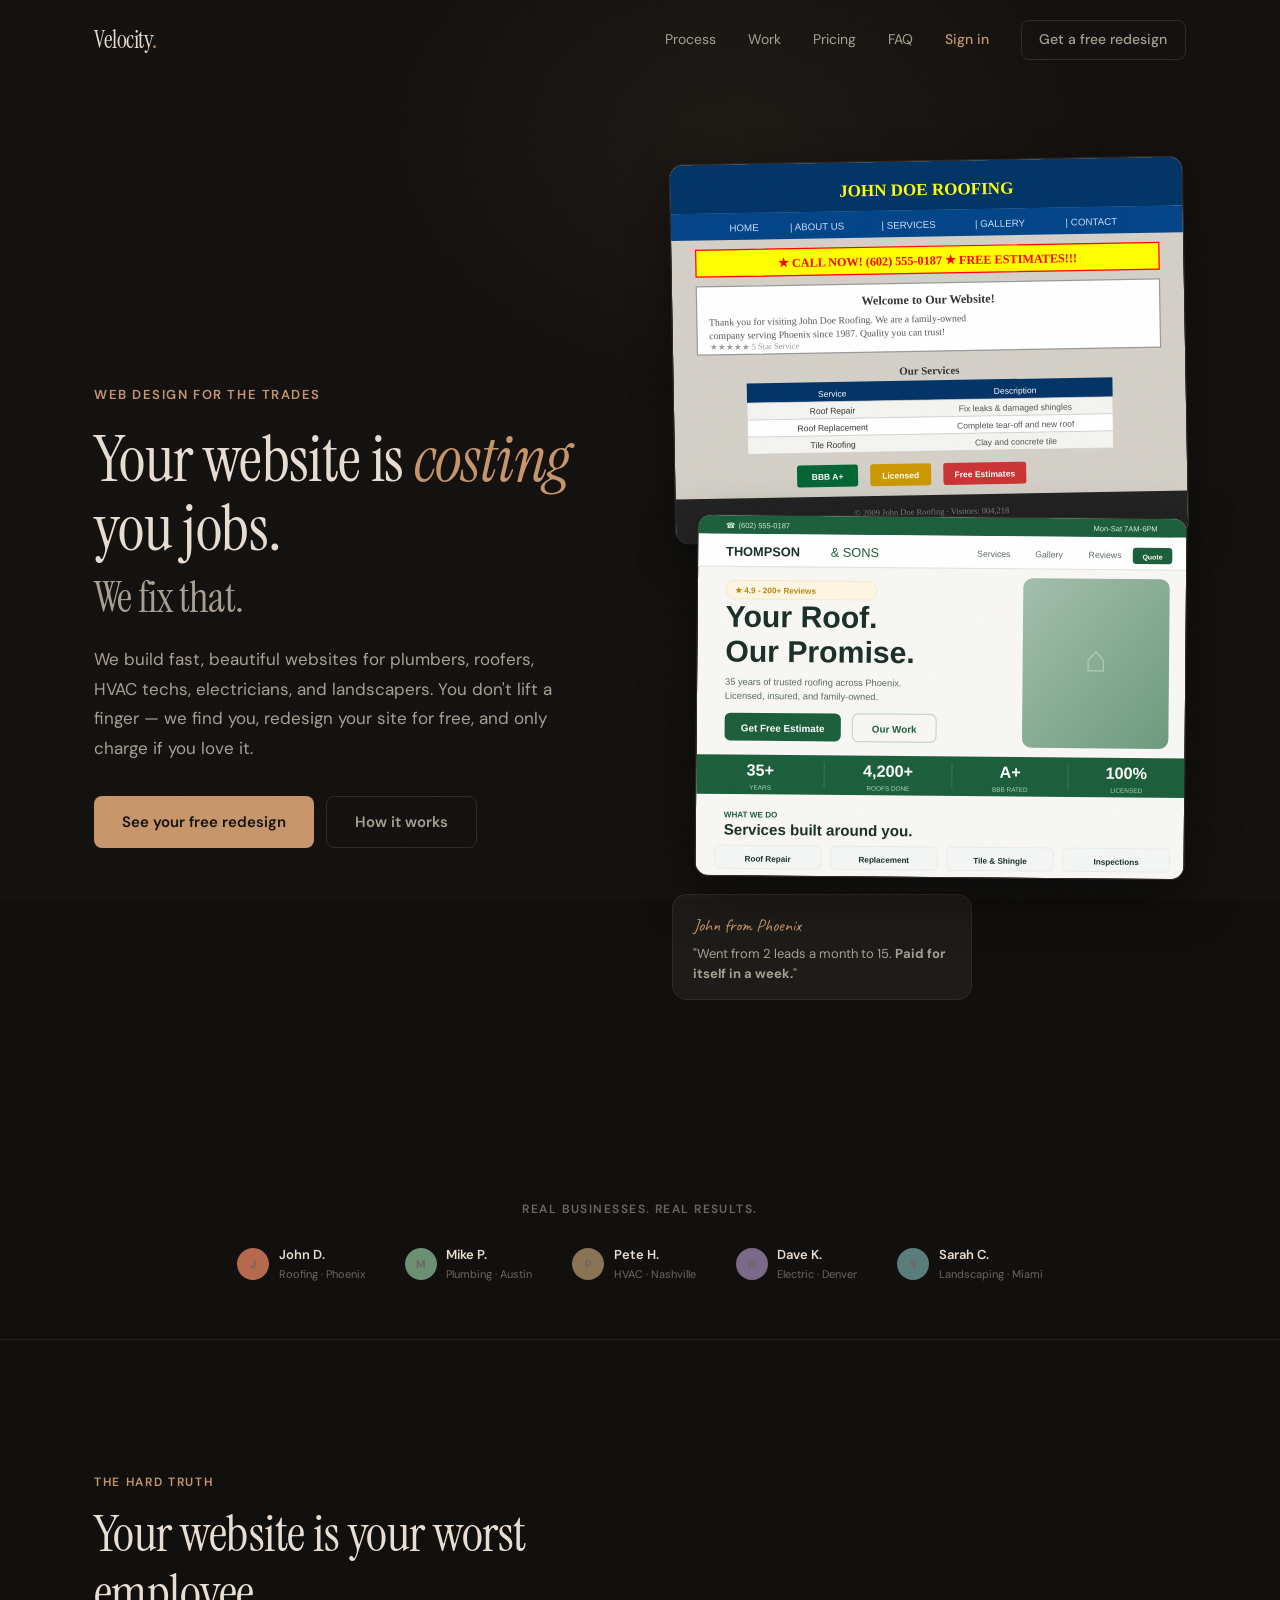
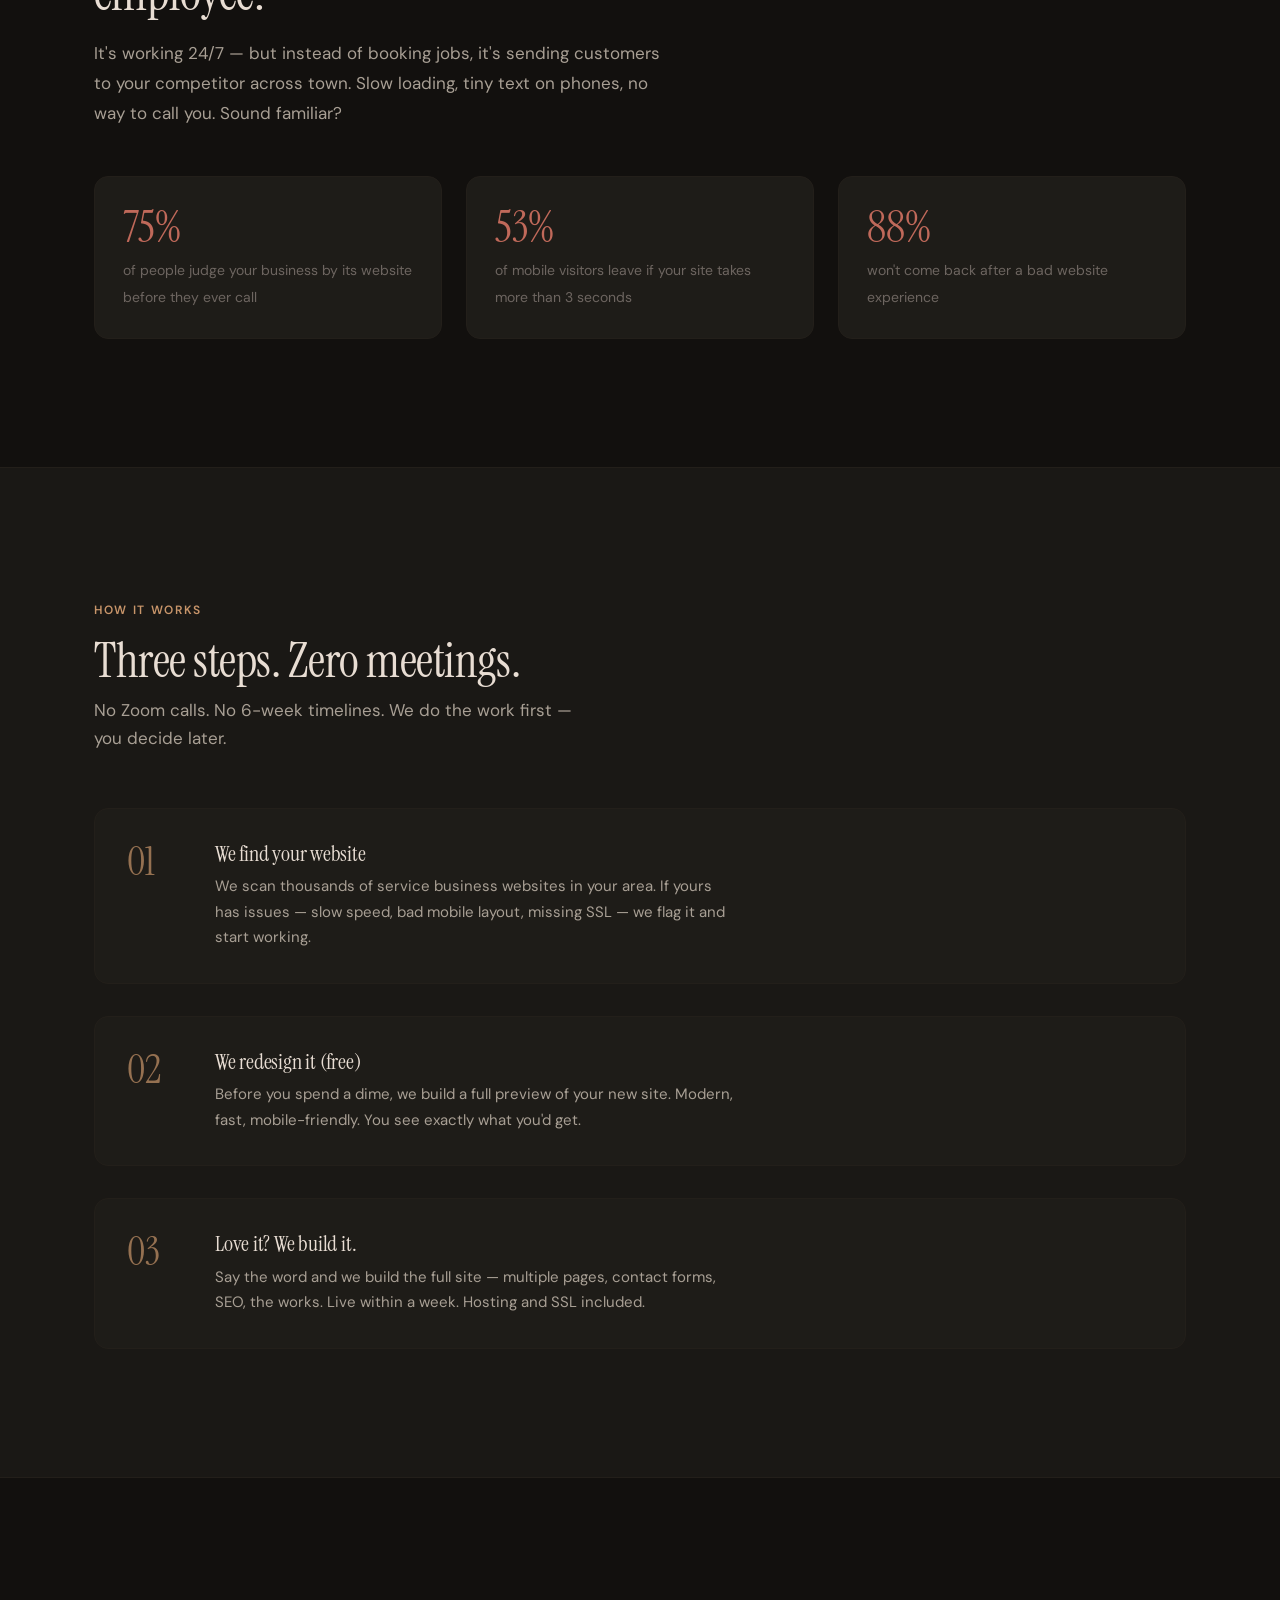
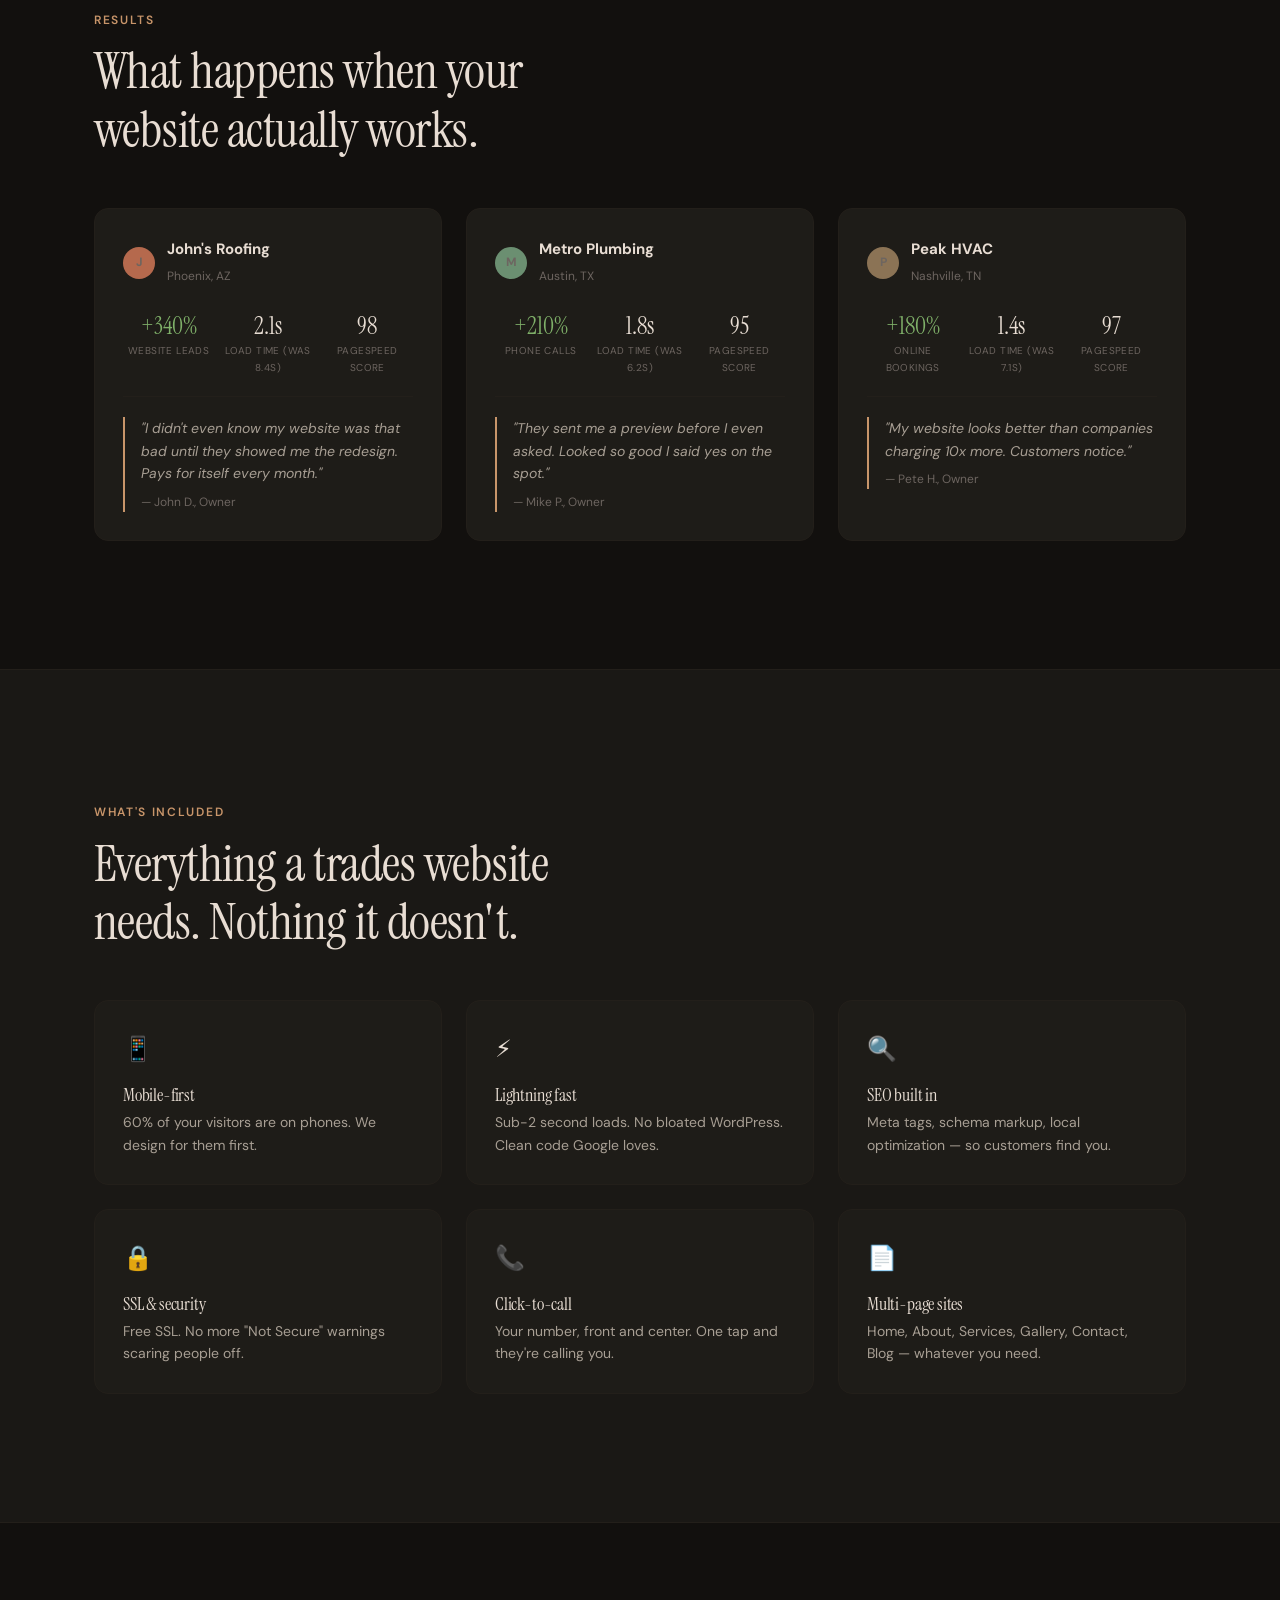
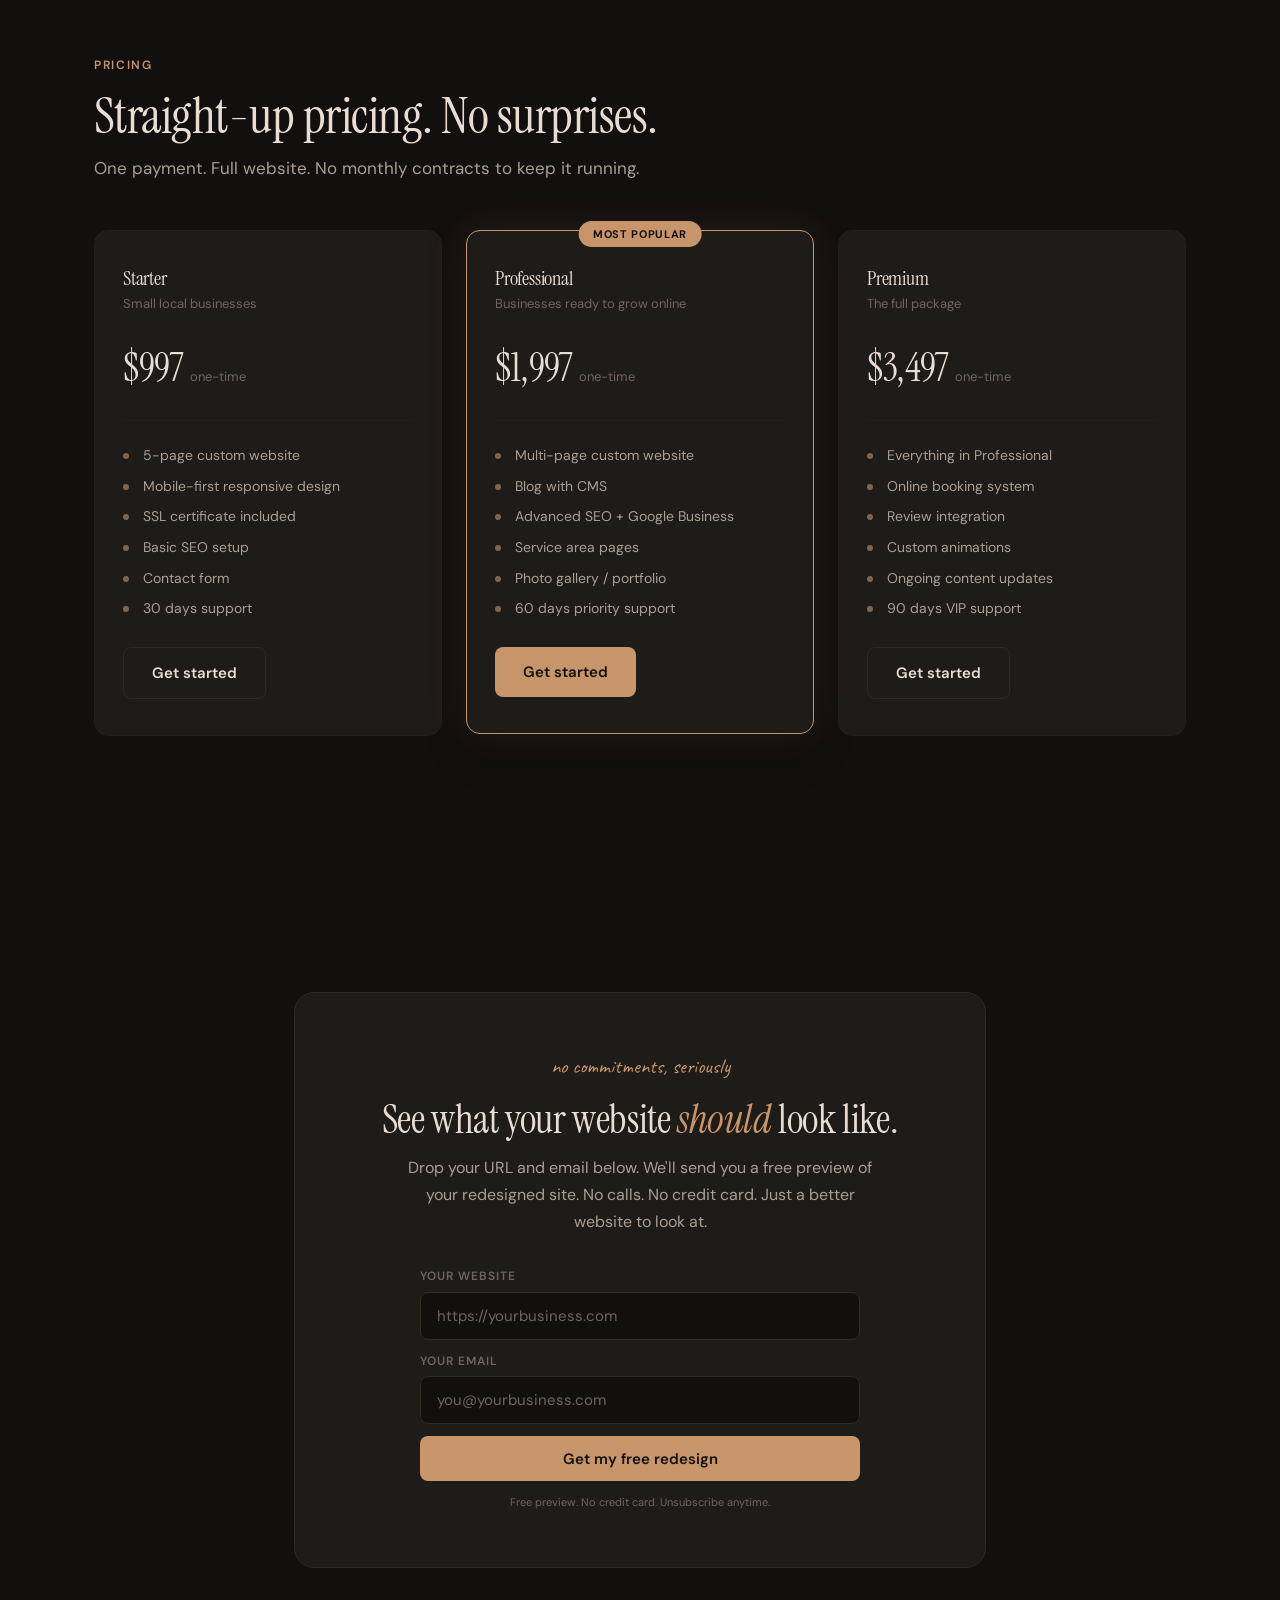
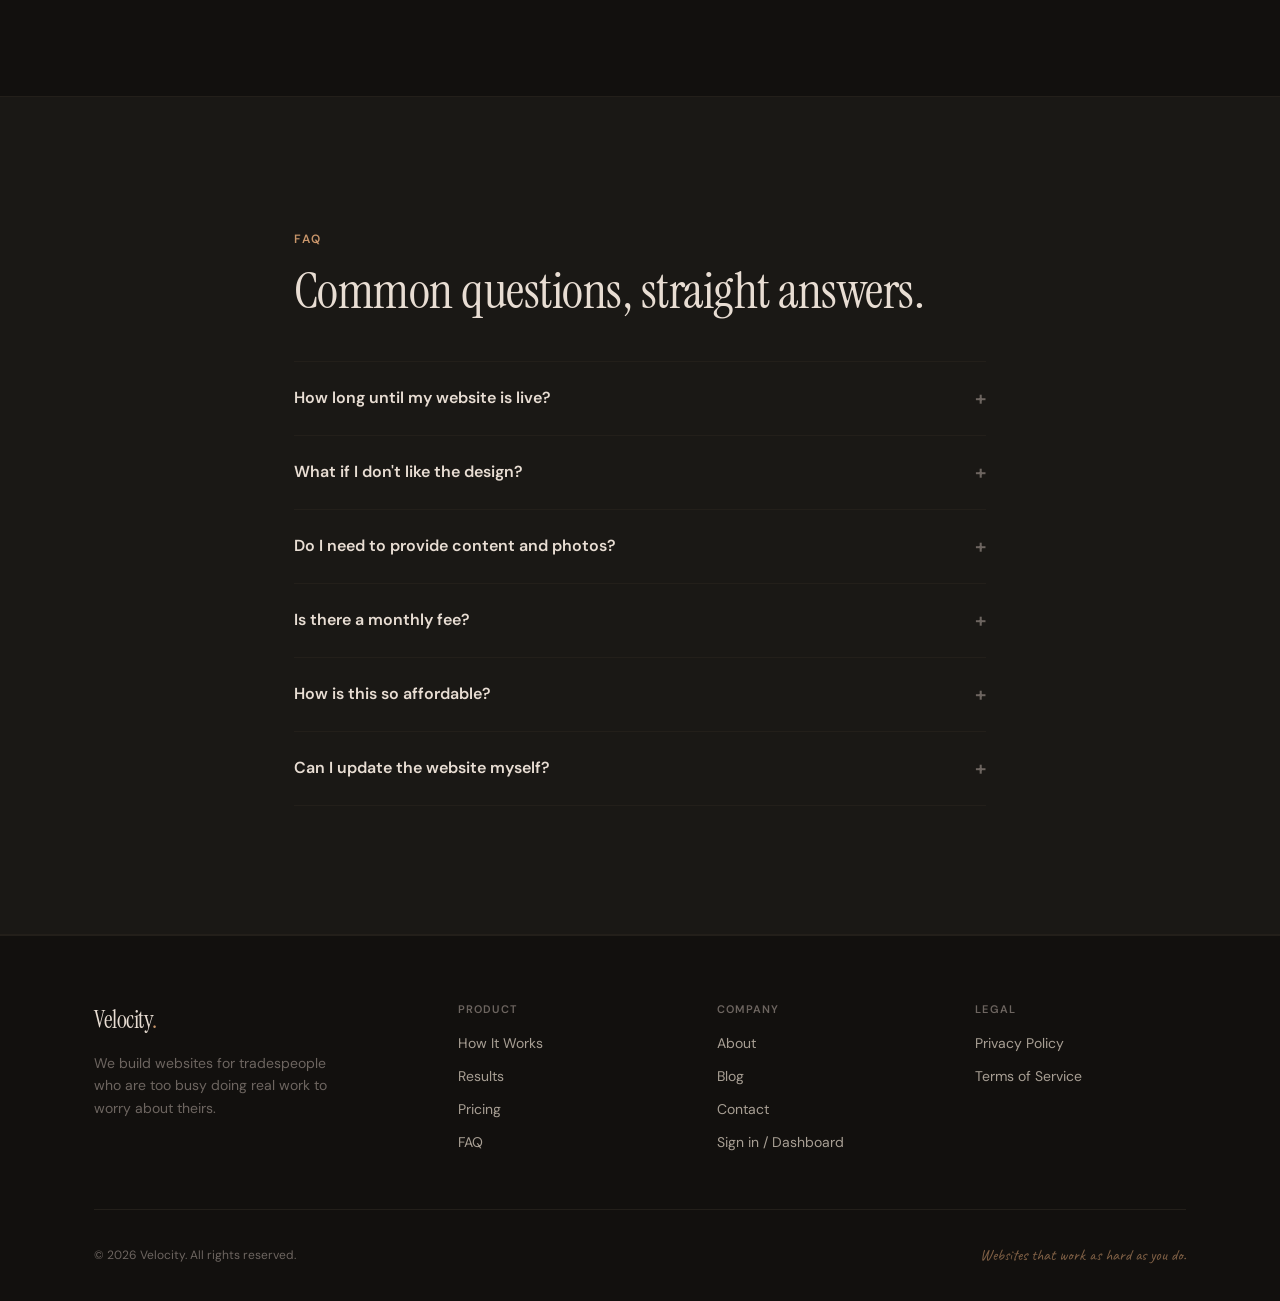
==== website/index.html @ 57f5aad7 "feat: dashboard questionnaire, hero cleanup, welcome email - Dashboard: complete rewrite with 3-step" ====
<!DOCTYPE html>
<html lang="en">
<head>
  <meta charset="UTF-8">
  <meta name="viewport" content="width=device-width, initial-scale=1.0">
  <title>Velocity — We Build Websites for Tradespeople Who Are Too Busy Doing Real Work</title>
  <meta name="description" content="Velocity builds stunning, fast websites for plumbers, roofers, HVAC techs, and electricians. We find you, redesign your site for free, and only charge if you love it.">
  <link rel="preconnect" href="https://fonts.googleapis.com">
  <link rel="preconnect" href="https://fonts.gstatic.com" crossorigin>
  <link href="https://fonts.googleapis.com/css2?family=Instrument+Serif:ital@0;1&family=DM+Sans:ital,opsz,wght@0,9..40,400;0,9..40,500;0,9..40,600;0,9..40,700;1,9..40,400&family=Caveat:wght@400;700&display=swap" rel="stylesheet">
  <link rel="stylesheet" href="styles.css">
  <link rel="icon" href="data:image/svg+xml,<svg xmlns='http://www.w3.org/2000/svg' viewBox='0 0 100 100'><text y='.9em' font-size='90'>V</text></svg>">
</head>
<body>

  <!-- ══════════════ NAV ══════════════ -->
  <nav class="nav" id="nav">
    <div class="nav-inner">
      <a href="#" class="logo">Velocity<span class="logo-dot">.</span></a>
      <div class="nav-links" id="navLinks">
        <a href="#process">Process</a>
        <a href="#work">Work</a>
        <a href="#pricing">Pricing</a>
        <a href="#faq">FAQ</a>
        <a href="/auth.html" class="nav-signin" id="navAuthLink">Sign in</a>
        <a href="#start" class="nav-cta">Get a free redesign</a>
      </div>
      <button class="nav-toggle" id="navToggle" aria-label="Menu">
        <span></span><span></span>
      </button>
    </div>
  </nav>

  <!-- ══════════════ HERO ══════════════ -->
  <section class="hero">
    <div class="container">
      <div class="hero-grid">
        <div class="hero-content">
          <p class="hero-eyebrow">Web design for the trades</p>
          <h1 class="hero-title">
            Your website is <em>costing</em> you jobs.
            <span class="hero-title-sub">We fix that.</span>
          </h1>
          <p class="hero-text">
            We build fast, beautiful websites for plumbers, roofers, HVAC techs, electricians, and landscapers. You don't lift a finger &mdash; we find you, redesign your site for free, and only charge if you love it.
          </p>
          <div class="hero-actions">
            <a href="#start" class="btn btn-primary">See your free redesign</a>
            <a href="#process" class="btn btn-ghost">How it works</a>
          </div>
        </div>
        <div class="hero-visual">
          <div class="showcase-browsers">

            <!-- BEFORE: Old-style website screenshot (no browser chrome) -->
            <div class="svg-browser svg-browser--before">
              <svg viewBox="0 0 420 310" xmlns="http://www.w3.org/2000/svg" role="img" aria-label="Before: outdated John Doe Roofing website">
                <!-- Page content — old ugly site -->
                <rect width="420" height="310" rx="10" fill="#d4d0c8"/>

                <!-- Before tag overlay -->
                <rect x="12" y="12" width="52" height="20" rx="4" fill="#e85d4a"/>
                <text x="26" y="26" font-size="9" fill="#fff" font-weight="bold" font-family="sans-serif">Before</text>

                <!-- Header -->
                <rect x="0" y="0" width="420" height="40" rx="10" fill="#003366"/>
                <rect x="0" y="10" width="420" height="30" fill="#003366"/>
                <text x="210" y="28" text-anchor="middle" font-size="14" fill="#ffff00" font-weight="bold" font-family="Times New Roman, serif">JOHN DOE ROOFING</text>

                <!-- Nav bar -->
                <rect x="0" y="40" width="420" height="22" fill="#004488"/>
                <text x="60" y="55" text-anchor="middle" font-size="8" fill="#ccddff" font-family="sans-serif">HOME</text>
                <text x="120" y="55" text-anchor="middle" font-size="8" fill="#ccddff" font-family="sans-serif">|  ABOUT US</text>
                <text x="195" y="55" text-anchor="middle" font-size="8" fill="#ccddff" font-family="sans-serif">|  SERVICES</text>
                <text x="270" y="55" text-anchor="middle" font-size="8" fill="#ccddff" font-family="sans-serif">|  GALLERY</text>
                <text x="345" y="55" text-anchor="middle" font-size="8" fill="#ccddff" font-family="sans-serif">|  CONTACT</text>

                <!-- Marquee banner -->
                <rect x="20" y="70" width="380" height="22" fill="#ff0" stroke="#f00" stroke-width="1"/>
                <text x="210" y="85" text-anchor="middle" font-size="10" fill="#f00" font-weight="bold" font-family="Comic Sans MS, cursive">&#9733; CALL NOW! (602) 555-0187  &#9733;  FREE ESTIMATES!!!</text>

                <!-- Welcome section -->
                <rect x="20" y="100" width="380" height="56" fill="#fff" stroke="#999" stroke-width="1"/>
                <text x="210" y="117" text-anchor="middle" font-size="10" fill="#333" font-weight="bold" font-family="Times New Roman, serif">Welcome to Our Website!</text>
                <text x="30" y="132" font-size="8" fill="#555" font-family="Times New Roman, serif">Thank you for visiting John Doe Roofing. We are a family-owned</text>
                <text x="30" y="143" font-size="8" fill="#555" font-family="Times New Roman, serif">company serving Phoenix since 1987. Quality you can trust!</text>
                <text x="30" y="152" font-size="7" fill="#999" font-family="Times New Roman, serif">&#9733;&#9733;&#9733;&#9733;&#9733;  5 Star Service</text>

                <!-- Services table -->
                <text x="210" y="175" text-anchor="middle" font-size="9" fill="#333" font-weight="bold" font-family="Times New Roman, serif">Our Services</text>
                <rect x="60" y="180" width="300" height="16" fill="#003366"/>
                <text x="130" y="192" text-anchor="middle" font-size="7" fill="#fff" font-family="sans-serif">Service</text>
                <text x="280" y="192" text-anchor="middle" font-size="7" fill="#fff" font-family="sans-serif">Description</text>
                <rect x="60" y="196" width="300" height="14" fill="#f4f4f0" stroke="#ccc" stroke-width="0.5"/>
                <text x="130" y="206" text-anchor="middle" font-size="7" fill="#333" font-family="sans-serif">Roof Repair</text>
                <text x="280" y="206" text-anchor="middle" font-size="7" fill="#555" font-family="sans-serif">Fix leaks &amp; damaged shingles</text>
                <rect x="60" y="210" width="300" height="14" fill="#fff" stroke="#ccc" stroke-width="0.5"/>
                <text x="130" y="220" text-anchor="middle" font-size="7" fill="#333" font-family="sans-serif">Roof Replacement</text>
                <text x="280" y="220" text-anchor="middle" font-size="7" fill="#555" font-family="sans-serif">Complete tear-off and new roof</text>
                <rect x="60" y="224" width="300" height="14" fill="#f4f4f0" stroke="#ccc" stroke-width="0.5"/>
                <text x="130" y="234" text-anchor="middle" font-size="7" fill="#333" font-family="sans-serif">Tile Roofing</text>
                <text x="280" y="234" text-anchor="middle" font-size="7" fill="#555" font-family="sans-serif">Clay and concrete tile</text>

                <!-- Badges -->
                <rect x="100" y="248" width="50" height="18" rx="2" fill="#006633"/>
                <text x="125" y="260" text-anchor="middle" font-size="7" fill="#fff" font-weight="bold" font-family="sans-serif">BBB A+</text>
                <rect x="160" y="248" width="50" height="18" rx="2" fill="#cc9900"/>
                <text x="185" y="260" text-anchor="middle" font-size="7" fill="#fff" font-weight="bold" font-family="sans-serif">Licensed</text>
                <rect x="220" y="248" width="68" height="18" rx="2" fill="#cc3333"/>
                <text x="254" y="260" text-anchor="middle" font-size="7" fill="#fff" font-weight="bold" font-family="sans-serif">Free Estimates</text>

                <!-- Footer -->
                <rect x="0" y="274" width="420" height="36" rx="0" fill="#222"/>
                <rect x="0" y="300" width="420" height="10" rx="10" fill="#222"/>
                <text x="210" y="290" text-anchor="middle" font-size="7" fill="#888" font-family="Times New Roman, serif">&#169; 2009 John Doe Roofing  &#183;  Visitors: 004,218</text>
                <text x="210" y="302" text-anchor="middle" font-size="6" fill="#555" font-family="Times New Roman, serif">Best viewed at 800x600 in Internet Explorer 6.0</text>
              </svg>
            </div>

            <!-- AFTER: Modern website screenshot (no browser chrome) -->
            <div class="svg-browser svg-browser--after">
              <svg viewBox="0 0 420 310" xmlns="http://www.w3.org/2000/svg" role="img" aria-label="After: modern Thompson &amp; Sons website">
                <defs>
                  <linearGradient id="heroImg" x1="0" y1="0" x2="1" y2="1">
                    <stop offset="0%" stop-color="#a3bfad"/>
                    <stop offset="100%" stop-color="#6d9a7d"/>
                  </linearGradient>
                </defs>

                <!-- Page background -->
                <rect width="420" height="310" rx="10" fill="#f8f7f4"/>

                <!-- After tag overlay -->
                <rect x="356" y="12" width="52" height="20" rx="4" fill="#1b5e3b"/>
                <text x="370" y="26" font-size="9" fill="#fff" font-weight="bold" font-family="sans-serif">After</text>

                <!-- Top utility bar -->
                <rect x="0" y="0" width="420" height="16" rx="10" fill="#1b5e3b"/>
                <rect x="0" y="8" width="420" height="8" fill="#1b5e3b"/>
                <text x="24" y="11" font-size="6.5" fill="#d4ece0" font-family="sans-serif">&#9742; (602) 555-0187</text>
                <text x="340" y="11" font-size="6.5" fill="#d4ece0" font-family="sans-serif">Mon-Sat 7AM-6PM</text>

                <!-- Nav -->
                <rect x="0" y="16" width="420" height="28" fill="#fff"/>
                <line x1="0" y1="44" x2="420" y2="44" stroke="#e5e2dc" stroke-width="1"/>
                <text x="24" y="35" font-size="11" fill="#1a2e28" font-weight="bold" font-family="sans-serif">THOMPSON</text>
                <text x="114" y="35" font-size="11" fill="#1b5e3b" font-family="sans-serif">&amp; SONS</text>
                <text x="240" y="34" font-size="7.5" fill="#5c6b65" font-family="sans-serif">Services</text>
                <text x="290" y="34" font-size="7.5" fill="#5c6b65" font-family="sans-serif">Gallery</text>
                <text x="336" y="34" font-size="7.5" fill="#5c6b65" font-family="sans-serif">Reviews</text>
                <rect x="374" y="25" width="34" height="14" rx="3" fill="#1b5e3b"/>
                <text x="391" y="35" text-anchor="middle" font-size="6" fill="#fff" font-weight="bold" font-family="sans-serif">Quote</text>

                <!-- Hero — review badge -->
                <rect x="24" y="56" width="130" height="16" rx="8" fill="#fdf6e3" stroke="#f0e2b6" stroke-width="0.5"/>
                <text x="32" y="67" font-size="7" fill="#b8860b" font-weight="bold" font-family="sans-serif">&#9733; 4.9 - 200+ Reviews</text>

                <!-- Hero heading -->
                <text x="24" y="96" font-size="26" fill="#1a2e28" font-weight="bold" font-family="sans-serif">Your Roof.</text>
                <text x="24" y="126" font-size="26" fill="#1a2e28" font-weight="bold" font-family="sans-serif">Our Promise.</text>

                <!-- Hero body -->
                <text x="24" y="146" font-size="8" fill="#5c6b65" font-family="sans-serif">35 years of trusted roofing across Phoenix.</text>
                <text x="24" y="158" font-size="8" fill="#5c6b65" font-family="sans-serif">Licensed, insured, and family-owned.</text>

                <!-- CTA -->
                <rect x="24" y="170" width="100" height="24" rx="5" fill="#1b5e3b"/>
                <text x="74" y="186" text-anchor="middle" font-size="8.5" fill="#fff" font-weight="bold" font-family="sans-serif">Get Free Estimate</text>
                <rect x="134" y="170" width="72" height="24" rx="5" fill="none" stroke="#c8d5cf" stroke-width="1"/>
                <text x="170" y="186" text-anchor="middle" font-size="8.5" fill="#1b5e3b" font-weight="600" font-family="sans-serif">Our Work</text>

                <!-- Hero image -->
                <rect x="280" y="52" width="126" height="146" rx="8" fill="url(#heroImg)"/>
                <text x="343" y="132" text-anchor="middle" font-size="32" fill="rgba(255,255,255,0.3)" font-family="sans-serif">&#8962;</text>

                <!-- Trust bar -->
                <rect x="0" y="206" width="420" height="34" fill="#1b5e3b"/>
                <text x="55" y="224" text-anchor="middle" font-size="14" fill="#fff" font-weight="bold" font-family="sans-serif">35+</text>
                <text x="55" y="236" text-anchor="middle" font-size="5.5" fill="#a8d5bc" font-family="sans-serif">YEARS</text>
                <line x1="110" y1="212" x2="110" y2="234" stroke="rgba(255,255,255,0.12)" stroke-width="1"/>
                <text x="165" y="224" text-anchor="middle" font-size="14" fill="#fff" font-weight="bold" font-family="sans-serif">4,200+</text>
                <text x="165" y="236" text-anchor="middle" font-size="5.5" fill="#a8d5bc" font-family="sans-serif">ROOFS DONE</text>
                <line x1="220" y1="212" x2="220" y2="234" stroke="rgba(255,255,255,0.12)" stroke-width="1"/>
                <text x="270" y="224" text-anchor="middle" font-size="14" fill="#fff" font-weight="bold" font-family="sans-serif">A+</text>
                <text x="270" y="236" text-anchor="middle" font-size="5.5" fill="#a8d5bc" font-family="sans-serif">BBB RATED</text>
                <line x1="320" y1="212" x2="320" y2="234" stroke="rgba(255,255,255,0.12)" stroke-width="1"/>
                <text x="370" y="224" text-anchor="middle" font-size="14" fill="#fff" font-weight="bold" font-family="sans-serif">100%</text>
                <text x="370" y="236" text-anchor="middle" font-size="5.5" fill="#a8d5bc" font-family="sans-serif">LICENSED</text>

                <!-- Services -->
                <text x="24" y="260" font-size="7" fill="#1b5e3b" font-weight="bold" font-family="sans-serif">WHAT WE DO</text>
                <text x="24" y="275" font-size="13" fill="#1a2e28" font-weight="bold" font-family="sans-serif">Services built around you.</text>

                <rect x="16" y="284" width="92" height="20" rx="4" fill="#f3f6f4" stroke="#e5e2dc" stroke-width="0.5"/>
                <text x="62" y="298" text-anchor="middle" font-size="7" fill="#1a2e28" font-weight="bold" font-family="sans-serif">Roof Repair</text>
                <rect x="116" y="284" width="92" height="20" rx="4" fill="#f3f6f4" stroke="#e5e2dc" stroke-width="0.5"/>
                <text x="162" y="298" text-anchor="middle" font-size="7" fill="#1a2e28" font-weight="bold" font-family="sans-serif">Replacement</text>
                <rect x="216" y="284" width="92" height="20" rx="4" fill="#f3f6f4" stroke="#e5e2dc" stroke-width="0.5"/>
                <text x="262" y="298" text-anchor="middle" font-size="7" fill="#1a2e28" font-weight="bold" font-family="sans-serif">Tile &amp; Shingle</text>
                <rect x="316" y="284" width="92" height="20" rx="4" fill="#f3f6f4" stroke="#e5e2dc" stroke-width="0.5"/>
                <text x="362" y="298" text-anchor="middle" font-size="7" fill="#1a2e28" font-weight="bold" font-family="sans-serif">Inspections</text>
              </svg>
            </div>

          </div>
          <div class="showcase-callout">
            <span class="handwriting">John from Phoenix</span>
            <p>"Went from 2 leads a month to 15. <strong>Paid for itself in a week.</strong>"</p>
          </div>
        </div>
      </div>
    </div>
  </section>

  <!-- ══════════════ TRUST ══════════════ -->
  <section class="trust">
    <div class="container">
      <p class="trust-label">Real businesses. Real results.</p>
      <div class="trust-row">
        <div class="trust-item">
          <span class="trust-avatar" style="background:#b5694d;">J</span>
          <div>
            <strong>John D.</strong>
            <span>Roofing &middot; Phoenix</span>
          </div>
        </div>
        <div class="trust-item">
          <span class="trust-avatar" style="background:#6b8f71;">M</span>
          <div>
            <strong>Mike P.</strong>
            <span>Plumbing &middot; Austin</span>
          </div>
        </div>
        <div class="trust-item">
          <span class="trust-avatar" style="background:#8b7355;">P</span>
          <div>
            <strong>Pete H.</strong>
            <span>HVAC &middot; Nashville</span>
          </div>
        </div>
        <div class="trust-item">
          <span class="trust-avatar" style="background:#7a6a8a;">D</span>
          <div>
            <strong>Dave K.</strong>
            <span>Electric &middot; Denver</span>
          </div>
        </div>
        <div class="trust-item">
          <span class="trust-avatar" style="background:#5a7d7c;">S</span>
          <div>
            <strong>Sarah C.</strong>
            <span>Landscaping &middot; Miami</span>
          </div>
        </div>
      </div>
    </div>
  </section>

  <!-- ══════════════ THE HARD TRUTH ══════════════ -->
  <section class="truth">
    <div class="container">
      <div class="truth-content">
        <span class="section-label">The hard truth</span>
        <h2>Your website is your worst employee.</h2>
        <p>
          It's working 24/7 &mdash; but instead of booking jobs, it's sending customers to your competitor across town. Slow loading, tiny text on phones, no way to call you. Sound familiar?
        </p>
      </div>
      <div class="truth-stats">
        <div class="stat">
          <span class="stat-number">75%</span>
          <span class="stat-detail">of people judge your business by its website before they ever call</span>
        </div>
        <div class="stat">
          <span class="stat-number">53%</span>
          <span class="stat-detail">of mobile visitors leave if your site takes more than 3 seconds</span>
        </div>
        <div class="stat">
          <span class="stat-number">88%</span>
          <span class="stat-detail">won't come back after a bad website experience</span>
        </div>
      </div>
    </div>
  </section>

  <!-- ══════════════ PROCESS ══════════════ -->
  <section class="process" id="process">
    <div class="container">
      <span class="section-label">How it works</span>
      <h2 class="process-title">Three steps. Zero meetings.</h2>
      <p class="process-subtitle">No Zoom calls. No 6-week timelines. We do the work first &mdash; you decide later.</p>

      <div class="process-steps">
        <div class="process-step" data-animate="fade-up">
          <div class="step-number">01</div>
          <div class="step-body">
            <h3>We find your website</h3>
            <p>We scan thousands of service business websites in your area. If yours has issues &mdash; slow speed, bad mobile layout, missing SSL &mdash; we flag it and start working.</p>
          </div>
        </div>
        <div class="process-step" data-animate="fade-up">
          <div class="step-number">02</div>
          <div class="step-body">
            <h3>We redesign it (free)</h3>
            <p>Before you spend a dime, we build a full preview of your new site. Modern, fast, mobile-friendly. You see exactly what you'd get.</p>
          </div>
        </div>
        <div class="process-step" data-animate="fade-up">
          <div class="step-number">03</div>
          <div class="step-body">
            <h3>Love it? We build it.</h3>
            <p>Say the word and we build the full site &mdash; multiple pages, contact forms, SEO, the works. Live within a week. Hosting and SSL included.</p>
          </div>
        </div>
      </div>
    </div>
  </section>

  <!-- ══════════════ RESULTS ══════════════ -->
  <section class="work" id="work">
    <div class="container">
      <span class="section-label">Results</span>
      <h2>What happens when your website actually works.</h2>

      <div class="work-grid">
        <div class="work-card" data-animate="fade-up">
          <div class="work-card-header">
            <span class="trust-avatar" style="background:#b5694d;">J</span>
            <div>
              <strong>John's Roofing</strong>
              <span>Phoenix, AZ</span>
            </div>
          </div>
          <div class="work-card-metrics">
            <div class="metric">
              <span class="metric-val green">+340%</span>
              <span class="metric-label">Website leads</span>
            </div>
            <div class="metric">
              <span class="metric-val">2.1s</span>
              <span class="metric-label">Load time (was 8.4s)</span>
            </div>
            <div class="metric">
              <span class="metric-val">98</span>
              <span class="metric-label">PageSpeed score</span>
            </div>
          </div>
          <blockquote>
            "I didn't even know my website was that bad until they showed me the redesign. Pays for itself every month."
            <cite>&mdash; John D., Owner</cite>
          </blockquote>
        </div>

        <div class="work-card" data-animate="fade-up">
          <div class="work-card-header">
            <span class="trust-avatar" style="background:#6b8f71;">M</span>
            <div>
              <strong>Metro Plumbing</strong>
              <span>Austin, TX</span>
            </div>
          </div>
          <div class="work-card-metrics">
            <div class="metric">
              <span class="metric-val green">+210%</span>
              <span class="metric-label">Phone calls</span>
            </div>
            <div class="metric">
              <span class="metric-val">1.8s</span>
              <span class="metric-label">Load time (was 6.2s)</span>
            </div>
            <div class="metric">
              <span class="metric-val">95</span>
              <span class="metric-label">PageSpeed score</span>
            </div>
          </div>
          <blockquote>
            "They sent me a preview before I even asked. Looked so good I said yes on the spot."
            <cite>&mdash; Mike P., Owner</cite>
          </blockquote>
        </div>

        <div class="work-card" data-animate="fade-up">
          <div class="work-card-header">
            <span class="trust-avatar" style="background:#8b7355;">P</span>
            <div>
              <strong>Peak HVAC</strong>
              <span>Nashville, TN</span>
            </div>
          </div>
          <div class="work-card-metrics">
            <div class="metric">
              <span class="metric-val green">+180%</span>
              <span class="metric-label">Online bookings</span>
            </div>
            <div class="metric">
              <span class="metric-val">1.4s</span>
              <span class="metric-label">Load time (was 7.1s)</span>
            </div>
            <div class="metric">
              <span class="metric-val">97</span>
              <span class="metric-label">PageSpeed score</span>
            </div>
          </div>
          <blockquote>
            "My website looks better than companies charging 10x more. Customers notice."
            <cite>&mdash; Pete H., Owner</cite>
          </blockquote>
        </div>
      </div>
    </div>
  </section>

  <!-- ══════════════ FEATURES ══════════════ -->
  <section class="included">
    <div class="container">
      <span class="section-label">What's included</span>
      <h2>Everything a trades website needs. Nothing it doesn't.</h2>

      <div class="included-grid">
        <div class="included-item" data-animate="fade-up">
          <span class="included-icon">&#128241;</span>
          <h3>Mobile-first</h3>
          <p>60% of your visitors are on phones. We design for them first.</p>
        </div>
        <div class="included-item" data-animate="fade-up">
          <span class="included-icon">&#9889;</span>
          <h3>Lightning fast</h3>
          <p>Sub-2 second loads. No bloated WordPress. Clean code Google loves.</p>
        </div>
        <div class="included-item" data-animate="fade-up">
          <span class="included-icon">&#128269;</span>
          <h3>SEO built in</h3>
          <p>Meta tags, schema markup, local optimization &mdash; so customers find you.</p>
        </div>
        <div class="included-item" data-animate="fade-up">
          <span class="included-icon">&#128274;</span>
          <h3>SSL &amp; security</h3>
          <p>Free SSL. No more "Not Secure" warnings scaring people off.</p>
        </div>
        <div class="included-item" data-animate="fade-up">
          <span class="included-icon">&#128222;</span>
          <h3>Click-to-call</h3>
          <p>Your number, front and center. One tap and they're calling you.</p>
        </div>
        <div class="included-item" data-animate="fade-up">
          <span class="included-icon">&#128196;</span>
          <h3>Multi-page sites</h3>
          <p>Home, About, Services, Gallery, Contact, Blog &mdash; whatever you need.</p>
        </div>
      </div>
    </div>
  </section>

  <!-- ══════════════ PRICING ══════════════ -->
  <section class="pricing" id="pricing">
    <div class="container">
      <span class="section-label">Pricing</span>
      <h2>Straight-up pricing. No surprises.</h2>
      <p class="pricing-subtitle">One payment. Full website. No monthly contracts to keep it running.</p>

      <div class="pricing-grid">
        <div class="pricing-card" data-animate="fade-up">
          <div class="pricing-card-head">
            <h3>Starter</h3>
            <p>Small local businesses</p>
          </div>
          <div class="pricing-card-price">
            <span class="price-amount">$997</span>
            <span class="price-period">one-time</span>
          </div>
          <ul class="pricing-card-list">
            <li>5-page custom website</li>
            <li>Mobile-first responsive design</li>
            <li>SSL certificate included</li>
            <li>Basic SEO setup</li>
            <li>Contact form</li>
            <li>30 days support</li>
          </ul>
          <a href="#start" class="btn btn-outline">Get started</a>
        </div>

        <div class="pricing-card pricing-card--featured" data-animate="fade-up">
          <span class="pricing-badge">Most popular</span>
          <div class="pricing-card-head">
            <h3>Professional</h3>
            <p>Businesses ready to grow online</p>
          </div>
          <div class="pricing-card-price">
            <span class="price-amount">$1,997</span>
            <span class="price-period">one-time</span>
          </div>
          <ul class="pricing-card-list">
            <li>Multi-page custom website</li>
            <li>Blog with CMS</li>
            <li>Advanced SEO + Google Business</li>
            <li>Service area pages</li>
            <li>Photo gallery / portfolio</li>
            <li>60 days priority support</li>
          </ul>
          <a href="#start" class="btn btn-primary">Get started</a>
        </div>

        <div class="pricing-card" data-animate="fade-up">
          <div class="pricing-card-head">
            <h3>Premium</h3>
            <p>The full package</p>
          </div>
          <div class="pricing-card-price">
            <span class="price-amount">$3,497</span>
            <span class="price-period">one-time</span>
          </div>
          <ul class="pricing-card-list">
            <li>Everything in Professional</li>
            <li>Online booking system</li>
            <li>Review integration</li>
            <li>Custom animations</li>
            <li>Ongoing content updates</li>
            <li>90 days VIP support</li>
          </ul>
          <a href="#start" class="btn btn-outline">Get started</a>
        </div>
      </div>
    </div>
  </section>

  <!-- ══════════════ CTA ══════════════ -->
  <section class="cta" id="start">
    <div class="container container--narrow">
      <div class="cta-card">
        <span class="handwriting cta-handwriting">no commitments, seriously</span>
        <h2>See what your website <em>should</em> look like.</h2>
        <p>Drop your URL and email below. We'll send you a free preview of your redesigned site. No calls. No credit card. Just a better website to look at.</p>
        <form class="cta-form" id="ctaForm">
          <div class="cta-inputs">
            <div class="input-wrap">
              <label for="ctaUrl">Your website</label>
              <input type="url" id="ctaUrl" name="website_url" placeholder="https://yourbusiness.com" required>
            </div>
            <div class="input-wrap">
              <label for="ctaEmail">Your email</label>
              <input type="email" id="ctaEmail" name="email" placeholder="you@yourbusiness.com" required>
            </div>
          </div>
          <button type="submit" class="btn btn-primary btn-full" id="ctaBtn">
            Get my free redesign
          </button>
          <p class="cta-fine">Free preview. No credit card. Unsubscribe anytime.</p>
        </form>
        <div class="cta-success" id="ctaSuccess" style="display:none;">
          <div class="cta-success-icon">&#10003;</div>
          <h3>We're on it.</h3>
          <p>Check your inbox &mdash; you'll see your free redesign preview within 24&ndash;48 hours.</p>
        </div>
      </div>
    </div>
  </section>

  <!-- ══════════════ FAQ ══════════════ -->
  <section class="faq" id="faq">
    <div class="container container--narrow">
      <span class="section-label">FAQ</span>
      <h2>Common questions, straight answers.</h2>

      <div class="faq-list">
        <details class="faq-item">
          <summary>How long until my website is live?</summary>
          <p>Most sites are designed, built, and live within 5&ndash;7 business days. The free preview is ready in 24&ndash;48 hours.</p>
        </details>
        <details class="faq-item">
          <summary>What if I don't like the design?</summary>
          <p>The preview is free &mdash; no obligation. If you proceed and want changes, every package includes revision rounds. We work with you until you're happy.</p>
        </details>
        <details class="faq-item">
          <summary>Do I need to provide content and photos?</summary>
          <p>Nope. We write all the copy and source professional images. If you have photos of your work, even better &mdash; we'll use them.</p>
        </details>
        <details class="faq-item">
          <summary>Is there a monthly fee?</summary>
          <p>The build is a one-time payment. Hosting is included free for the first year. After that, optional hosting &amp; maintenance is $29/mo.</p>
        </details>
        <details class="faq-item">
          <summary>How is this so affordable?</summary>
          <p>Smart tooling lets us work fast without cutting corners on quality. No bloated agency overhead, no 6-week timelines. Just great websites, quickly.</p>
        </details>
        <details class="faq-item">
          <summary>Can I update the website myself?</summary>
          <p>Yes. Professional and Premium packages include a simple editing system. Or just message us &mdash; updates are included in your support period.</p>
        </details>
      </div>
    </div>
  </section>

  <!-- ══════════════ FOOTER ══════════════ -->
  <footer class="footer">
    <div class="container">
      <div class="footer-grid">
        <div class="footer-brand">
          <a href="#" class="logo">Velocity<span class="logo-dot">.</span></a>
          <p>We build websites for tradespeople who are too busy doing real work to worry about theirs.</p>
        </div>
        <div class="footer-col">
          <h4>Product</h4>
          <ul>
            <li><a href="#process">How It Works</a></li>
            <li><a href="#work">Results</a></li>
            <li><a href="#pricing">Pricing</a></li>
            <li><a href="#faq">FAQ</a></li>
          </ul>
        </div>
        <div class="footer-col">
          <h4>Company</h4>
          <ul>
            <li><a href="#">About</a></li>
            <li><a href="#">Blog</a></li>
            <li><a href="#">Contact</a></li>
            <li><a href="/auth.html">Sign in / Dashboard</a></li>
          </ul>
        </div>
        <div class="footer-col">
          <h4>Legal</h4>
          <ul>
            <li><a href="#">Privacy Policy</a></li>
            <li><a href="#">Terms of Service</a></li>
          </ul>
        </div>
      </div>
      <div class="footer-bottom">
        <p>&copy; 2026 Velocity. All rights reserved.</p>
        <p class="footer-note">Websites that work as hard as you do.</p>
      </div>
    </div>
  </footer>

  <script src="main.js"></script>
  <script>
    // Show "Dashboard" instead of "Sign in" if user is already logged in
    (function() {
      var authLink = document.getElementById('navAuthLink');
      if (authLink && localStorage.getItem('velocity_auth') === 'true') {
        authLink.textContent = 'Dashboard';
        authLink.href = '/dashboard.html';
      }
    })();
  </script>
</body>
</html>
---- website/styles.css ----
/* ═══════════════════════════════════════════════════════════
   VELOCITY — Digital Craft Design System
   Warm, textured, editorial. Not another SaaS template.
   ═══════════════════════════════════════════════════════════ */

/* ── Reset ─────────────────────────────────────────────── */
*, *::before, *::after {
  margin: 0;
  padding: 0;
  box-sizing: border-box;
}

/* ── Custom Properties ─────────────────────────────────── */
:root {
  --bg:          #12100e;
  --bg-warm:     #1a1815;
  --bg-card:     #1e1c18;
  --bg-card-hover: #252219;
  --border:      #2e2a24;
  --border-subtle: #231f1a;

  --text:        #e8ddd3;
  --text-secondary: #a89f94;
  --text-muted:  #6d6560;

  --accent:      #c8956a;
  --accent-hover: #d4a57a;
  --accent-glow: rgba(200, 149, 106, 0.12);

  --green:       #7fb069;
  --green-soft:  rgba(127, 176, 105, 0.12);
  --red:         #c0695a;
  --red-soft:    rgba(192, 105, 90, 0.12);

  /* Typography */
  --font-serif:  'Instrument Serif', Georgia, 'Times New Roman', serif;
  --font-body:   'DM Sans', -apple-system, BlinkMacSystemFont, system-ui, sans-serif;
  --font-hand:   'Caveat', cursive;

  /* Spacing */
  --section-pad: clamp(5rem, 10vw, 9rem);

  /* Radius */
  --radius-sm:  4px;
  --radius:     8px;
  --radius-lg:  14px;
  --radius-xl:  20px;

  /* Motion */
  --ease:     cubic-bezier(0.16, 1, 0.3, 1);
  --duration: 0.3s;
}

/* ── Base ──────────────────────────────────────────────── */
html {
  scroll-behavior: smooth;
  -webkit-font-smoothing: antialiased;
  -moz-osx-font-smoothing: grayscale;
}

body {
  font-family: var(--font-body);
  background: var(--bg);
  color: var(--text);
  line-height: 1.65;
  overflow-x: hidden;
  position: relative;
}

/* Grain texture overlay */
body::after {
  content: '';
  position: fixed;
  inset: 0;
  pointer-events: none;
  z-index: 9999;
  opacity: 0.035;
  background-image: url("data:image/svg+xml,%3Csvg viewBox='0 0 256 256' xmlns='http://www.w3.org/2000/svg'%3E%3Cfilter id='noise'%3E%3CfeTurbulence type='fractalNoise' baseFrequency='0.9' numOctaves='4' stitchTiles='stitch'/%3E%3C/filter%3E%3Crect width='100%25' height='100%25' filter='url(%23noise)'/%3E%3C/svg%3E");
  background-repeat: repeat;
  background-size: 256px 256px;
}
/* Firefox: disable grain if it causes rendering issues with SVG filters */
@-moz-document url-prefix() {
  body::after {
    opacity: 0.02;
  }
}

a { color: inherit; text-decoration: none; }
img { max-width: 100%; display: block; }

.container {
  width: 100%;
  max-width: 1140px;
  margin: 0 auto;
  padding: 0 1.5rem;
}
.container--narrow { max-width: 740px; }

/* ── Scroll Animations ─────────────────────────────────── */
[data-animate] {
  opacity: 0;
  transform: translateY(24px);
  transition: opacity 0.8s var(--ease), transform 0.8s var(--ease);
}
[data-animate].is-visible {
  opacity: 1;
  transform: translateY(0);
}

/* ── Typography ────────────────────────────────────────── */
h1, h2, h3 {
  font-family: var(--font-serif);
  font-weight: 400;
  line-height: 1.15;
  letter-spacing: -0.01em;
}

h2 {
  font-size: clamp(2rem, 4.5vw, 3.2rem);
  margin-bottom: 1rem;
  color: var(--text);
}

.section-label {
  display: inline-block;
  font-family: var(--font-body);
  font-size: 0.75rem;
  font-weight: 600;
  letter-spacing: 0.14em;
  text-transform: uppercase;
  color: var(--accent);
  margin-bottom: 0.75rem;
}

.handwriting {
  font-family: var(--font-hand);
  font-size: 1.25rem;
  color: var(--accent);
}

/* ── Buttons ───────────────────────────────────────────── */
.btn {
  display: inline-flex;
  align-items: center;
  justify-content: center;
  gap: 0.5rem;
  font-family: var(--font-body);
  font-weight: 600;
  font-size: 0.9375rem;
  padding: 0.8rem 1.75rem;
  border-radius: var(--radius);
  border: none;
  cursor: pointer;
  transition: all var(--duration) var(--ease);
  text-decoration: none;
  white-space: nowrap;
}
.btn-full { width: 100%; }

.btn-primary {
  background: var(--accent);
  color: #12100e;
}
.btn-primary:hover {
  background: var(--accent-hover);
  transform: translateY(-1px);
  box-shadow: 0 6px 20px var(--accent-glow);
}

.btn-ghost {
  background: transparent;
  color: var(--text-secondary);
  border: 1px solid var(--border);
}
.btn-ghost:hover {
  color: var(--text);
  border-color: var(--text-muted);
}

.btn-outline {
  background: transparent;
  color: var(--text);
  border: 1px solid var(--border);
}
.btn-outline:hover {
  border-color: var(--accent);
  color: var(--accent);
  background: var(--accent-glow);
}


/* ══════════════════════════════════════════════════════════
   NAV
   ══════════════════════════════════════════════════════════ */
.nav {
  position: fixed;
  top: 0; left: 0; right: 0;
  z-index: 100;
  padding: 1.25rem 0;
  transition: all var(--duration) var(--ease);
}
.nav--scrolled {
  background: rgba(18, 16, 14, 0.95);
  border-bottom: 1px solid var(--border-subtle);
  padding: 0.75rem 0;
}
@supports (backdrop-filter: blur(1px)) or (-webkit-backdrop-filter: blur(1px)) {
  .nav--scrolled {
    background: rgba(18, 16, 14, 0.88);
    backdrop-filter: blur(14px) saturate(160%);
    -webkit-backdrop-filter: blur(14px) saturate(160%);
  }
}
.nav-inner {
  max-width: 1140px;
  margin: 0 auto;
  padding: 0 1.5rem;
  display: flex;
  align-items: center;
  justify-content: space-between;
}

.logo {
  font-family: var(--font-serif);
  font-size: 1.5rem;
  font-weight: 400;
  color: var(--text);
  letter-spacing: -0.02em;
}
.logo-dot { color: var(--accent); }

.nav-links {
  display: flex;
  align-items: center;
  gap: 2rem;
}
.nav-links a {
  font-size: 0.875rem;
  color: var(--text-secondary);
  transition: color var(--duration);
}
.nav-links a:hover { color: var(--text); }
.nav-signin {
  color: var(--accent) !important;
  font-weight: 500;
}
.nav-signin:hover {
  color: var(--accent-hover) !important;
}
.nav-cta {
  padding: 0.45rem 1.1rem;
  border: 1px solid var(--border);
  border-radius: var(--radius);
  font-weight: 500;
}
.nav-cta:hover {
  border-color: var(--accent) !important;
  color: var(--accent) !important;
}

.nav-toggle {
  display: none;
  flex-direction: column;
  gap: 6px;
  background: none;
  border: none;
  cursor: pointer;
  padding: 6px;
}
.nav-toggle span {
  display: block;
  width: 22px;
  height: 1.5px;
  background: var(--text);
  transition: all var(--duration);
  border-radius: 1px;
}
.nav-toggle.is-open span:first-child {
  transform: rotate(45deg) translate(3px, 3px);
}
.nav-toggle.is-open span:last-child {
  transform: rotate(-45deg) translate(3px, -3px);
}

@media (max-width: 768px) {
  .nav-links {
    display: none;
    position: absolute;
    top: 100%;
    left: 0; right: 0;
    background: rgba(18, 16, 14, 0.97);
    backdrop-filter: blur(14px);
    flex-direction: column;
    padding: 2rem;
    gap: 1.25rem;
    border-bottom: 1px solid var(--border);
  }
  .nav-links.is-open { display: flex; }
  .nav-toggle { display: flex; }
}


/* ══════════════════════════════════════════════════════════
   HERO
   ══════════════════════════════════════════════════════════ */
.hero {
  padding: 10rem 0 5rem;
  position: relative;
}
/* Subtle warm radial glow behind hero */
.hero::before {
  content: '';
  position: absolute;
  top: -10%;
  left: 30%;
  width: 700px;
  height: 500px;
  background: radial-gradient(ellipse, rgba(200, 149, 106, 0.06) 0%, transparent 70%);
  pointer-events: none;
}

.hero-grid {
  display: grid;
  grid-template-columns: 1fr 1fr;
  gap: 4rem;
  align-items: center;
}

.hero-eyebrow {
  font-family: var(--font-body);
  font-size: 0.8125rem;
  font-weight: 600;
  text-transform: uppercase;
  letter-spacing: 0.12em;
  color: var(--accent);
  margin-bottom: 1.25rem;
}

.hero-title {
  font-size: clamp(2.5rem, 5vw, 4rem);
  line-height: 1.08;
  margin-bottom: 1.5rem;
}
.hero-title em {
  font-style: italic;
  color: var(--accent);
}
.hero-title-sub {
  display: block;
  color: var(--text-secondary);
  font-size: 0.65em;
  margin-top: 0.3em;
}

.hero-text {
  font-size: 1.0625rem;
  color: var(--text-secondary);
  line-height: 1.75;
  margin-bottom: 2rem;
  max-width: 480px;
}

.hero-actions {
  display: flex;
  gap: 0.75rem;
  flex-wrap: wrap;
}

/* ── Hero Visual (SVG Browser Showcases) ────────────────── */
.hero-visual {
  position: relative;
  padding-bottom: 4.5rem;
}

.showcase-browsers {
  display: grid;
  grid-template-columns: 1fr;
  gap: 0;
  position: relative;
}

/* SVG Browser mockups */
.svg-browser {
  border-radius: var(--radius-lg);
  overflow: hidden;
  border: 1px solid var(--border);
  box-shadow: 0 12px 40px rgba(0,0,0,0.4);
  line-height: 0;
}
.svg-browser svg {
  width: 100%;
  height: auto;
  display: block;
}
.svg-browser--before {
  z-index: 1;
  transform: rotate(-1deg);
  position: relative;
}
.svg-browser--after {
  z-index: 2;
  margin-top: -1.5rem;
  margin-left: 1.5rem;
  transform: rotate(0.5deg);
  box-shadow: 0 16px 50px rgba(0,0,0,0.5);
  position: relative;
}

/* Callout quote — positioned below browsers */
.showcase-callout {
  margin-top: 1rem;
  background: var(--bg-card);
  border: 1px solid var(--border);
  border-radius: var(--radius-lg);
  padding: 1rem 1.25rem;
  max-width: 300px;
}
.showcase-callout .handwriting {
  display: block;
  margin-bottom: 0.25rem;
  font-size: 1.1rem;
}
.showcase-callout p {
  font-size: 0.8125rem;
  color: var(--text-secondary);
  line-height: 1.5;
}

@media (max-width: 900px) {
  .hero-grid {
    grid-template-columns: 1fr;
    gap: 3rem;
  }
  .hero-content { text-align: center; }
  .hero-text { max-width: 100%; margin-left: auto; margin-right: auto; }
  .hero-actions { justify-content: center; }
  .svg-browser--before { transform: none; }
  .svg-browser--after { margin-left: 0.75rem; transform: none; }
  .hero-visual { overflow: hidden; }
}


/* ══════════════════════════════════════════════════════════
   TRUST BAR
   ══════════════════════════════════════════════════════════ */
.trust {
  padding: 3rem 0 3.5rem;
  border-bottom: 1px solid var(--border-subtle);
}
.trust-label {
  text-align: center;
  font-size: 0.75rem;
  font-weight: 600;
  text-transform: uppercase;
  letter-spacing: 0.12em;
  color: var(--text-muted);
  margin-bottom: 1.5rem;
}
.trust-row {
  display: flex;
  justify-content: center;
  gap: 2.5rem;
  flex-wrap: wrap;
}
.trust-item {
  display: flex;
  align-items: center;
  gap: 0.6rem;
}
.trust-avatar {
  width: 32px;
  height: 32px;
  border-radius: 50%;
  display: flex;
  align-items: center;
  justify-content: center;
  font-size: 0.75rem;
  font-weight: 700;
  color: #e8ddd3;
  flex-shrink: 0;
}
.trust-item div {
  display: flex;
  flex-direction: column;
}
.trust-item strong {
  font-size: 0.8125rem;
  font-weight: 600;
  color: var(--text);
}
.trust-item span {
  font-size: 0.6875rem;
  color: var(--text-muted);
}

@media (max-width: 640px) {
  .trust-row { gap: 1.25rem; }
  .trust-item div { display: none; }
}


/* ══════════════════════════════════════════════════════════
   HARD TRUTH
   ══════════════════════════════════════════════════════════ */
.truth {
  padding: var(--section-pad) 0;
}
.truth-content {
  max-width: 580px;
  margin-bottom: 3rem;
}
.truth-content p {
  font-size: 1.0625rem;
  color: var(--text-secondary);
  line-height: 1.75;
}

.truth-stats {
  display: grid;
  grid-template-columns: repeat(3, 1fr);
  gap: 1.5rem;
}
.stat {
  padding: 1.75rem;
  background: var(--bg-card);
  border: 1px solid var(--border-subtle);
  border-radius: var(--radius-lg);
}
.stat-number {
  display: block;
  font-family: var(--font-serif);
  font-size: 2.75rem;
  color: var(--red);
  line-height: 1;
  margin-bottom: 0.5rem;
}
.stat-detail {
  font-size: 0.875rem;
  color: var(--text-muted);
  line-height: 1.5;
}

@media (max-width: 640px) {
  .truth-stats { grid-template-columns: 1fr; }
}


/* ══════════════════════════════════════════════════════════
   PROCESS
   ══════════════════════════════════════════════════════════ */
.process {
  padding: var(--section-pad) 0;
  background: var(--bg-warm);
  border-top: 1px solid var(--border-subtle);
  border-bottom: 1px solid var(--border-subtle);
}
.process-title {
  font-size: clamp(2rem, 4vw, 3rem);
  margin-bottom: 0.5rem;
}
.process-subtitle {
  font-size: 1.0625rem;
  color: var(--text-secondary);
  margin-bottom: 3.5rem;
  max-width: 480px;
}

.process-steps {
  display: flex;
  flex-direction: column;
  gap: 2rem;
}
.process-step {
  display: flex;
  gap: 2rem;
  align-items: flex-start;
  padding: 2rem;
  background: var(--bg-card);
  border: 1px solid var(--border-subtle);
  border-radius: var(--radius-lg);
  transition: border-color var(--duration);
}
.process-step:hover {
  border-color: var(--border);
}
.step-number {
  font-family: var(--font-serif);
  font-size: 2.5rem;
  color: var(--accent);
  line-height: 1;
  flex-shrink: 0;
  width: 3.5rem;
  opacity: 0.7;
}
.step-body h3 {
  font-size: 1.375rem;
  margin-bottom: 0.5rem;
}
.step-body p {
  font-size: 0.9375rem;
  color: var(--text-secondary);
  line-height: 1.7;
  max-width: 520px;
}

@media (max-width: 640px) {
  .process-step { flex-direction: column; gap: 1rem; }
  .step-number { font-size: 2rem; }
}


/* ══════════════════════════════════════════════════════════
   WORK / RESULTS
   ══════════════════════════════════════════════════════════ */
.work {
  padding: var(--section-pad) 0;
}
.work > .container > h2 {
  max-width: 520px;
  margin-bottom: 3rem;
}

.work-grid {
  display: grid;
  grid-template-columns: repeat(3, 1fr);
  gap: 1.5rem;
}

.work-card {
  background: var(--bg-card);
  border: 1px solid var(--border-subtle);
  border-radius: var(--radius-lg);
  padding: 1.75rem;
  transition: border-color var(--duration), transform var(--duration);
}
.work-card:hover {
  border-color: var(--border);
  transform: translateY(-2px);
}

.work-card-header {
  display: flex;
  align-items: center;
  gap: 0.75rem;
  margin-bottom: 1.5rem;
}
.work-card-header strong {
  display: block;
  font-size: 0.9375rem;
}
.work-card-header span {
  font-size: 0.75rem;
  color: var(--text-muted);
}

.work-card-metrics {
  display: grid;
  grid-template-columns: repeat(3, 1fr);
  gap: 0.5rem;
  margin-bottom: 1.25rem;
  padding-bottom: 1.25rem;
  border-bottom: 1px solid var(--border-subtle);
}
.metric { text-align: center; }
.metric-val {
  display: block;
  font-family: var(--font-serif);
  font-size: 1.5rem;
  line-height: 1.2;
}
.metric-val.green { color: var(--green); }
.metric-label {
  display: block;
  font-size: 0.625rem;
  color: var(--text-muted);
  text-transform: uppercase;
  letter-spacing: 0.04em;
  margin-top: 0.15rem;
}

.work-card blockquote {
  font-size: 0.875rem;
  color: var(--text-secondary);
  font-style: italic;
  line-height: 1.6;
  border-left: 2px solid var(--accent);
  padding-left: 1rem;
}
.work-card blockquote cite {
  display: block;
  font-style: normal;
  font-size: 0.75rem;
  color: var(--text-muted);
  margin-top: 0.5rem;
}

@media (max-width: 900px) {
  .work-grid { grid-template-columns: 1fr; max-width: 480px; }
}


/* ══════════════════════════════════════════════════════════
   INCLUDED (FEATURES)
   ══════════════════════════════════════════════════════════ */
.included {
  padding: var(--section-pad) 0;
  background: var(--bg-warm);
  border-top: 1px solid var(--border-subtle);
  border-bottom: 1px solid var(--border-subtle);
}
.included > .container > h2 {
  max-width: 520px;
  margin-bottom: 3rem;
}

.included-grid {
  display: grid;
  grid-template-columns: repeat(3, 1fr);
  gap: 1.5rem;
}
.included-item {
  padding: 1.75rem;
  background: var(--bg-card);
  border: 1px solid var(--border-subtle);
  border-radius: var(--radius-lg);
  transition: border-color var(--duration);
}
.included-item:hover {
  border-color: var(--border);
}
.included-icon {
  display: block;
  font-size: 1.5rem;
  margin-bottom: 1rem;
}
.included-item h3 {
  font-size: 1.125rem;
  margin-bottom: 0.35rem;
}
.included-item p {
  font-size: 0.875rem;
  color: var(--text-secondary);
  line-height: 1.6;
}

@media (max-width: 640px) {
  .included-grid { grid-template-columns: 1fr; }
}


/* ══════════════════════════════════════════════════════════
   PRICING
   ══════════════════════════════════════════════════════════ */
.pricing {
  padding: var(--section-pad) 0;
}
.pricing > .container > h2 {
  margin-bottom: 0.5rem;
}
.pricing-subtitle {
  font-size: 1.0625rem;
  color: var(--text-secondary);
  margin-bottom: 3rem;
}

.pricing-grid {
  display: grid;
  grid-template-columns: repeat(3, 1fr);
  gap: 1.5rem;
  align-items: start;
}

.pricing-card {
  position: relative;
  background: var(--bg-card);
  border: 1px solid var(--border-subtle);
  border-radius: var(--radius-lg);
  padding: 2.25rem 1.75rem;
  transition: border-color var(--duration), transform var(--duration);
}
.pricing-card:hover {
  border-color: var(--border);
  transform: translateY(-2px);
}

.pricing-card--featured {
  border-color: var(--accent);
  box-shadow: 0 0 40px var(--accent-glow), 0 16px 40px rgba(0,0,0,0.3);
}
.pricing-card--featured:hover {
  border-color: var(--accent);
}

.pricing-badge {
  position: absolute;
  top: -10px;
  left: 50%;
  transform: translateX(-50%);
  padding: 0.25rem 0.9rem;
  background: var(--accent);
  color: var(--bg);
  border-radius: 100px;
  font-size: 0.6875rem;
  font-weight: 700;
  text-transform: uppercase;
  letter-spacing: 0.06em;
  white-space: nowrap;
}

.pricing-card-head {
  margin-bottom: 1.25rem;
}
.pricing-card-head h3 {
  font-size: 1.25rem;
  margin-bottom: 0.15rem;
}
.pricing-card-head p {
  font-size: 0.8125rem;
  color: var(--text-muted);
}

.pricing-card-price {
  margin-bottom: 1.5rem;
  padding-bottom: 1.25rem;
  border-bottom: 1px solid var(--border-subtle);
}
.price-amount {
  font-family: var(--font-serif);
  font-size: 2.5rem;
  letter-spacing: -0.02em;
}
.price-period {
  font-size: 0.8125rem;
  color: var(--text-muted);
  margin-left: 0.2rem;
}

.pricing-card-list {
  list-style: none;
  margin-bottom: 1.75rem;
}
.pricing-card-list li {
  position: relative;
  padding-left: 1.25rem;
  font-size: 0.875rem;
  color: var(--text-secondary);
  margin-bottom: 0.6rem;
  line-height: 1.5;
}
.pricing-card-list li::before {
  content: '';
  position: absolute;
  left: 0;
  top: 0.5rem;
  width: 6px;
  height: 6px;
  border-radius: 50%;
  background: var(--accent);
  opacity: 0.6;
}

@media (max-width: 900px) {
  .pricing-grid { grid-template-columns: 1fr; max-width: 400px; margin: 0 auto; }
}


/* ══════════════════════════════════════════════════════════
   FAQ
   ══════════════════════════════════════════════════════════ */
.faq {
  padding: var(--section-pad) 0;
  background: var(--bg-warm);
  border-top: 1px solid var(--border-subtle);
  border-bottom: 1px solid var(--border-subtle);
}
.faq > .container > h2 {
  margin-bottom: 2.5rem;
}

.faq-list {
  display: flex;
  flex-direction: column;
  gap: 0;
}
.faq-item {
  border-bottom: 1px solid var(--border-subtle);
}
.faq-item:first-child {
  border-top: 1px solid var(--border-subtle);
}

.faq-item summary {
  display: flex;
  align-items: center;
  justify-content: space-between;
  padding: 1.25rem 0;
  cursor: pointer;
  font-family: var(--font-body);
  font-weight: 600;
  font-size: 1rem;
  color: var(--text);
  list-style: none;
  user-select: none;
}
.faq-item summary::-webkit-details-marker { display: none; }
.faq-item summary::after {
  content: '+';
  font-size: 1.25rem;
  color: var(--text-muted);
  transition: transform var(--duration);
  flex-shrink: 0;
  margin-left: 1rem;
}
.faq-item[open] summary::after {
  content: '\2212';
}
.faq-item p {
  padding: 0 0 1.25rem;
  font-size: 0.9375rem;
  color: var(--text-secondary);
  line-height: 1.7;
  max-width: 600px;
}


/* ══════════════════════════════════════════════════════════
   CTA
   ══════════════════════════════════════════════════════════ */
.cta {
  padding: var(--section-pad) 0;
}

.cta-card {
  position: relative;
  background: var(--bg-card);
  border: 1px solid var(--border);
  border-radius: var(--radius-xl);
  padding: 3.5rem 2.5rem;
  text-align: center;
}
.cta-handwriting {
  display: block;
  margin-bottom: 0.75rem;
  font-size: 1.3rem;
}
.cta-card h2 {
  font-size: clamp(1.75rem, 4vw, 2.5rem);
  margin-bottom: 0.75rem;
}
.cta-card h2 em {
  font-style: italic;
  color: var(--accent);
}
.cta-card > p {
  font-size: 1rem;
  color: var(--text-secondary);
  max-width: 480px;
  margin: 0 auto 2rem;
  line-height: 1.7;
}

.cta-form {
  max-width: 440px;
  margin: 0 auto;
}
.cta-inputs {
  display: flex;
  flex-direction: column;
  gap: 0.75rem;
  margin-bottom: 0.75rem;
  text-align: left;
}
.input-wrap label {
  display: block;
  font-size: 0.75rem;
  font-weight: 600;
  color: var(--text-muted);
  margin-bottom: 0.3rem;
  text-transform: uppercase;
  letter-spacing: 0.08em;
}
.input-wrap input {
  width: 100%;
  padding: 0.8rem 1rem;
  background: var(--bg);
  border: 1px solid var(--border);
  border-radius: var(--radius);
  color: var(--text);
  font-size: 0.9375rem;
  font-family: var(--font-body);
  transition: border-color var(--duration);
}
.input-wrap input:focus {
  outline: none;
  border-color: var(--accent);
  box-shadow: 0 0 0 3px var(--accent-glow);
}
.input-wrap input::placeholder {
  color: var(--text-muted);
}

.cta-fine {
  font-size: 0.6875rem;
  color: var(--text-muted);
  margin-top: 0.75rem;
}

/* Success state */
.cta-success {
  text-align: center;
  padding: 1rem 0;
}
.cta-success-icon {
  width: 48px;
  height: 48px;
  border-radius: 50%;
  background: var(--green-soft);
  color: var(--green);
  display: flex;
  align-items: center;
  justify-content: center;
  font-size: 1.25rem;
  font-weight: 700;
  margin: 0 auto 1rem;
}
.cta-success h3 {
  font-size: 1.5rem;
  margin-bottom: 0.5rem;
}
.cta-success p {
  font-size: 0.9375rem;
  color: var(--text-secondary);
}

@media (max-width: 640px) {
  .cta-card { padding: 2.5rem 1.5rem; }
}


/* ══════════════════════════════════════════════════════════
   FOOTER
   ══════════════════════════════════════════════════════════ */
.footer {
  padding: 4rem 0 2rem;
  border-top: 1px solid var(--border-subtle);
}

.footer-grid {
  display: grid;
  grid-template-columns: 1.5fr repeat(3, 1fr);
  gap: 3rem;
  margin-bottom: 3rem;
}

.footer-brand .logo {
  display: inline-block;
  margin-bottom: 0.75rem;
}
.footer-brand p {
  font-size: 0.875rem;
  color: var(--text-muted);
  max-width: 260px;
  line-height: 1.6;
}

.footer-col h4 {
  font-family: var(--font-body);
  font-size: 0.6875rem;
  font-weight: 600;
  text-transform: uppercase;
  letter-spacing: 0.1em;
  color: var(--text-muted);
  margin-bottom: 0.75rem;
}
.footer-col ul {
  list-style: none;
}
.footer-col ul li {
  margin-bottom: 0.4rem;
}
.footer-col a {
  font-size: 0.875rem;
  color: var(--text-secondary);
  transition: color var(--duration);
}
.footer-col a:hover {
  color: var(--text);
}

.footer-bottom {
  display: flex;
  justify-content: space-between;
  align-items: center;
  padding-top: 2rem;
  border-top: 1px solid var(--border-subtle);
  font-size: 0.75rem;
  color: var(--text-muted);
}
.footer-note {
  font-family: var(--font-hand);
  font-size: 1rem;
  color: var(--accent);
  opacity: 0.6;
}

@media (max-width: 768px) {
  .footer-grid { grid-template-columns: 1fr 1fr; gap: 2rem; }
  .footer-brand { grid-column: 1 / -1; }
}
@media (max-width: 480px) {
  .footer-grid { grid-template-columns: 1fr; }
  .footer-bottom { flex-direction: column; gap: 0.5rem; text-align: center; }
}


/* ══════════════════════════════════════════════════════════
   AUTH PAGE
   ══════════════════════════════════════════════════════════ */
.auth-page {
  padding: 7rem 1.5rem 3rem;
  min-height: 100vh;
  display: flex;
  align-items: center;
  justify-content: center;
}

.auth-card {
  background: var(--bg-card);
  border: 1px solid var(--border);
  border-radius: var(--radius-xl);
  padding: 2.5rem 2rem;
  width: 100%;
  max-width: 420px;
}

.auth-header {
  text-align: center;
  margin-bottom: 1.75rem;
}
.auth-header .logo {
  font-size: 1.75rem;
  display: inline-block;
  margin-bottom: 0.35rem;
}
.auth-subtitle {
  font-size: 0.875rem;
  color: var(--text-muted);
}

.auth-tabs {
  display: flex;
  gap: 0;
  margin-bottom: 2rem;
  border-bottom: 1px solid var(--border);
}

@media (max-width: 480px) {
  .auth-card { padding: 2rem 1.5rem; }
}
.auth-tab {
  flex: 1;
  background: none;
  border: none;
  padding: 0.75rem 0;
  font-family: var(--font-body);
  font-size: 0.9375rem;
  font-weight: 600;
  color: var(--text-muted);
  cursor: pointer;
  border-bottom: 2px solid transparent;
  transition: all var(--duration);
}
.auth-tab--active {
  color: var(--accent);
  border-bottom-color: var(--accent);
}
.auth-tab:hover { color: var(--text); }

.auth-form {
  display: flex;
  flex-direction: column;
  gap: 0.75rem;
}

.auth-fine {
  text-align: center;
  font-size: 0.8125rem;
  color: var(--text-muted);
  margin-top: 0.5rem;
}
.auth-fine a {
  color: var(--accent);
  text-decoration: underline;
}

.auth-error {
  text-align: center;
  font-size: 0.8125rem;
  color: var(--red);
  padding: 0.5rem;
  background: var(--red-soft);
  border-radius: var(--radius);
  margin-top: 0.5rem;
}


/* ══════════════════════════════════════════════════════════
   DASHBOARD
   ══════════════════════════════════════════════════════════ */
.dash {
  padding: 8rem 0 4rem;
  min-height: 100vh;
}

.dash-header {
  margin-bottom: 2.5rem;
}
.dash-title {
  font-size: clamp(2rem, 4vw, 3rem);
  margin-bottom: 0.25rem;
}
.dash-subtitle {
  font-size: 0.9375rem;
  color: var(--text-muted);
}

.dash-user-nav {
  font-size: 0.8125rem;
  color: var(--text-muted) !important;
}

.dash-grid {
  display: grid;
  grid-template-columns: 1fr 1fr;
  gap: 1.5rem;
  margin-bottom: 1.5rem;
}

.dash-card {
  background: var(--bg-card);
  border: 1px solid var(--border-subtle);
  border-radius: var(--radius-lg);
  padding: 1.75rem;
}
.dash-card-head {
  display: flex;
  align-items: center;
  justify-content: space-between;
  margin-bottom: 1.25rem;
}
.dash-card-head h3 {
  font-size: 1.25rem;
}

.dash-status {
  font-family: var(--font-body);
  font-size: 0.6875rem;
  font-weight: 700;
  text-transform: uppercase;
  letter-spacing: 0.08em;
  padding: 3px 10px;
  border-radius: 100px;
  background: rgba(200, 149, 106, 0.12);
  color: var(--accent);
}
.dash-status--live {
  background: var(--green-soft);
  color: var(--green);
}

.dash-website {
  font-size: 0.875rem;
  color: var(--text-secondary);
  margin-bottom: 1.25rem;
  word-break: break-all;
}

/* Progress bar */
.dash-progress-wrap {
  display: flex;
  align-items: center;
  gap: 0.75rem;
  margin-bottom: 1.25rem;
}
.dash-progress-bar {
  flex: 1;
  height: 6px;
  background: var(--border-subtle);
  border-radius: 100px;
  overflow: hidden;
}
.dash-progress-fill {
  height: 100%;
  background: var(--accent);
  border-radius: 100px;
  transition: width 0.6s var(--ease);
}
.dash-progress-text {
  font-family: var(--font-body);
  font-size: 0.75rem;
  font-weight: 700;
  color: var(--accent);
  min-width: 2.5rem;
  text-align: right;
}

/* Progress steps */
.dash-progress-steps {
  display: flex;
  flex-direction: column;
  gap: 0.5rem;
}
.dash-step {
  display: flex;
  align-items: center;
  gap: 0.6rem;
  font-size: 0.8125rem;
  color: var(--text-muted);
}
.dash-step-dot {
  width: 8px;
  height: 8px;
  border-radius: 50%;
  border: 1.5px solid var(--border);
  flex-shrink: 0;
  transition: all var(--duration);
}
.dash-step--active .dash-step-dot {
  border-color: var(--accent);
  background: transparent;
  box-shadow: 0 0 6px var(--accent-glow);
}
.dash-step--active { color: var(--text-secondary); }
.dash-step--done .dash-step-dot {
  border-color: var(--green);
  background: var(--green);
}
.dash-step--done { color: var(--text); }

/* Preview */
.dash-card--preview {
  min-height: 380px;
}
.dash-preview-area {
  min-height: 280px;
}
.dash-preview-placeholder {
  display: flex;
  flex-direction: column;
  align-items: center;
  justify-content: center;
  text-align: center;
  min-height: 240px;
  color: var(--text-muted);
  gap: 0.75rem;
}
.dash-preview-icon { font-size: 2rem; }
.dash-preview-placeholder p {
  font-size: 0.875rem;
  line-height: 1.6;
}
.dash-preview-ready .svg-browser {
  margin-bottom: 1rem;
}
.dash-preview-actions {
  display: flex;
  gap: 0.75rem;
  margin-top: 1rem;
}

/* Live card */
.dash-card--live {
  margin-bottom: 1.5rem;
  border-color: var(--green);
  border-width: 2px;
}
.dash-live-url a {
  color: var(--accent);
  font-size: 1rem;
  word-break: break-all;
}
.dash-live-name {
  font-family: var(--font-hand);
  font-size: 1.25rem;
  color: var(--accent);
  margin-top: 0.25rem;
}

/* Plan */
.dash-change-plan {
  font-size: 0.8125rem;
  color: var(--accent);
  text-decoration: underline;
}
.dash-plan-none p {
  color: var(--text-muted);
  font-size: 0.9375rem;
}
.dash-plan-name {
  font-family: var(--font-serif);
  font-size: 1.5rem;
  margin-bottom: 0.25rem;
}
.dash-plan-price {
  font-size: 0.9375rem;
  color: var(--accent);
  font-weight: 600;
  margin-bottom: 0.5rem;
}

.dash-plan-picker {
  display: flex;
  flex-direction: column;
  gap: 0.5rem;
  margin-top: 1rem;
  padding-top: 1rem;
  border-top: 1px solid var(--border-subtle);
}
.dash-plan-option {
  display: flex;
  align-items: center;
  justify-content: space-between;
  padding: 1rem 1.25rem;
  background: var(--bg);
  border: 1px solid var(--border-subtle);
  border-radius: var(--radius);
  cursor: pointer;
  transition: border-color var(--duration);
}
.dash-plan-option:hover {
  border-color: var(--accent);
}
.dash-plan-option--featured {
  border-color: var(--accent);
  box-shadow: 0 0 20px var(--accent-glow);
}
.dash-plan-option strong {
  display: block;
  font-size: 0.9375rem;
  margin-bottom: 0.1rem;
}
.dash-plan-option span {
  font-size: 0.75rem;
  color: var(--text-muted);
}
.dash-plan-option-price {
  font-family: var(--font-serif);
  font-size: 1.25rem;
  color: var(--text);
  flex-shrink: 0;
}

@media (max-width: 768px) {
  .dash-grid { grid-template-columns: 1fr; }
  .dash-preview-actions { flex-direction: column; }
}

/* Dashboard section flow */
.dash-section { margin-bottom: 2rem; }
.dash-card--wide { max-width: 700px; }
.dash-card-desc {
  font-size: 0.9375rem;
  color: var(--text-secondary);
  line-height: 1.6;
  margin-bottom: 1.5rem;
}
.dash-plan-desc {
  font-size: 0.875rem;
  color: var(--text-muted);
  margin-bottom: 1rem;
}

/* Questionnaire form */
.q-form { display: flex; flex-direction: column; gap: 1rem; }
.q-row { display: grid; grid-template-columns: 1fr 1fr; gap: 1rem; }
@media (max-width: 600px) { .q-row { grid-template-columns: 1fr; } }
.q-form select {
  width: 100%;
  padding: 0.65rem 0.75rem;
  background: var(--bg);
  border: 1px solid var(--border);
  border-radius: var(--radius);
  color: var(--text);
  font-family: var(--font-body);
  font-size: 0.9375rem;
  -webkit-appearance: none;
  appearance: none;
  cursor: pointer;
}
.q-form textarea {
  width: 100%;
  padding: 0.65rem 0.75rem;
  background: var(--bg);
  border: 1px solid var(--border);
  border-radius: var(--radius);
  color: var(--text);
  font-family: var(--font-body);
  font-size: 0.9375rem;
  resize: vertical;
}
.label-hint {
  font-weight: 400;
  color: var(--text-muted);
  font-size: 0.8125rem;
}
.q-actions { margin-top: 0.5rem; }
.q-hint {
  font-size: 0.8125rem;
  color: var(--text-muted);
  margin-top: 0.5rem;
}

/* Generating detail message */
.gen-detail {
  margin-top: 1.5rem;
  padding: 1rem 1.25rem;
  background: var(--bg);
  border: 1px solid var(--border-subtle);
  border-radius: var(--radius);
}
.gen-detail p {
  font-size: 0.875rem;
  color: var(--text-secondary);
  line-height: 1.6;
}

/* Building note */
.build-note {
  font-size: 0.875rem;
  color: var(--text-muted);
  margin-top: 1rem;
}

/* Live message */
.dash-live-msg {
  font-size: 0.9375rem;
  color: var(--text-secondary);
  margin-bottom: 1rem;
}

/* Revision form */
.revision-form {
  margin-top: 1rem;
  padding-top: 1rem;
  border-top: 1px solid var(--border-subtle);
}
.revision-form .q-actions {
  display: flex;
  gap: 0.75rem;
}

/* Plan selected state */
.dash-plan-option--selected {
  border-color: var(--green) !important;
  box-shadow: 0 0 20px rgba(77, 186, 82, 0.15);
}
.dash-plan-selected {
  margin-top: 1rem;
  padding-top: 1rem;
  border-top: 1px solid var(--border-subtle);
}
.dash-plan-selected .dash-plan-name {
  font-family: var(--font-serif);
  font-size: 1.25rem;
}
.dash-plan-selected .dash-plan-price {
  color: var(--green);
  font-weight: 600;
}

/* Pulse animation for plan picker hint */
@keyframes pulse-border {
  0%, 100% { box-shadow: none; }
  50% { box-shadow: 0 0 20px var(--accent-glow); }
}
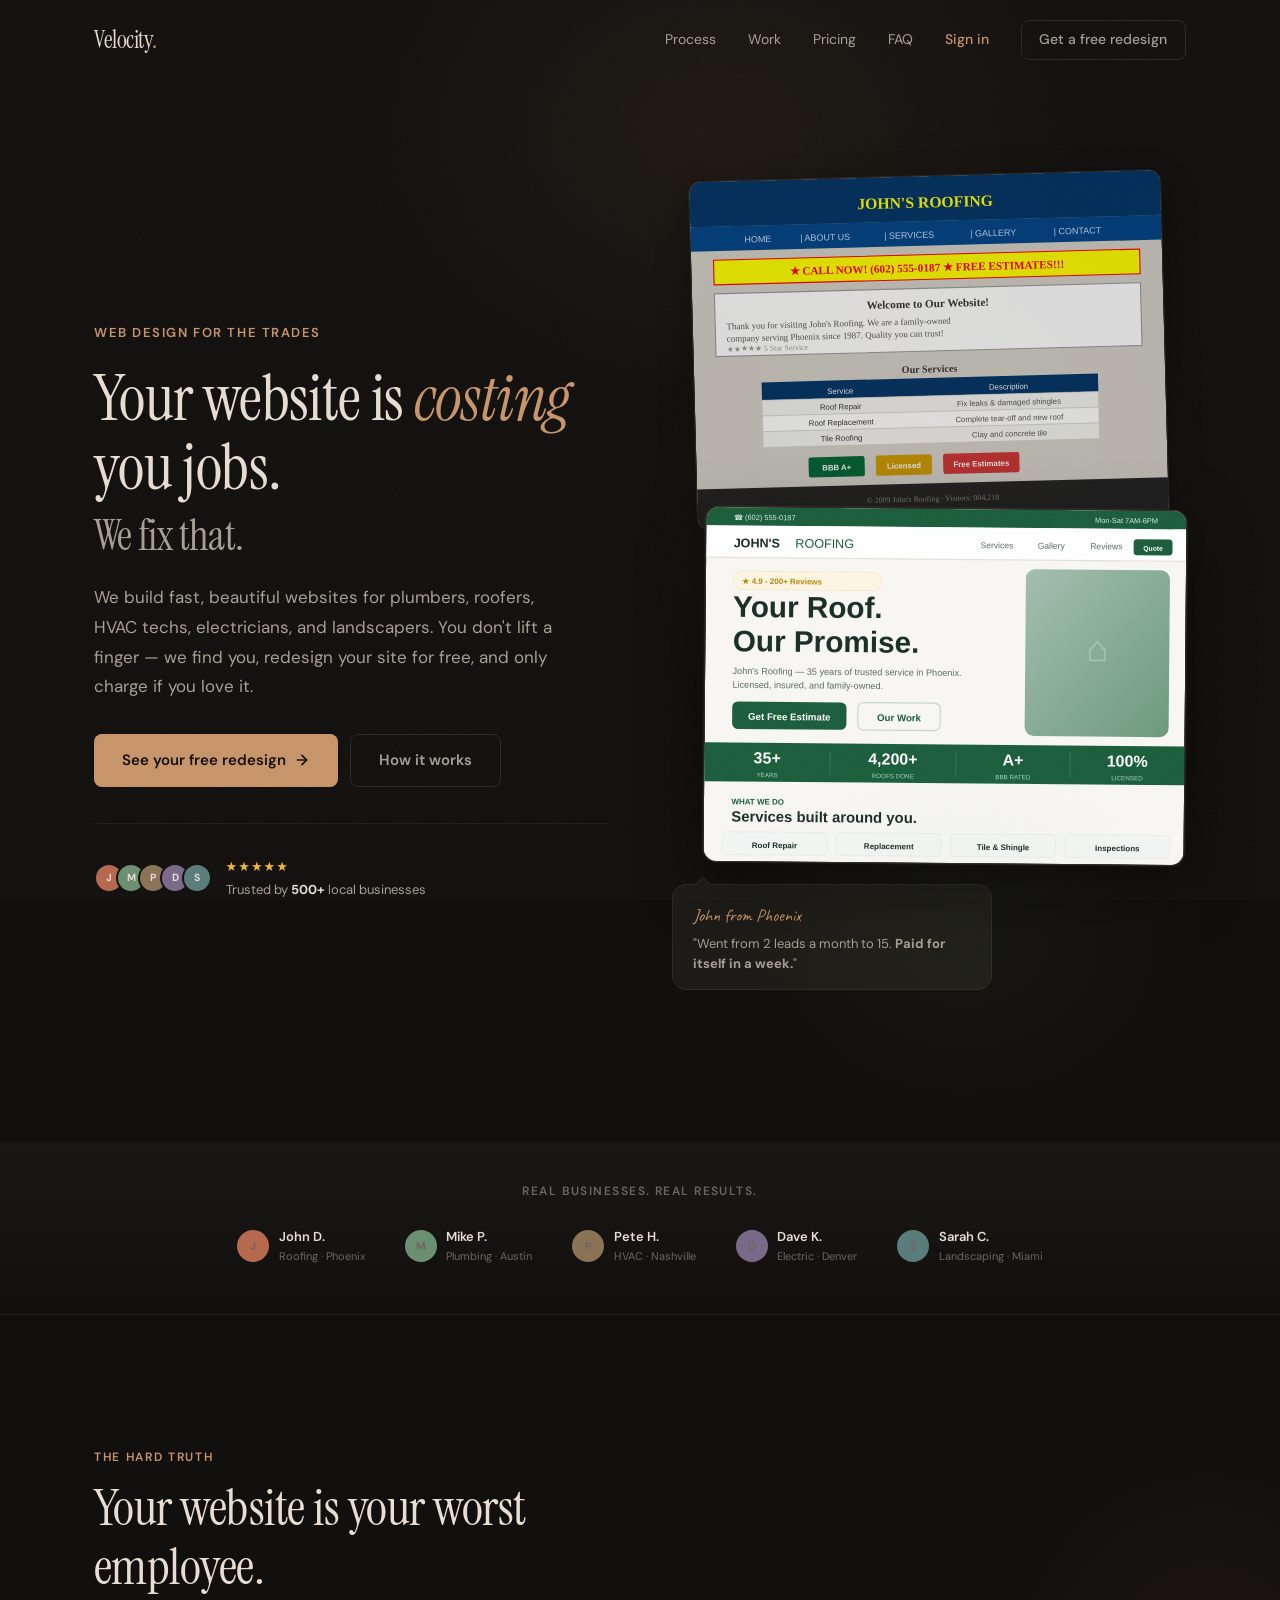
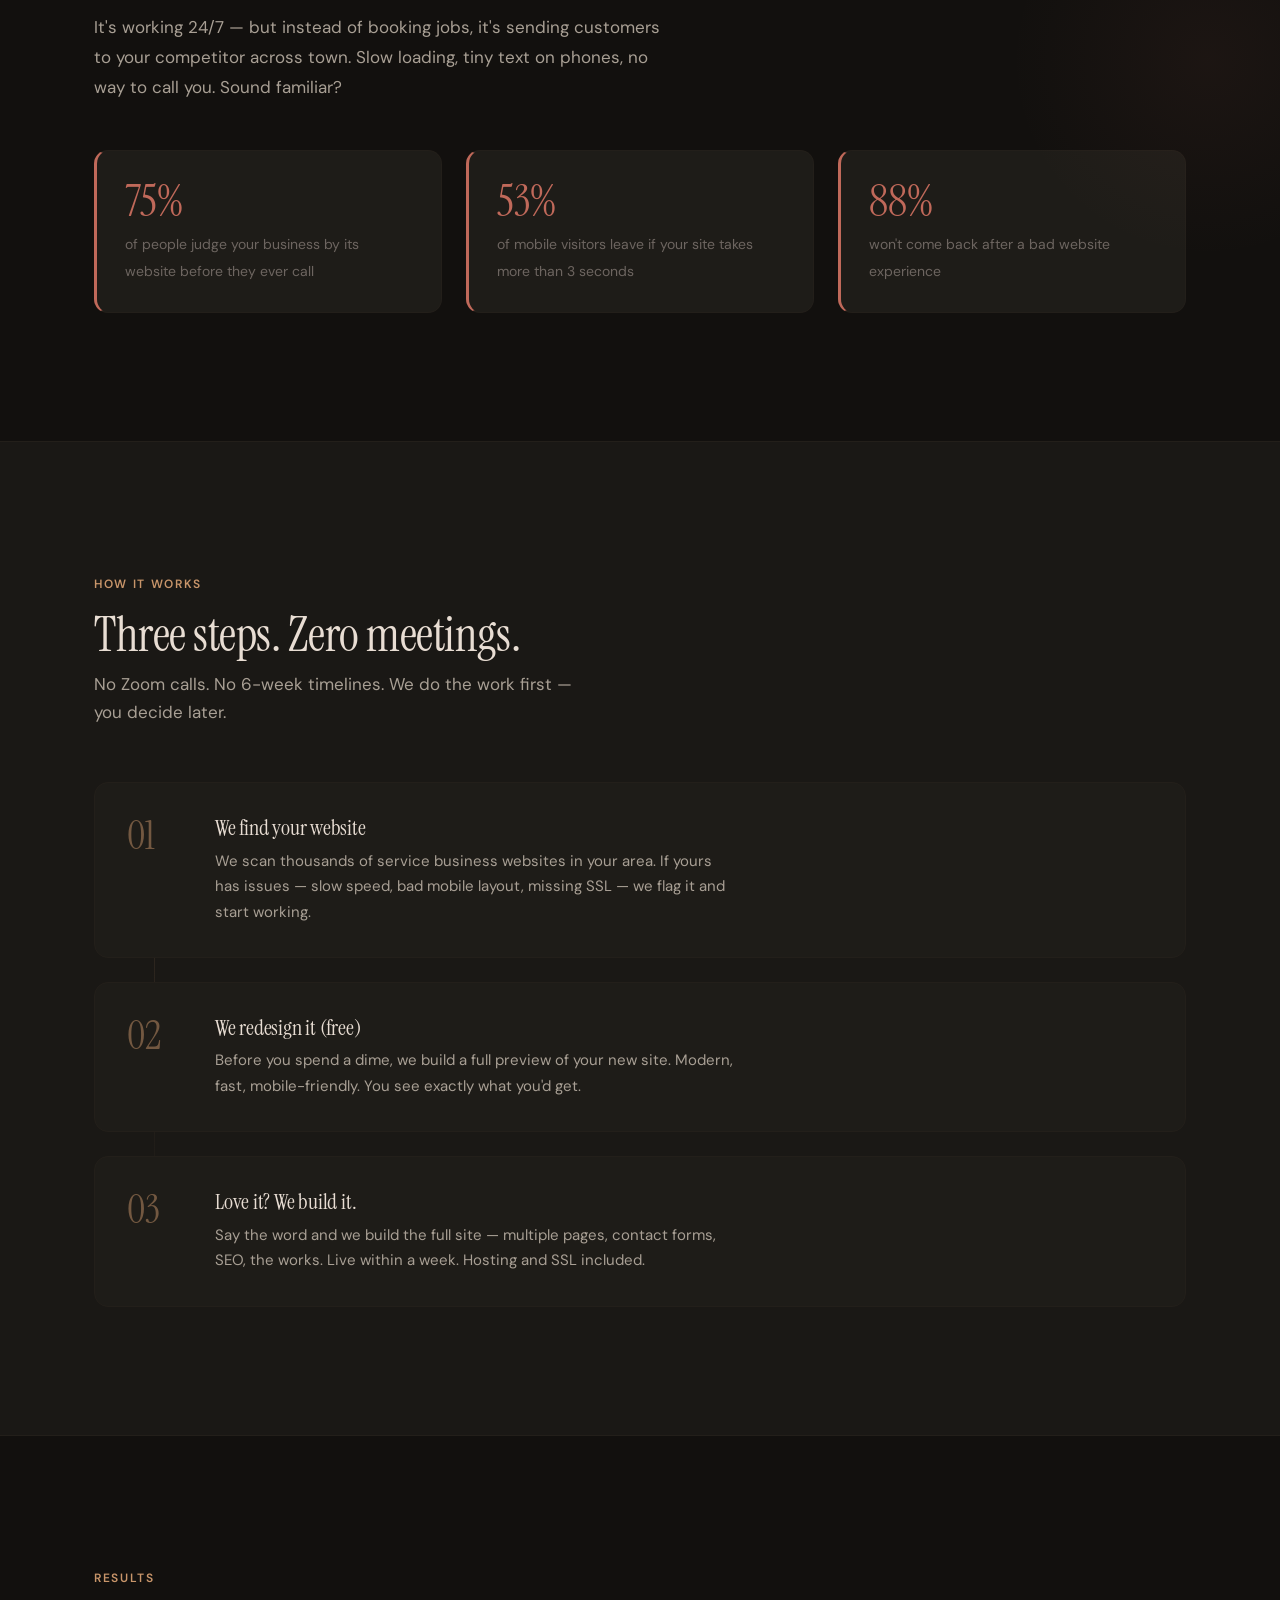
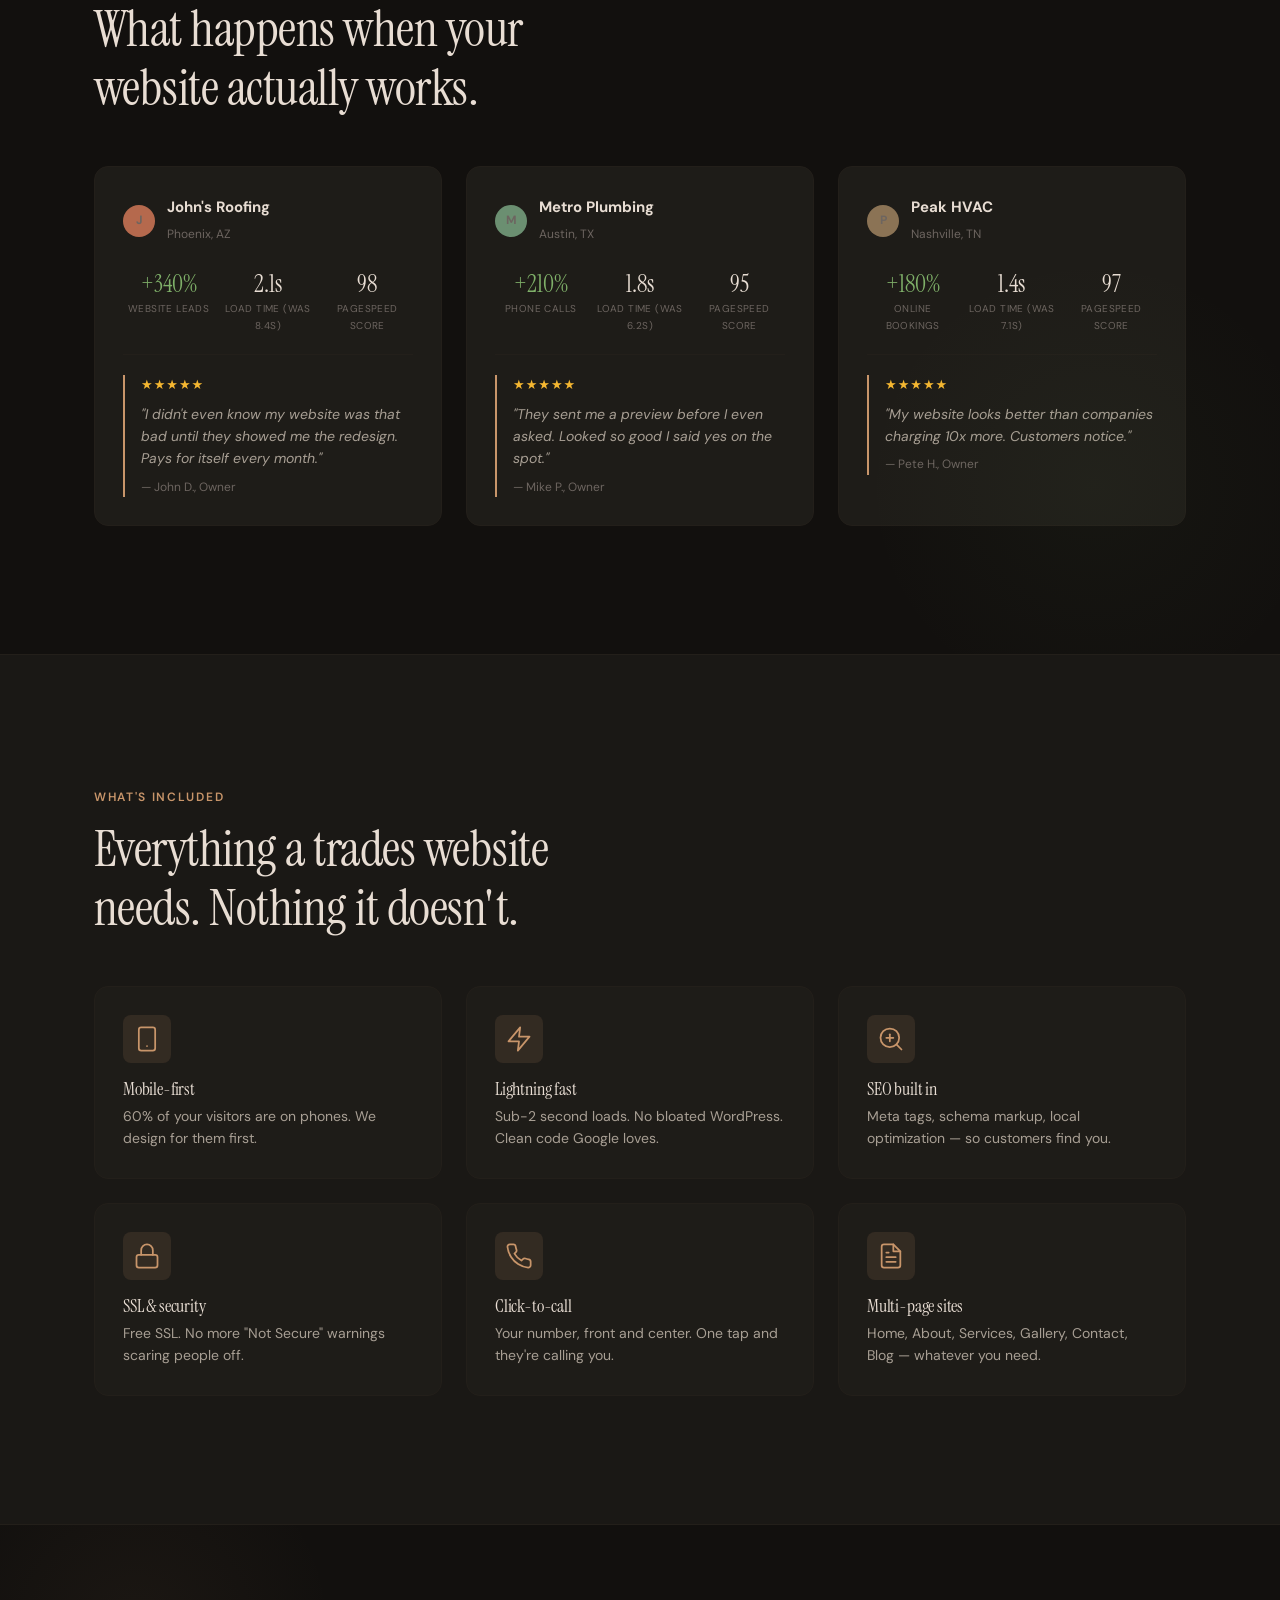
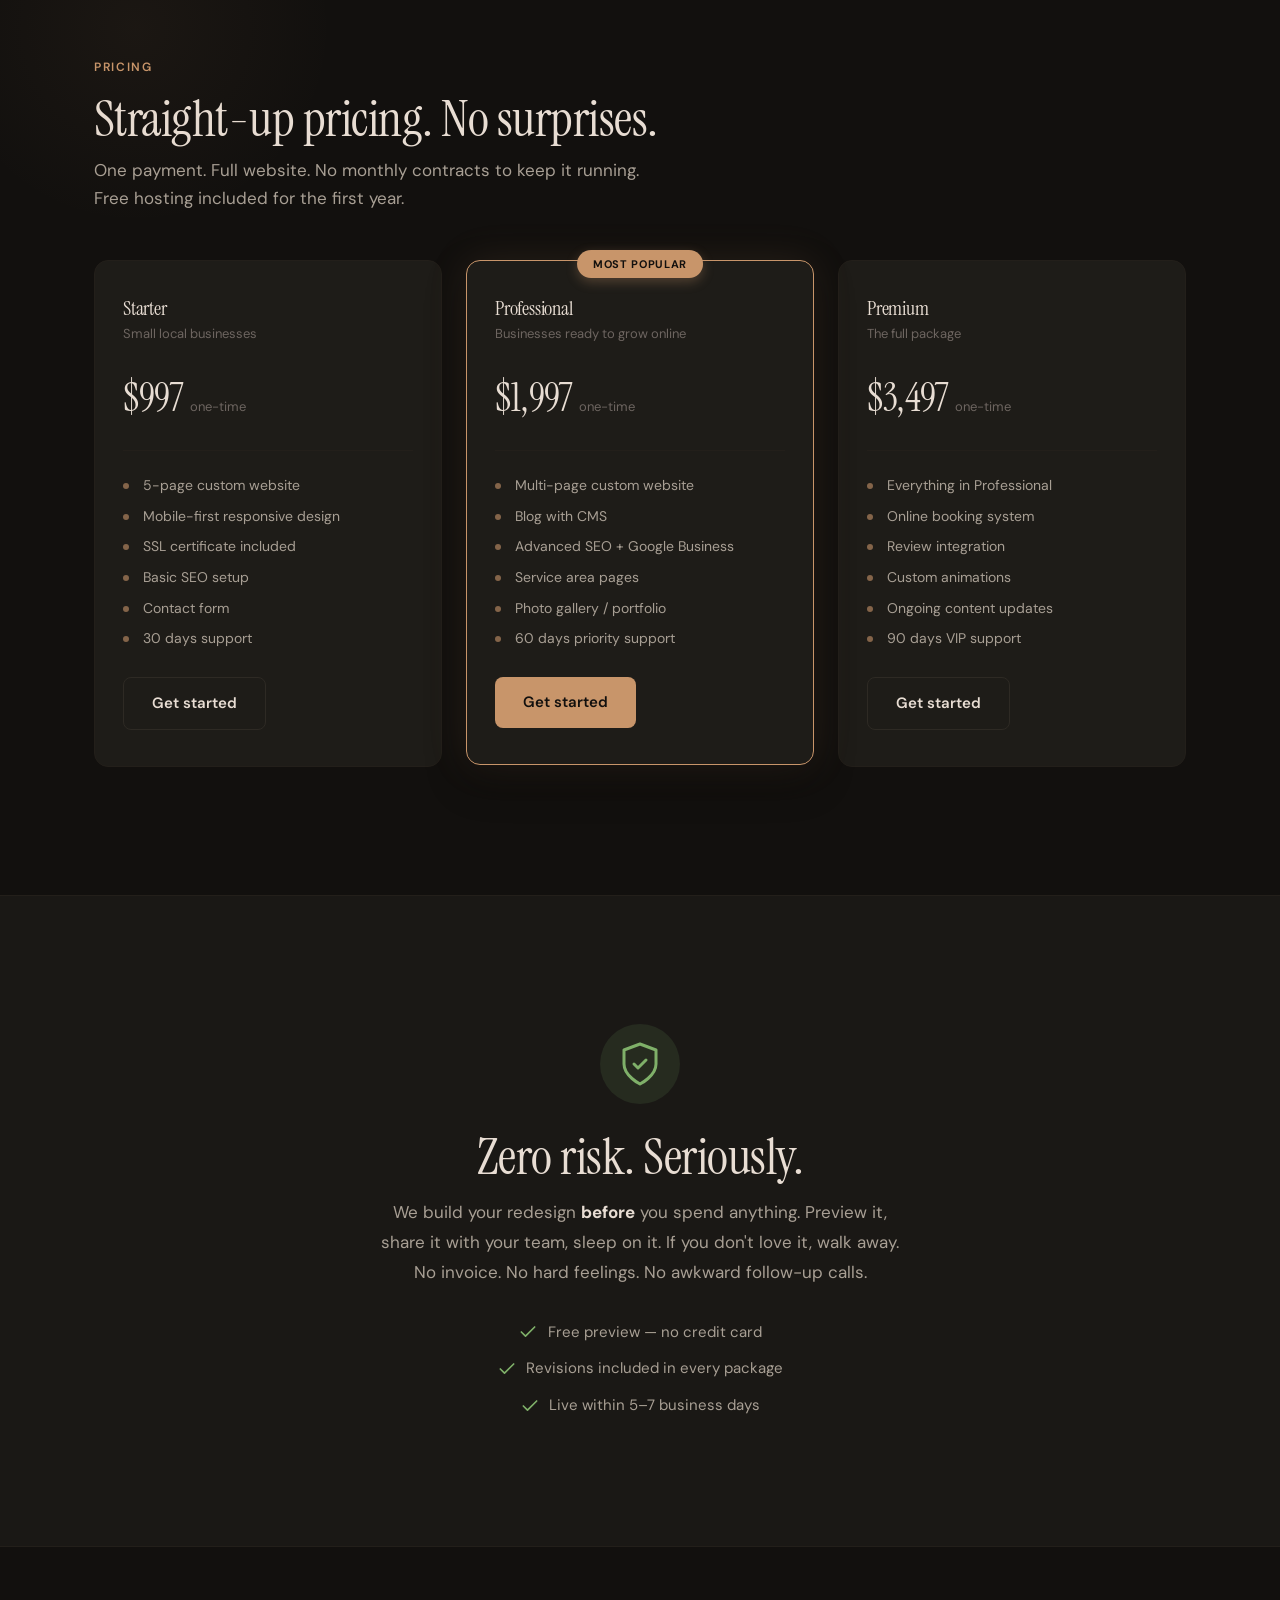
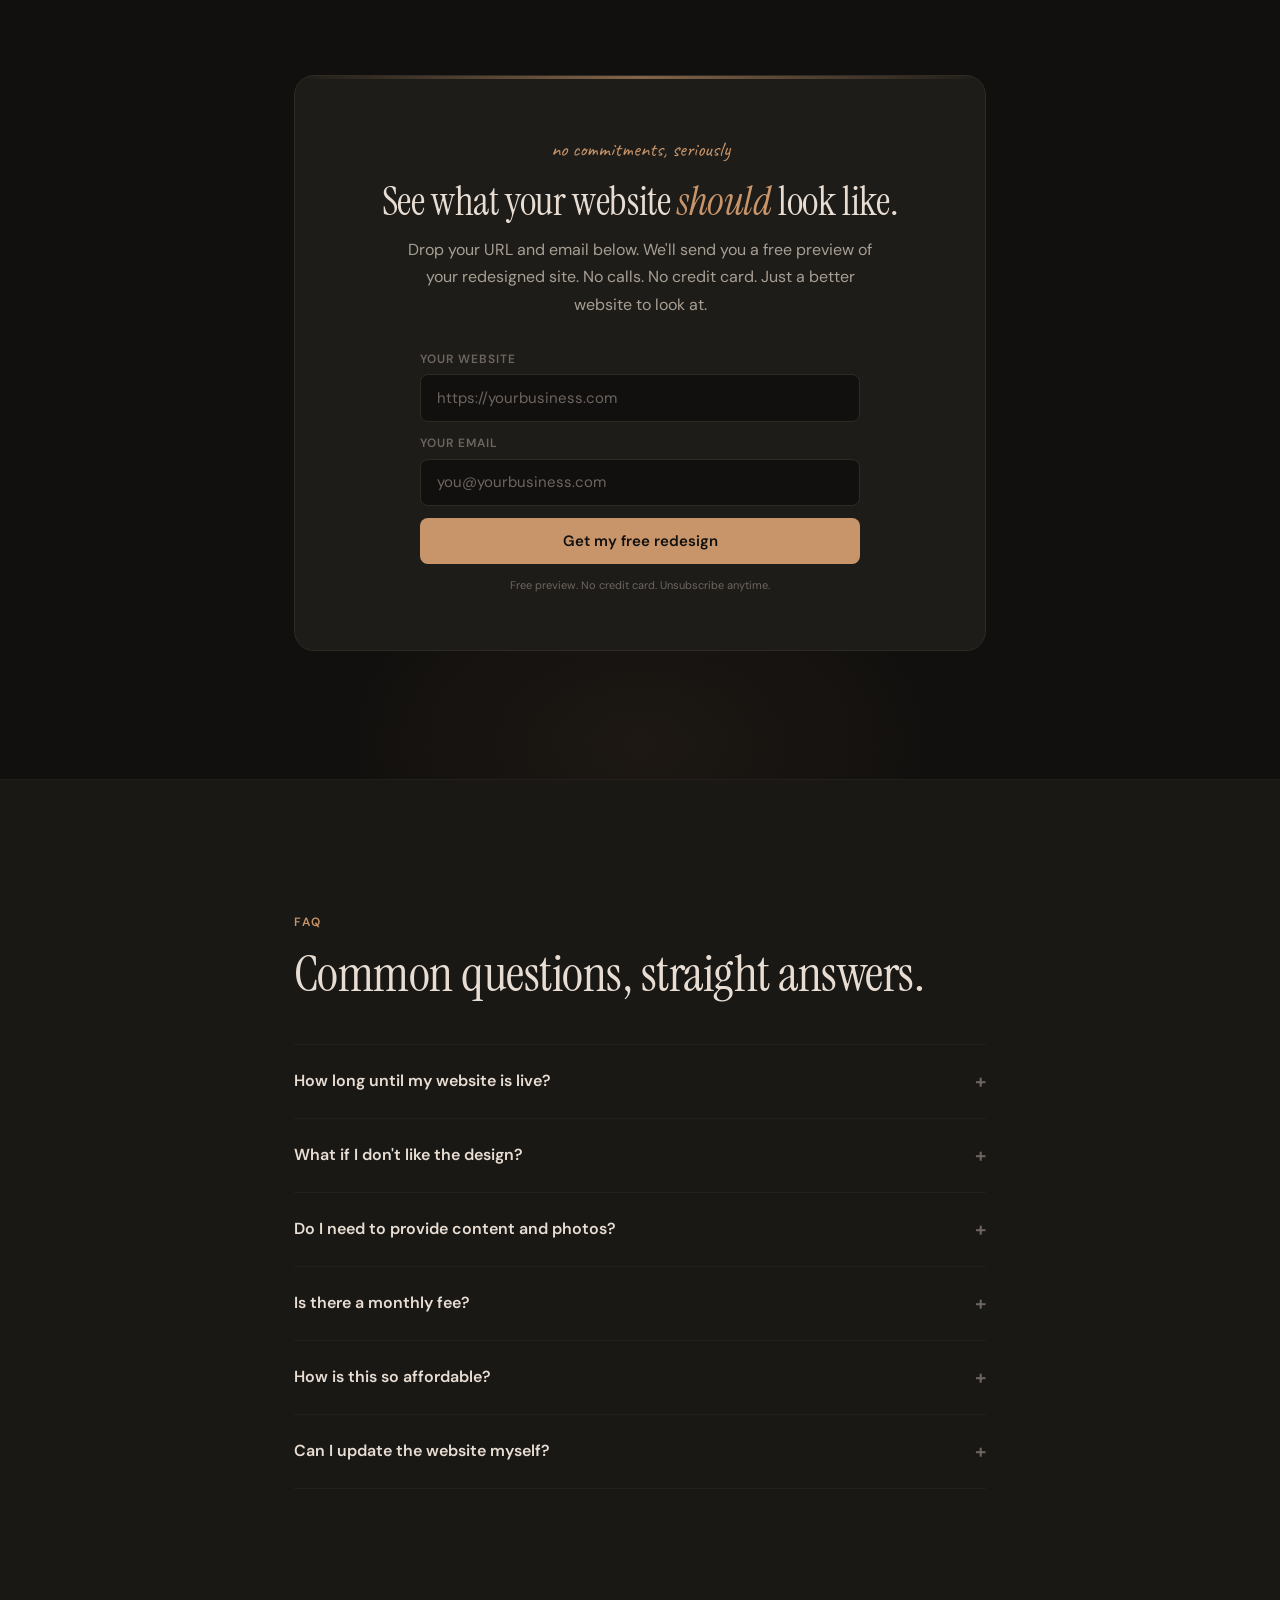
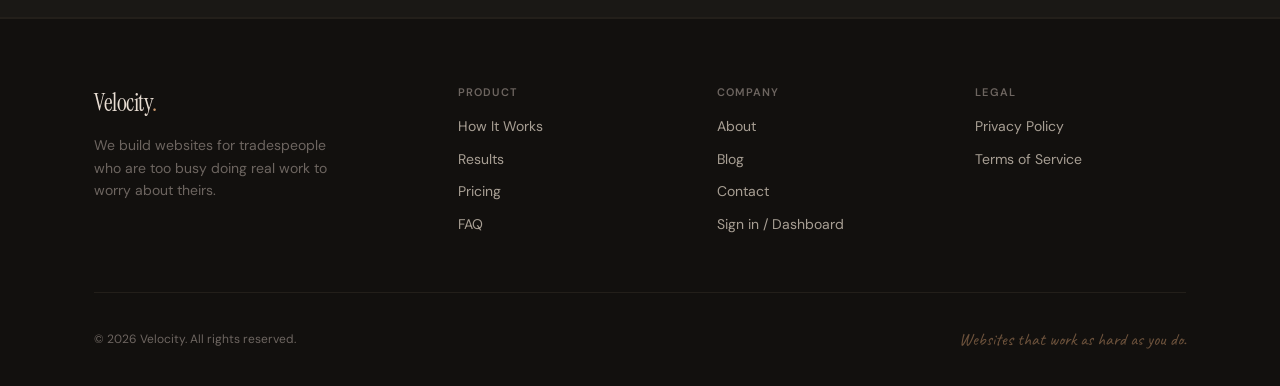
==== commit 679a8a42: "feat: production-quality visual overhaul — SVG icons, animations, guarantee section - Replace emoji " ====
--- a/website/index.html
+++ b/website/index.html
@@ -45,8 +45,21 @@
             We build fast, beautiful websites for plumbers, roofers, HVAC techs, electricians, and landscapers. You don't lift a finger &mdash; we find you, redesign your site for free, and only charge if you love it.
           </p>
           <div class="hero-actions">
-            <a href="#start" class="btn btn-primary">See your free redesign</a>
+            <a href="#start" class="btn btn-primary">See your free redesign <svg width="16" height="16" viewBox="0 0 24 24" fill="none" stroke="currentColor" stroke-width="2.5" stroke-linecap="round" stroke-linejoin="round"><line x1="5" y1="12" x2="19" y2="12"/><polyline points="12 5 19 12 12 19"/></svg></a>
             <a href="#process" class="btn btn-ghost">How it works</a>
+          </div>
+          <div class="hero-proof">
+            <div class="hero-proof-avatars">
+              <span class="hero-proof-avatar" style="background:#b5694d;">J</span>
+              <span class="hero-proof-avatar" style="background:#6b8f71;">M</span>
+              <span class="hero-proof-avatar" style="background:#8b7355;">P</span>
+              <span class="hero-proof-avatar" style="background:#7a6a8a;">D</span>
+              <span class="hero-proof-avatar" style="background:#5a7d7c;">S</span>
+            </div>
+            <div class="hero-proof-text">
+              <span class="hero-proof-stars">&#9733;&#9733;&#9733;&#9733;&#9733;</span>
+              <span>Trusted by <strong>500+</strong> local businesses</span>
+            </div>
           </div>
         </div>
         <div class="hero-visual">
@@ -54,7 +67,7 @@
 
             <!-- BEFORE: Old-style website screenshot (no browser chrome) -->
             <div class="svg-browser svg-browser--before">
-              <svg viewBox="0 0 420 310" xmlns="http://www.w3.org/2000/svg" role="img" aria-label="Before: outdated John Doe Roofing website">
+              <svg viewBox="0 0 420 310" xmlns="http://www.w3.org/2000/svg" role="img" aria-label="Before: outdated John's Roofing website">
                 <!-- Page content — old ugly site -->
                 <rect width="420" height="310" rx="10" fill="#d4d0c8"/>
 
@@ -65,7 +78,7 @@
                 <!-- Header -->
                 <rect x="0" y="0" width="420" height="40" rx="10" fill="#003366"/>
                 <rect x="0" y="10" width="420" height="30" fill="#003366"/>
-                <text x="210" y="28" text-anchor="middle" font-size="14" fill="#ffff00" font-weight="bold" font-family="Times New Roman, serif">JOHN DOE ROOFING</text>
+                <text x="210" y="28" text-anchor="middle" font-size="14" fill="#ffff00" font-weight="bold" font-family="Times New Roman, serif">JOHN'S ROOFING</text>
 
                 <!-- Nav bar -->
                 <rect x="0" y="40" width="420" height="22" fill="#004488"/>
@@ -82,7 +95,7 @@
                 <!-- Welcome section -->
                 <rect x="20" y="100" width="380" height="56" fill="#fff" stroke="#999" stroke-width="1"/>
                 <text x="210" y="117" text-anchor="middle" font-size="10" fill="#333" font-weight="bold" font-family="Times New Roman, serif">Welcome to Our Website!</text>
-                <text x="30" y="132" font-size="8" fill="#555" font-family="Times New Roman, serif">Thank you for visiting John Doe Roofing. We are a family-owned</text>
+                <text x="30" y="132" font-size="8" fill="#555" font-family="Times New Roman, serif">Thank you for visiting John's Roofing. We are a family-owned</text>
                 <text x="30" y="143" font-size="8" fill="#555" font-family="Times New Roman, serif">company serving Phoenix since 1987. Quality you can trust!</text>
                 <text x="30" y="152" font-size="7" fill="#999" font-family="Times New Roman, serif">&#9733;&#9733;&#9733;&#9733;&#9733;  5 Star Service</text>
 
@@ -112,14 +125,14 @@
                 <!-- Footer -->
                 <rect x="0" y="274" width="420" height="36" rx="0" fill="#222"/>
                 <rect x="0" y="300" width="420" height="10" rx="10" fill="#222"/>
-                <text x="210" y="290" text-anchor="middle" font-size="7" fill="#888" font-family="Times New Roman, serif">&#169; 2009 John Doe Roofing  &#183;  Visitors: 004,218</text>
+                <text x="210" y="290" text-anchor="middle" font-size="7" fill="#888" font-family="Times New Roman, serif">&#169; 2009 John's Roofing  &#183;  Visitors: 004,218</text>
                 <text x="210" y="302" text-anchor="middle" font-size="6" fill="#555" font-family="Times New Roman, serif">Best viewed at 800x600 in Internet Explorer 6.0</text>
               </svg>
             </div>
 
             <!-- AFTER: Modern website screenshot (no browser chrome) -->
             <div class="svg-browser svg-browser--after">
-              <svg viewBox="0 0 420 310" xmlns="http://www.w3.org/2000/svg" role="img" aria-label="After: modern Thompson &amp; Sons website">
+              <svg viewBox="0 0 420 310" xmlns="http://www.w3.org/2000/svg" role="img" aria-label="After: modern John's Roofing website">
                 <defs>
                   <linearGradient id="heroImg" x1="0" y1="0" x2="1" y2="1">
                     <stop offset="0%" stop-color="#a3bfad"/>
@@ -143,8 +156,8 @@
                 <!-- Nav -->
                 <rect x="0" y="16" width="420" height="28" fill="#fff"/>
                 <line x1="0" y1="44" x2="420" y2="44" stroke="#e5e2dc" stroke-width="1"/>
-                <text x="24" y="35" font-size="11" fill="#1a2e28" font-weight="bold" font-family="sans-serif">THOMPSON</text>
-                <text x="114" y="35" font-size="11" fill="#1b5e3b" font-family="sans-serif">&amp; SONS</text>
+                <text x="24" y="35" font-size="11" fill="#1a2e28" font-weight="bold" font-family="sans-serif">JOHN'S</text>
+                <text x="78" y="35" font-size="11" fill="#1b5e3b" font-family="sans-serif">ROOFING</text>
                 <text x="240" y="34" font-size="7.5" fill="#5c6b65" font-family="sans-serif">Services</text>
                 <text x="290" y="34" font-size="7.5" fill="#5c6b65" font-family="sans-serif">Gallery</text>
                 <text x="336" y="34" font-size="7.5" fill="#5c6b65" font-family="sans-serif">Reviews</text>
@@ -160,7 +173,7 @@
                 <text x="24" y="126" font-size="26" fill="#1a2e28" font-weight="bold" font-family="sans-serif">Our Promise.</text>
 
                 <!-- Hero body -->
-                <text x="24" y="146" font-size="8" fill="#5c6b65" font-family="sans-serif">35 years of trusted roofing across Phoenix.</text>
+                <text x="24" y="146" font-size="8" fill="#5c6b65" font-family="sans-serif">John's Roofing — 35 years of trusted service in Phoenix.</text>
                 <text x="24" y="158" font-size="8" fill="#5c6b65" font-family="sans-serif">Licensed, insured, and family-owned.</text>
 
                 <!-- CTA -->
@@ -346,6 +359,7 @@
             </div>
           </div>
           <blockquote>
+            <span class="quote-stars">&#9733;&#9733;&#9733;&#9733;&#9733;</span>
             "I didn't even know my website was that bad until they showed me the redesign. Pays for itself every month."
             <cite>&mdash; John D., Owner</cite>
           </blockquote>
@@ -374,6 +388,7 @@
             </div>
           </div>
           <blockquote>
+            <span class="quote-stars">&#9733;&#9733;&#9733;&#9733;&#9733;</span>
             "They sent me a preview before I even asked. Looked so good I said yes on the spot."
             <cite>&mdash; Mike P., Owner</cite>
           </blockquote>
@@ -402,6 +417,7 @@
             </div>
           </div>
           <blockquote>
+            <span class="quote-stars">&#9733;&#9733;&#9733;&#9733;&#9733;</span>
             "My website looks better than companies charging 10x more. Customers notice."
             <cite>&mdash; Pete H., Owner</cite>
           </blockquote>
@@ -418,32 +434,32 @@
 
       <div class="included-grid">
         <div class="included-item" data-animate="fade-up">
-          <span class="included-icon">&#128241;</span>
+          <span class="included-icon"><svg width="28" height="28" viewBox="0 0 24 24" fill="none" stroke="currentColor" stroke-width="1.5" stroke-linecap="round" stroke-linejoin="round"><rect x="5" y="2" width="14" height="20" rx="2"/><line x1="12" y1="18" x2="12" y2="18.01"/></svg></span>
           <h3>Mobile-first</h3>
           <p>60% of your visitors are on phones. We design for them first.</p>
         </div>
         <div class="included-item" data-animate="fade-up">
-          <span class="included-icon">&#9889;</span>
+          <span class="included-icon"><svg width="28" height="28" viewBox="0 0 24 24" fill="none" stroke="currentColor" stroke-width="1.5" stroke-linecap="round" stroke-linejoin="round"><polygon points="13 2 3 14 12 14 11 22 21 10 12 10 13 2"/></svg></span>
           <h3>Lightning fast</h3>
           <p>Sub-2 second loads. No bloated WordPress. Clean code Google loves.</p>
         </div>
         <div class="included-item" data-animate="fade-up">
-          <span class="included-icon">&#128269;</span>
+          <span class="included-icon"><svg width="28" height="28" viewBox="0 0 24 24" fill="none" stroke="currentColor" stroke-width="1.5" stroke-linecap="round" stroke-linejoin="round"><circle cx="11" cy="11" r="8"/><line x1="21" y1="21" x2="16.65" y2="16.65"/><line x1="11" y1="8" x2="11" y2="14"/><line x1="8" y1="11" x2="14" y2="11"/></svg></span>
           <h3>SEO built in</h3>
           <p>Meta tags, schema markup, local optimization &mdash; so customers find you.</p>
         </div>
         <div class="included-item" data-animate="fade-up">
-          <span class="included-icon">&#128274;</span>
+          <span class="included-icon"><svg width="28" height="28" viewBox="0 0 24 24" fill="none" stroke="currentColor" stroke-width="1.5" stroke-linecap="round" stroke-linejoin="round"><rect x="3" y="11" width="18" height="11" rx="2"/><path d="M7 11V7a5 5 0 0 1 10 0v4"/></svg></span>
           <h3>SSL &amp; security</h3>
           <p>Free SSL. No more "Not Secure" warnings scaring people off.</p>
         </div>
         <div class="included-item" data-animate="fade-up">
-          <span class="included-icon">&#128222;</span>
+          <span class="included-icon"><svg width="28" height="28" viewBox="0 0 24 24" fill="none" stroke="currentColor" stroke-width="1.5" stroke-linecap="round" stroke-linejoin="round"><path d="M22 16.92v3a2 2 0 0 1-2.18 2 19.79 19.79 0 0 1-8.63-3.07 19.5 19.5 0 0 1-6-6 19.79 19.79 0 0 1-3.07-8.67A2 2 0 0 1 4.11 2h3a2 2 0 0 1 2 1.72 12.84 12.84 0 0 0 .7 2.81 2 2 0 0 1-.45 2.11L8.09 9.91a16 16 0 0 0 6 6l1.27-1.27a2 2 0 0 1 2.11-.45 12.84 12.84 0 0 0 2.81.7A2 2 0 0 1 22 16.92z"/></svg></span>
           <h3>Click-to-call</h3>
           <p>Your number, front and center. One tap and they're calling you.</p>
         </div>
         <div class="included-item" data-animate="fade-up">
-          <span class="included-icon">&#128196;</span>
+          <span class="included-icon"><svg width="28" height="28" viewBox="0 0 24 24" fill="none" stroke="currentColor" stroke-width="1.5" stroke-linecap="round" stroke-linejoin="round"><path d="M14 2H6a2 2 0 0 0-2 2v16a2 2 0 0 0 2 2h12a2 2 0 0 0 2-2V8z"/><polyline points="14 2 14 8 20 8"/><line x1="16" y1="13" x2="8" y2="13"/><line x1="16" y1="17" x2="8" y2="17"/><polyline points="10 9 9 9 8 9"/></svg></span>
           <h3>Multi-page sites</h3>
           <p>Home, About, Services, Gallery, Contact, Blog &mdash; whatever you need.</p>
         </div>
@@ -456,7 +472,7 @@
     <div class="container">
       <span class="section-label">Pricing</span>
       <h2>Straight-up pricing. No surprises.</h2>
-      <p class="pricing-subtitle">One payment. Full website. No monthly contracts to keep it running.</p>
+      <p class="pricing-subtitle">One payment. Full website. No monthly contracts to keep it running. <br class="hide-mobile">Free hosting included for the first year.</p>
 
       <div class="pricing-grid">
         <div class="pricing-card" data-animate="fade-up">
@@ -518,6 +534,33 @@
             <li>90 days VIP support</li>
           </ul>
           <a href="#start" class="btn btn-outline">Get started</a>
+        </div>
+      </div>
+    </div>
+  </section>
+
+  <!-- ══════════════ GUARANTEE ══════════════ -->
+  <section class="guarantee">
+    <div class="container container--narrow">
+      <div class="guarantee-card">
+        <div class="guarantee-icon">
+          <svg width="48" height="48" viewBox="0 0 24 24" fill="none" stroke="currentColor" stroke-width="1.5" stroke-linecap="round" stroke-linejoin="round"><path d="M12 22s8-4 8-10V5l-8-3-8 3v7c0 6 8 10 8 10z"/><polyline points="9 12 11 14 15 10"/></svg>
+        </div>
+        <h2>Zero risk. Seriously.</h2>
+        <p>We build your redesign <strong>before</strong> you spend anything. Preview it, share it with your team, sleep on it. If you don't love it, walk away. No invoice. No hard feelings. No awkward follow-up calls.</p>
+        <div class="guarantee-points">
+          <div class="guarantee-point">
+            <svg width="20" height="20" viewBox="0 0 24 24" fill="none" stroke="var(--green)" stroke-width="2" stroke-linecap="round" stroke-linejoin="round"><polyline points="20 6 9 17 4 12"/></svg>
+            <span>Free preview &mdash; no credit card</span>
+          </div>
+          <div class="guarantee-point">
+            <svg width="20" height="20" viewBox="0 0 24 24" fill="none" stroke="var(--green)" stroke-width="2" stroke-linecap="round" stroke-linejoin="round"><polyline points="20 6 9 17 4 12"/></svg>
+            <span>Revisions included in every package</span>
+          </div>
+          <div class="guarantee-point">
+            <svg width="20" height="20" viewBox="0 0 24 24" fill="none" stroke="var(--green)" stroke-width="2" stroke-linecap="round" stroke-linejoin="round"><polyline points="20 6 9 17 4 12"/></svg>
+            <span>Live within 5&ndash;7 business days</span>
+          </div>
         </div>
       </div>
     </div>
--- a/website/styles.css
+++ b/website/styles.css
@@ -96,17 +96,24 @@
   padding: 0 1.5rem;
 }
 .container--narrow { max-width: 740px; }
+@media (max-width: 640px) { .hide-mobile { display: none; } }
 
 /* ── Scroll Animations ─────────────────────────────────── */
 [data-animate] {
   opacity: 0;
   transform: translateY(24px);
-  transition: opacity 0.8s var(--ease), transform 0.8s var(--ease);
+  transition: opacity 0.7s var(--ease), transform 0.7s var(--ease);
 }
 [data-animate].is-visible {
   opacity: 1;
   transform: translateY(0);
 }
+/* Staggered children */
+[data-animate].is-visible:nth-child(2) { transition-delay: 0.1s; }
+[data-animate].is-visible:nth-child(3) { transition-delay: 0.2s; }
+[data-animate].is-visible:nth-child(4) { transition-delay: 0.25s; }
+[data-animate].is-visible:nth-child(5) { transition-delay: 0.3s; }
+[data-animate].is-visible:nth-child(6) { transition-delay: 0.35s; }
 
 /* ── Typography ────────────────────────────────────────── */
 h1, h2, h3 {
@@ -162,10 +169,16 @@
   background: var(--accent);
   color: #12100e;
 }
+.btn-primary svg {
+  transition: transform 0.2s var(--ease);
+}
 .btn-primary:hover {
   background: var(--accent-hover);
   transform: translateY(-1px);
-  box-shadow: 0 6px 20px var(--accent-glow);
+  box-shadow: 0 6px 24px rgba(200, 149, 106, 0.25);
+}
+.btn-primary:hover svg {
+  transform: translateX(3px);
 }
 
 .btn-ghost {
@@ -239,6 +252,20 @@
   font-size: 0.875rem;
   color: var(--text-secondary);
   transition: color var(--duration);
+  position: relative;
+}
+.nav-links a:not(.nav-cta):not(.nav-signin)::after {
+  content: '';
+  position: absolute;
+  bottom: -2px;
+  left: 0;
+  width: 0;
+  height: 1px;
+  background: var(--accent);
+  transition: width var(--duration) var(--ease);
+}
+.nav-links a:not(.nav-cta):not(.nav-signin):hover::after {
+  width: 100%;
 }
 .nav-links a:hover { color: var(--text); }
 .nav-signin {
@@ -307,16 +334,45 @@
 .hero {
   padding: 10rem 0 5rem;
   position: relative;
+  overflow: hidden;
+}
+
+/* Page-load hero entrance */
+.hero-content {
+  animation: hero-enter 0.9s var(--ease) both;
+}
+.hero-visual {
+  animation: hero-enter 0.9s var(--ease) 0.15s both, hero-float 6s ease-in-out 1s infinite;
+}
+@keyframes hero-enter {
+  from {
+    opacity: 0;
+    transform: translateY(20px);
+  }
+  to {
+    opacity: 1;
+    transform: translateY(0);
+  }
 }
 /* Subtle warm radial glow behind hero */
 .hero::before {
   content: '';
   position: absolute;
-  top: -10%;
-  left: 30%;
-  width: 700px;
-  height: 500px;
-  background: radial-gradient(ellipse, rgba(200, 149, 106, 0.06) 0%, transparent 70%);
+  top: -15%;
+  left: 25%;
+  width: 800px;
+  height: 600px;
+  background: radial-gradient(ellipse, rgba(200, 149, 106, 0.07) 0%, transparent 65%);
+  pointer-events: none;
+}
+.hero::after {
+  content: '';
+  position: absolute;
+  bottom: 0;
+  right: 5%;
+  width: 500px;
+  height: 400px;
+  background: radial-gradient(ellipse, rgba(127, 176, 105, 0.04) 0%, transparent 70%);
   pointer-events: none;
 }
 
@@ -367,10 +423,55 @@
   flex-wrap: wrap;
 }
 
+/* ── Hero Social Proof ──────────────────────────────────── */
+.hero-proof {
+  display: flex;
+  align-items: center;
+  gap: 0.85rem;
+  margin-top: 2.25rem;
+  padding-top: 2rem;
+  border-top: 1px solid var(--border-subtle);
+}
+.hero-proof-avatars {
+  display: flex;
+}
+.hero-proof-avatar {
+  width: 30px;
+  height: 30px;
+  border-radius: 50%;
+  display: flex;
+  align-items: center;
+  justify-content: center;
+  font-size: 0.65rem;
+  font-weight: 700;
+  color: #e8ddd3;
+  border: 2px solid var(--bg);
+  margin-left: -8px;
+}
+.hero-proof-avatar:first-child { margin-left: 0; }
+.hero-proof-text {
+  display: flex;
+  flex-direction: column;
+  gap: 0.1rem;
+  font-size: 0.8125rem;
+  color: var(--text-secondary);
+}
+.hero-proof-text strong { color: var(--text); }
+.hero-proof-stars {
+  color: #f5b731;
+  font-size: 0.8125rem;
+  letter-spacing: 1px;
+}
+
 /* ── Hero Visual (SVG Browser Showcases) ────────────────── */
 .hero-visual {
   position: relative;
   padding-bottom: 4.5rem;
+}
+
+@keyframes hero-float {
+  0%, 100% { transform: translateY(0); }
+  50% { transform: translateY(-10px); }
 }
 
 .showcase-browsers {
@@ -378,6 +479,19 @@
   grid-template-columns: 1fr;
   gap: 0;
   position: relative;
+}
+/* Gradient glow behind browsers */
+.showcase-browsers::before {
+  content: '';
+  position: absolute;
+  top: 50%;
+  left: 50%;
+  width: 120%;
+  height: 120%;
+  transform: translate(-50%, -50%);
+  background: radial-gradient(ellipse, rgba(200, 149, 106, 0.08) 0%, transparent 65%);
+  pointer-events: none;
+  z-index: 0;
 }
 
 /* SVG Browser mockups */
@@ -387,6 +501,7 @@
   border: 1px solid var(--border);
   box-shadow: 0 12px 40px rgba(0,0,0,0.4);
   line-height: 0;
+  transition: transform 0.4s var(--ease), box-shadow 0.4s var(--ease);
 }
 .svg-browser svg {
   width: 100%;
@@ -395,26 +510,54 @@
 }
 .svg-browser--before {
   z-index: 1;
-  transform: rotate(-1deg);
+  transform: rotate(-1.5deg) scale(0.92);
   position: relative;
+  opacity: 0.85;
+}
+.svg-browser--before:hover {
+  transform: rotate(-0.5deg) scale(0.94);
+  opacity: 1;
 }
 .svg-browser--after {
   z-index: 2;
-  margin-top: -1.5rem;
-  margin-left: 1.5rem;
+  margin-top: -2rem;
+  margin-left: 2rem;
   transform: rotate(0.5deg);
-  box-shadow: 0 16px 50px rgba(0,0,0,0.5);
+  box-shadow: 0 20px 60px rgba(0,0,0,0.5), 0 0 0 1px rgba(200, 149, 106, 0.1);
   position: relative;
+}
+.svg-browser--after:hover {
+  transform: rotate(0deg) scale(1.01);
+  box-shadow: 0 24px 70px rgba(0,0,0,0.55), 0 0 0 1px rgba(200, 149, 106, 0.2);
 }
 
 /* Callout quote — positioned below browsers */
 .showcase-callout {
-  margin-top: 1rem;
+  margin-top: 1.25rem;
   background: var(--bg-card);
   border: 1px solid var(--border);
   border-radius: var(--radius-lg);
   padding: 1rem 1.25rem;
-  max-width: 300px;
+  max-width: 320px;
+  position: relative;
+  transition: transform var(--duration), border-color var(--duration);
+}
+.showcase-callout:hover {
+  transform: translateY(-2px);
+  border-color: var(--accent);
+}
+/* Arrow pointing up toward the browsers */
+.showcase-callout::before {
+  content: '';
+  position: absolute;
+  top: -6px;
+  left: 24px;
+  width: 12px;
+  height: 12px;
+  background: var(--bg-card);
+  border-left: 1px solid var(--border);
+  border-top: 1px solid var(--border);
+  transform: rotate(45deg);
 }
 .showcase-callout .handwriting {
   display: block;
@@ -435,9 +578,10 @@
   .hero-content { text-align: center; }
   .hero-text { max-width: 100%; margin-left: auto; margin-right: auto; }
   .hero-actions { justify-content: center; }
-  .svg-browser--before { transform: none; }
+  .hero-proof { justify-content: center; }
+  .svg-browser--before { transform: rotate(-1deg) scale(0.92); }
   .svg-browser--after { margin-left: 0.75rem; transform: none; }
-  .hero-visual { overflow: hidden; }
+  .hero-visual { overflow: hidden; animation: none; }
 }
 
 
@@ -445,8 +589,9 @@
    TRUST BAR
    ══════════════════════════════════════════════════════════ */
 .trust {
-  padding: 3rem 0 3.5rem;
+  padding: 2.5rem 0 3rem;
   border-bottom: 1px solid var(--border-subtle);
+  background: linear-gradient(180deg, var(--bg-warm) 0%, var(--bg) 100%);
 }
 .trust-label {
   text-align: center;
@@ -505,6 +650,19 @@
    ══════════════════════════════════════════════════════════ */
 .truth {
   padding: var(--section-pad) 0;
+  position: relative;
+  overflow: hidden;
+}
+/* Decorative gradient orb */
+.truth::after {
+  content: '';
+  position: absolute;
+  top: 20%;
+  right: -10%;
+  width: 400px;
+  height: 400px;
+  background: radial-gradient(circle, rgba(192, 105, 90, 0.06) 0%, transparent 70%);
+  pointer-events: none;
 }
 .truth-content {
   max-width: 580px;
@@ -526,6 +684,12 @@
   background: var(--bg-card);
   border: 1px solid var(--border-subtle);
   border-radius: var(--radius-lg);
+  border-left: 3px solid var(--red);
+  transition: transform var(--duration), border-color var(--duration);
+}
+.stat:hover {
+  transform: translateY(-2px);
+  border-left-color: var(--accent);
 }
 .stat-number {
   display: block;
@@ -569,7 +733,20 @@
 .process-steps {
   display: flex;
   flex-direction: column;
-  gap: 2rem;
+  gap: 1.5rem;
+  position: relative;
+}
+/* Connecting line between process steps */
+.process-steps::before {
+  content: '';
+  position: absolute;
+  top: 3.5rem;
+  bottom: 3.5rem;
+  left: calc(1.75rem + 2rem);
+  width: 1px;
+  background: linear-gradient(to bottom, var(--accent), transparent);
+  opacity: 0.15;
+  z-index: 0;
 }
 .process-step {
   display: flex;
@@ -579,10 +756,14 @@
   background: var(--bg-card);
   border: 1px solid var(--border-subtle);
   border-radius: var(--radius-lg);
-  transition: border-color var(--duration);
+  transition: border-color var(--duration), transform var(--duration), box-shadow var(--duration);
+  position: relative;
+  z-index: 1;
 }
 .process-step:hover {
   border-color: var(--border);
+  transform: translateX(4px);
+  box-shadow: -4px 0 0 var(--accent);
 }
 .step-number {
   font-family: var(--font-serif);
@@ -591,7 +772,11 @@
   line-height: 1;
   flex-shrink: 0;
   width: 3.5rem;
-  opacity: 0.7;
+  opacity: 0.5;
+  transition: opacity var(--duration);
+}
+.process-step:hover .step-number {
+  opacity: 0.9;
 }
 .step-body h3 {
   font-size: 1.375rem;
@@ -615,6 +800,18 @@
    ══════════════════════════════════════════════════════════ */
 .work {
   padding: var(--section-pad) 0;
+  position: relative;
+  overflow: hidden;
+}
+.work::after {
+  content: '';
+  position: absolute;
+  bottom: -10%;
+  right: -5%;
+  width: 500px;
+  height: 500px;
+  background: radial-gradient(circle, rgba(127, 176, 105, 0.04) 0%, transparent 65%);
+  pointer-events: none;
 }
 .work > .container > h2 {
   max-width: 520px;
@@ -693,6 +890,14 @@
   font-size: 0.75rem;
   color: var(--text-muted);
   margin-top: 0.5rem;
+}
+.quote-stars {
+  display: block;
+  color: #f5b731;
+  font-size: 0.8125rem;
+  letter-spacing: 1px;
+  margin-bottom: 0.4rem;
+  font-style: normal;
 }
 
 @media (max-width: 900px) {
@@ -724,15 +929,28 @@
   background: var(--bg-card);
   border: 1px solid var(--border-subtle);
   border-radius: var(--radius-lg);
-  transition: border-color var(--duration);
+  transition: border-color var(--duration), transform var(--duration), box-shadow var(--duration);
 }
 .included-item:hover {
   border-color: var(--border);
+  transform: translateY(-3px);
+  box-shadow: 0 8px 24px rgba(0, 0, 0, 0.15);
 }
 .included-icon {
-  display: block;
-  font-size: 1.5rem;
+  display: flex;
+  align-items: center;
+  justify-content: center;
+  width: 48px;
+  height: 48px;
+  border-radius: var(--radius);
+  background: var(--accent-glow);
+  color: var(--accent);
   margin-bottom: 1rem;
+  transition: background var(--duration), transform var(--duration);
+}
+.included-item:hover .included-icon {
+  background: rgba(200, 149, 106, 0.2);
+  transform: scale(1.05);
 }
 .included-item h3 {
   font-size: 1.125rem;
@@ -754,6 +972,18 @@
    ══════════════════════════════════════════════════════════ */
 .pricing {
   padding: var(--section-pad) 0;
+  position: relative;
+  overflow: hidden;
+}
+.pricing::before {
+  content: '';
+  position: absolute;
+  top: -10%;
+  left: -5%;
+  width: 400px;
+  height: 400px;
+  background: radial-gradient(circle, rgba(200, 149, 106, 0.05) 0%, transparent 70%);
+  pointer-events: none;
 }
 .pricing > .container > h2 {
   margin-bottom: 0.5rem;
@@ -787,17 +1017,21 @@
 .pricing-card--featured {
   border-color: var(--accent);
   box-shadow: 0 0 40px var(--accent-glow), 0 16px 40px rgba(0,0,0,0.3);
+  position: relative;
+  z-index: 1;
+  transform: scale(1.02);
 }
 .pricing-card--featured:hover {
   border-color: var(--accent);
+  transform: scale(1.04);
 }
 
 .pricing-badge {
   position: absolute;
-  top: -10px;
+  top: -11px;
   left: 50%;
   transform: translateX(-50%);
-  padding: 0.25rem 0.9rem;
+  padding: 0.3rem 1rem;
   background: var(--accent);
   color: var(--bg);
   border-radius: 100px;
@@ -806,6 +1040,7 @@
   text-transform: uppercase;
   letter-spacing: 0.06em;
   white-space: nowrap;
+  box-shadow: 0 4px 12px rgba(200, 149, 106, 0.3);
 }
 
 .pricing-card-head {
@@ -902,6 +1137,10 @@
   color: var(--text);
   list-style: none;
   user-select: none;
+  transition: color var(--duration);
+}
+.faq-item summary:hover {
+  color: var(--accent);
 }
 .faq-item summary::-webkit-details-marker { display: none; }
 .faq-item summary::after {
@@ -921,6 +1160,60 @@
   color: var(--text-secondary);
   line-height: 1.7;
   max-width: 600px;
+}
+
+
+/* ══════════════════════════════════════════════════════════
+   GUARANTEE
+   ══════════════════════════════════════════════════════════ */
+.guarantee {
+  padding: var(--section-pad) 0;
+  background: var(--bg-warm);
+  border-top: 1px solid var(--border-subtle);
+  border-bottom: 1px solid var(--border-subtle);
+}
+.guarantee-card {
+  text-align: center;
+}
+.guarantee-icon {
+  display: flex;
+  align-items: center;
+  justify-content: center;
+  width: 80px;
+  height: 80px;
+  border-radius: 50%;
+  background: var(--green-soft);
+  color: var(--green);
+  margin: 0 auto 1.5rem;
+}
+.guarantee-card h2 {
+  margin-bottom: 0.75rem;
+}
+.guarantee-card > p {
+  font-size: 1.0625rem;
+  color: var(--text-secondary);
+  line-height: 1.75;
+  max-width: 540px;
+  margin: 0 auto 2rem;
+}
+.guarantee-card > p strong {
+  color: var(--text);
+}
+.guarantee-points {
+  display: flex;
+  flex-direction: column;
+  align-items: center;
+  gap: 0.75rem;
+}
+.guarantee-point {
+  display: flex;
+  align-items: center;
+  gap: 0.6rem;
+  font-size: 0.9375rem;
+  color: var(--text-secondary);
+}
+.guarantee-point svg {
+  flex-shrink: 0;
 }
 
 
@@ -929,6 +1222,20 @@
    ══════════════════════════════════════════════════════════ */
 .cta {
   padding: var(--section-pad) 0;
+  position: relative;
+  overflow: hidden;
+}
+/* Decorative gradient behind CTA */
+.cta::before {
+  content: '';
+  position: absolute;
+  bottom: -20%;
+  left: 50%;
+  transform: translateX(-50%);
+  width: 600px;
+  height: 400px;
+  background: radial-gradient(ellipse, rgba(200, 149, 106, 0.06) 0%, transparent 70%);
+  pointer-events: none;
 }
 
 .cta-card {
@@ -938,6 +1245,18 @@
   border-radius: var(--radius-xl);
   padding: 3.5rem 2.5rem;
   text-align: center;
+  overflow: hidden;
+}
+/* Subtle gradient shimmer at top of CTA card */
+.cta-card::before {
+  content: '';
+  position: absolute;
+  top: 0;
+  left: 0;
+  right: 0;
+  height: 3px;
+  background: linear-gradient(90deg, transparent, var(--accent), transparent);
+  opacity: 0.6;
 }
 .cta-handwriting {
   display: block;
@@ -1099,9 +1418,12 @@
 }
 .footer-note {
   font-family: var(--font-hand);
-  font-size: 1rem;
+  font-size: 1.1rem;
   color: var(--accent);
-  opacity: 0.6;
+  opacity: 0.5;
+}
+.footer-col a:hover {
+  color: var(--accent);
 }
 
 @media (max-width: 768px) {
@@ -1118,7 +1440,7 @@
    AUTH PAGE
    ══════════════════════════════════════════════════════════ */
 .auth-page {
-  padding: 7rem 1.5rem 3rem;
+  padding: 8rem 1.5rem 3rem;
   min-height: 100vh;
   display: flex;
   align-items: center;
@@ -1209,7 +1531,7 @@
    DASHBOARD
    ══════════════════════════════════════════════════════════ */
 .dash {
-  padding: 8rem 0 4rem;
+  padding: 7rem 0 4rem;
   min-height: 100vh;
 }
 
@@ -1458,7 +1780,7 @@
 
 /* Dashboard section flow */
 .dash-section { margin-bottom: 2rem; }
-.dash-card--wide { max-width: 700px; }
+.dash-card--wide { max-width: 700px; margin: 0 auto; }
 .dash-card-desc {
   font-size: 0.9375rem;
   color: var(--text-secondary);
@@ -1477,7 +1799,7 @@
 @media (max-width: 600px) { .q-row { grid-template-columns: 1fr; } }
 .q-form select {
   width: 100%;
-  padding: 0.65rem 0.75rem;
+  padding: 0.65rem 2.25rem 0.65rem 0.75rem;
   background: var(--bg);
   border: 1px solid var(--border);
   border-radius: var(--radius);
@@ -1487,6 +1809,25 @@
   -webkit-appearance: none;
   appearance: none;
   cursor: pointer;
+  background-image: url("data:image/svg+xml,%3Csvg xmlns='http://www.w3.org/2000/svg' width='12' height='8' viewBox='0 0 12 8'%3E%3Cpath d='M1 1l5 5 5-5' stroke='%236d6560' stroke-width='1.5' fill='none' stroke-linecap='round' stroke-linejoin='round'/%3E%3C/svg%3E");
+  background-repeat: no-repeat;
+  background-position: right 0.75rem center;
+  background-size: 12px 8px;
+}
+.q-form select:focus {
+  outline: none;
+  border-color: var(--accent);
+  box-shadow: 0 0 0 3px var(--accent-glow);
+}
+.q-form select optgroup {
+  color: var(--accent);
+  font-weight: 700;
+  font-size: 0.8125rem;
+}
+.q-form select option {
+  color: var(--text);
+  background: var(--bg);
+  padding: 0.5rem;
 }
 .q-form textarea {
   width: 100%;
@@ -1499,6 +1840,22 @@
   font-size: 0.9375rem;
   resize: vertical;
 }
+.q-form textarea:focus {
+  outline: none;
+  border-color: var(--accent);
+  box-shadow: 0 0 0 3px var(--accent-glow);
+}
+.q-form textarea::placeholder {
+  color: var(--text-muted);
+}
+.q-contact-error {
+  font-size: 0.8125rem;
+  color: var(--red);
+  padding: 0.5rem 0.75rem;
+  background: var(--red-soft);
+  border-radius: var(--radius);
+  margin-top: -0.5rem;
+}
 .label-hint {
   font-weight: 400;
   color: var(--text-muted);
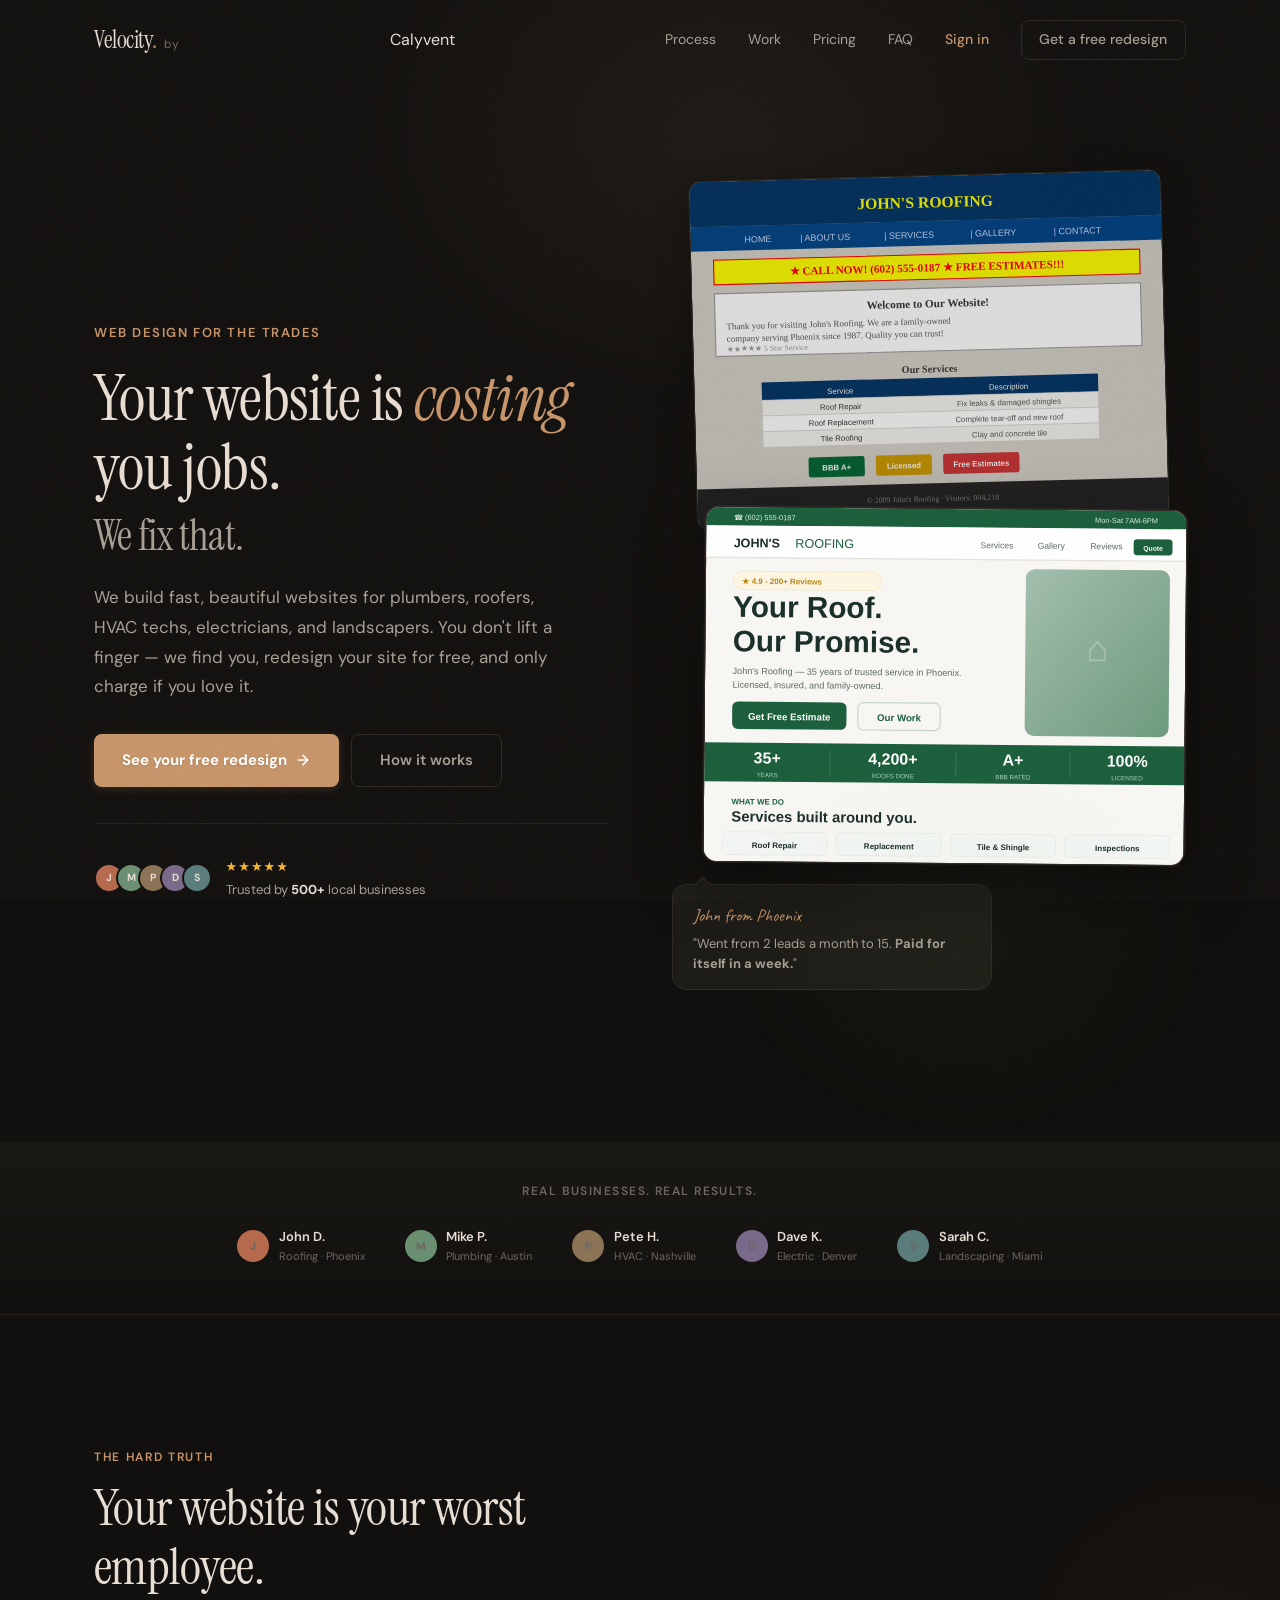
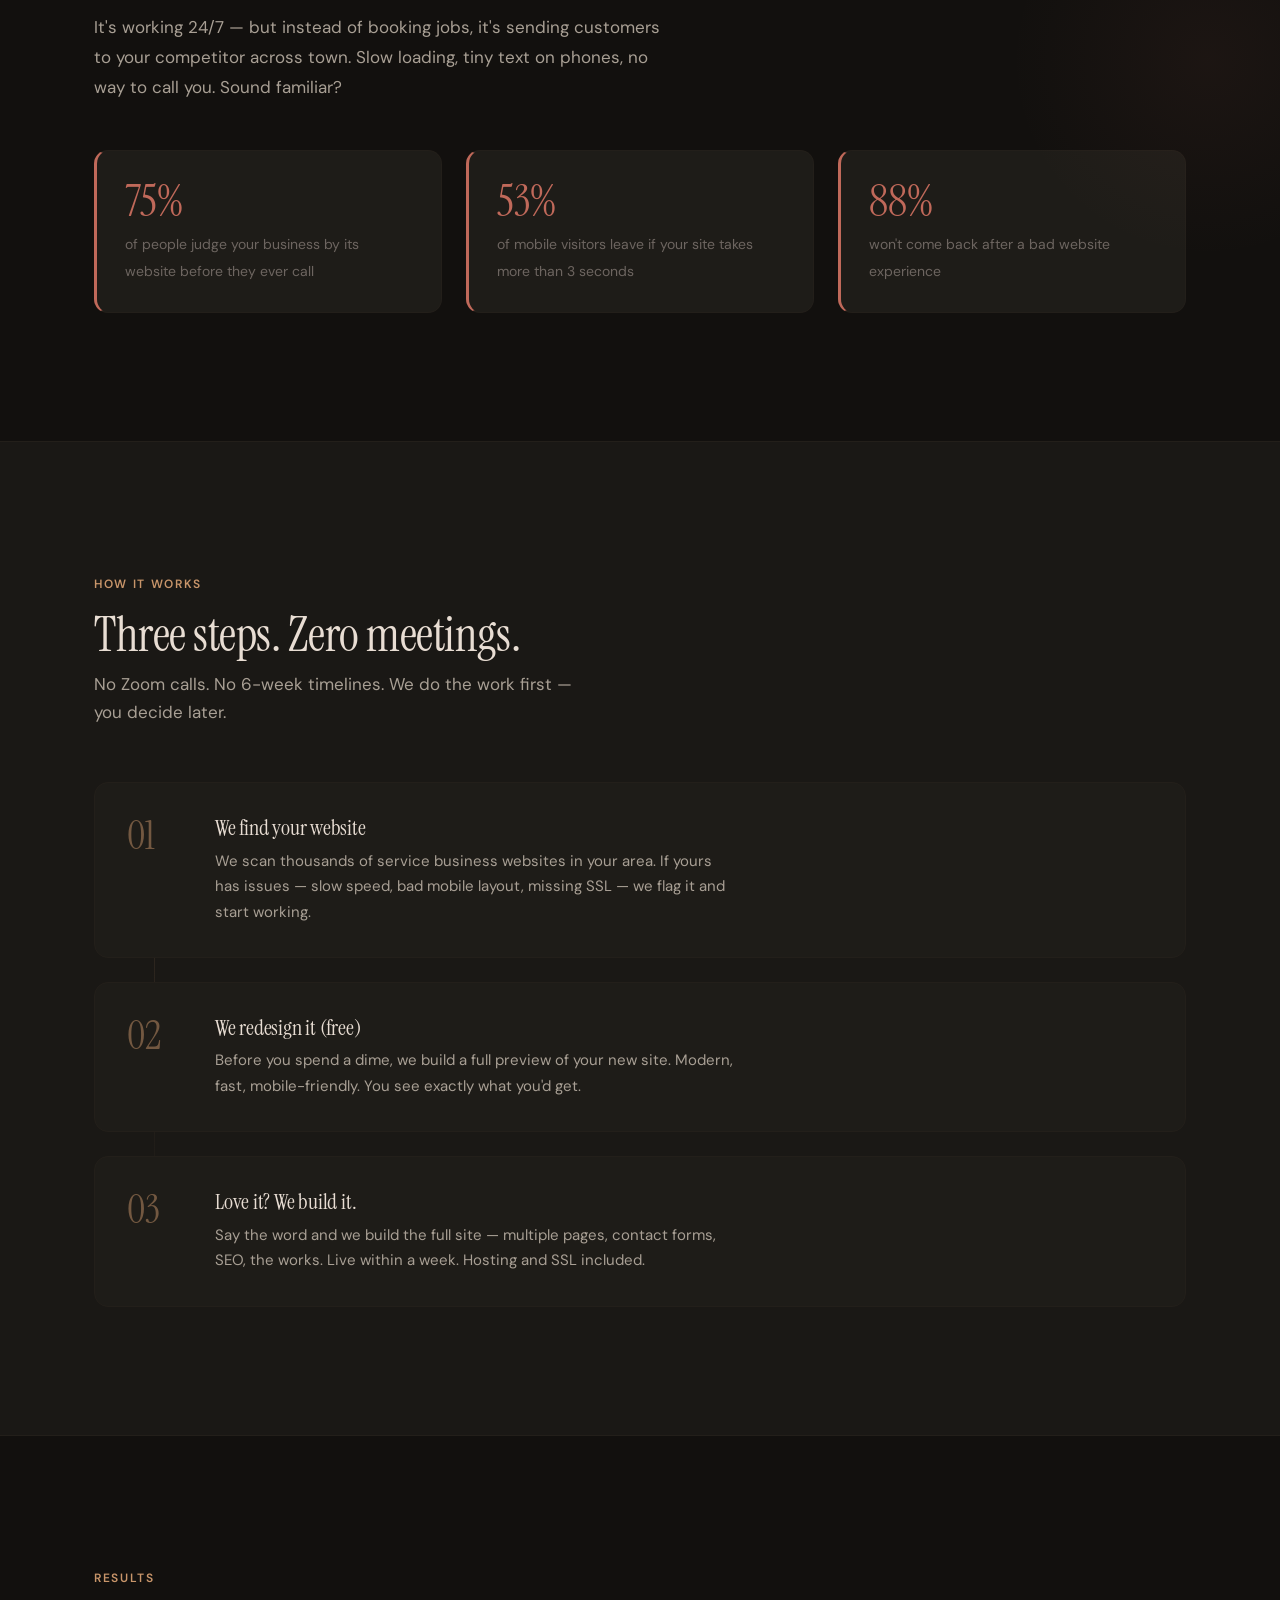
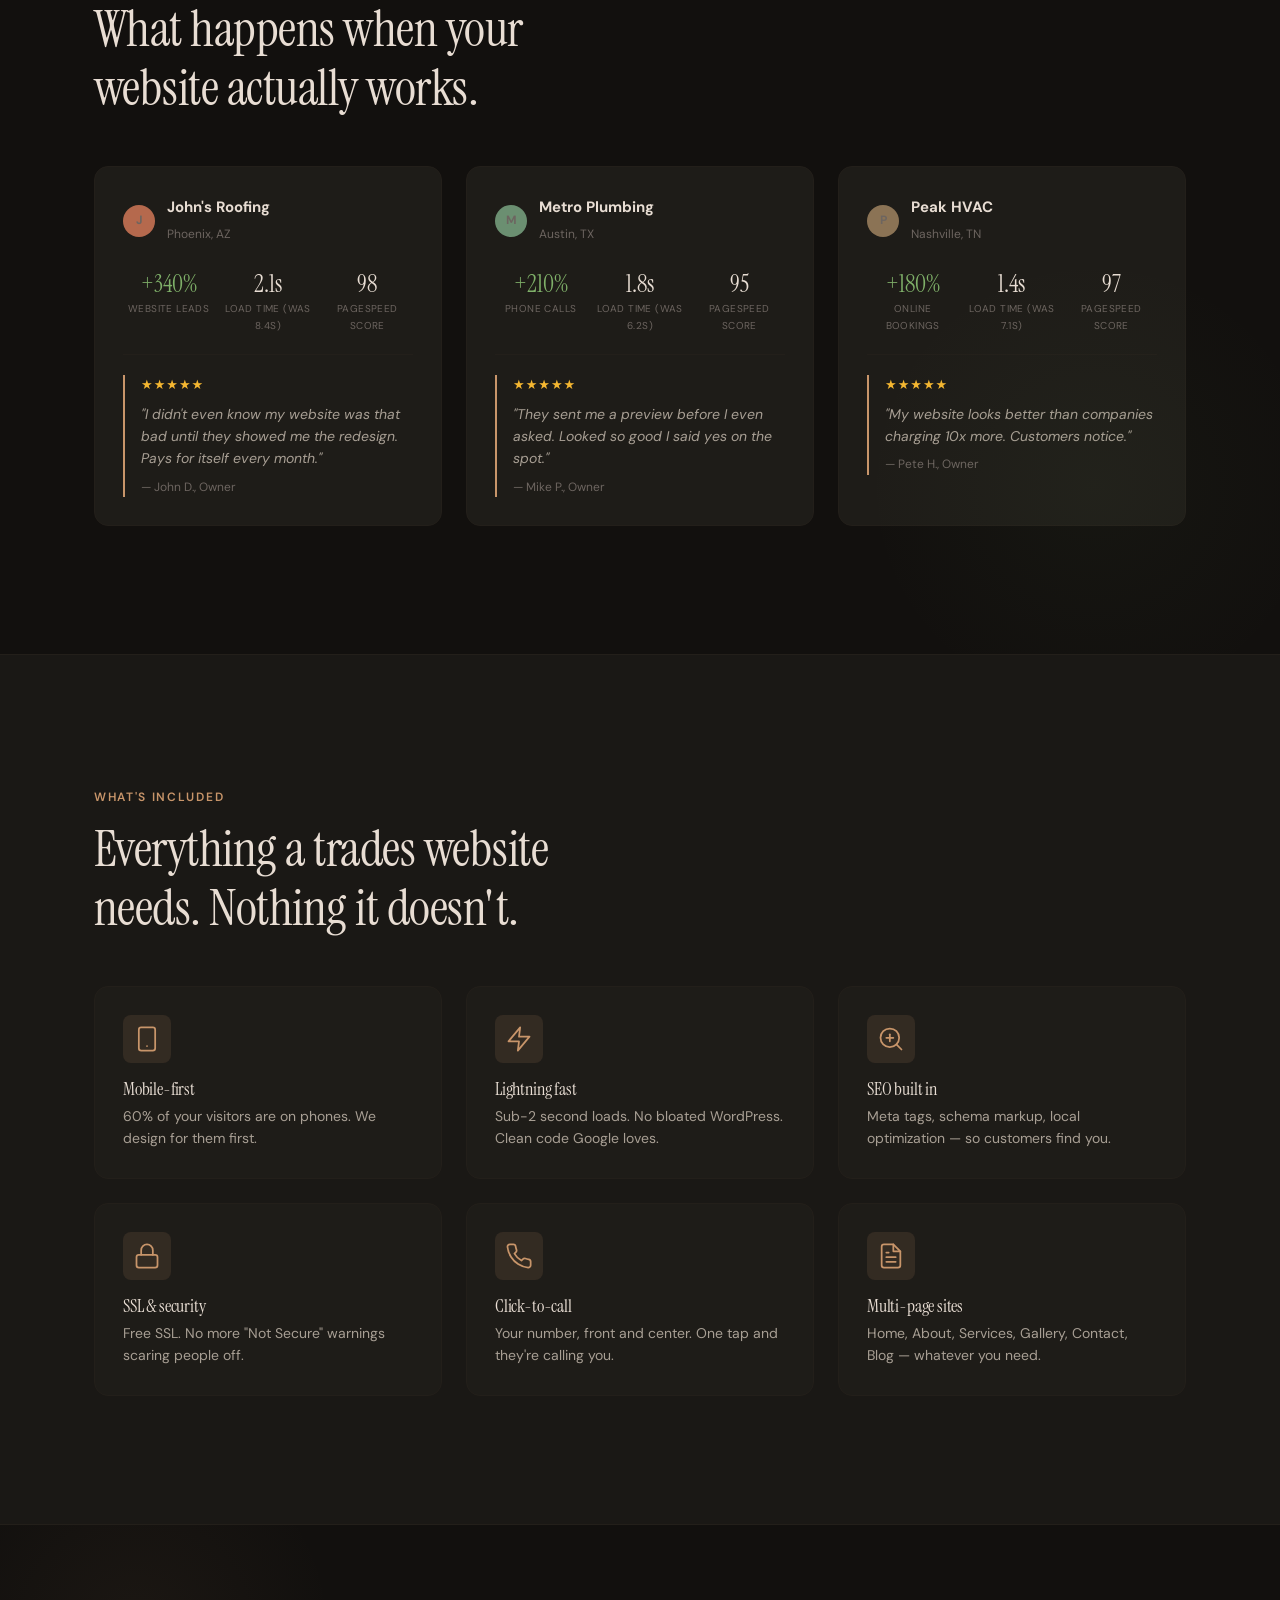
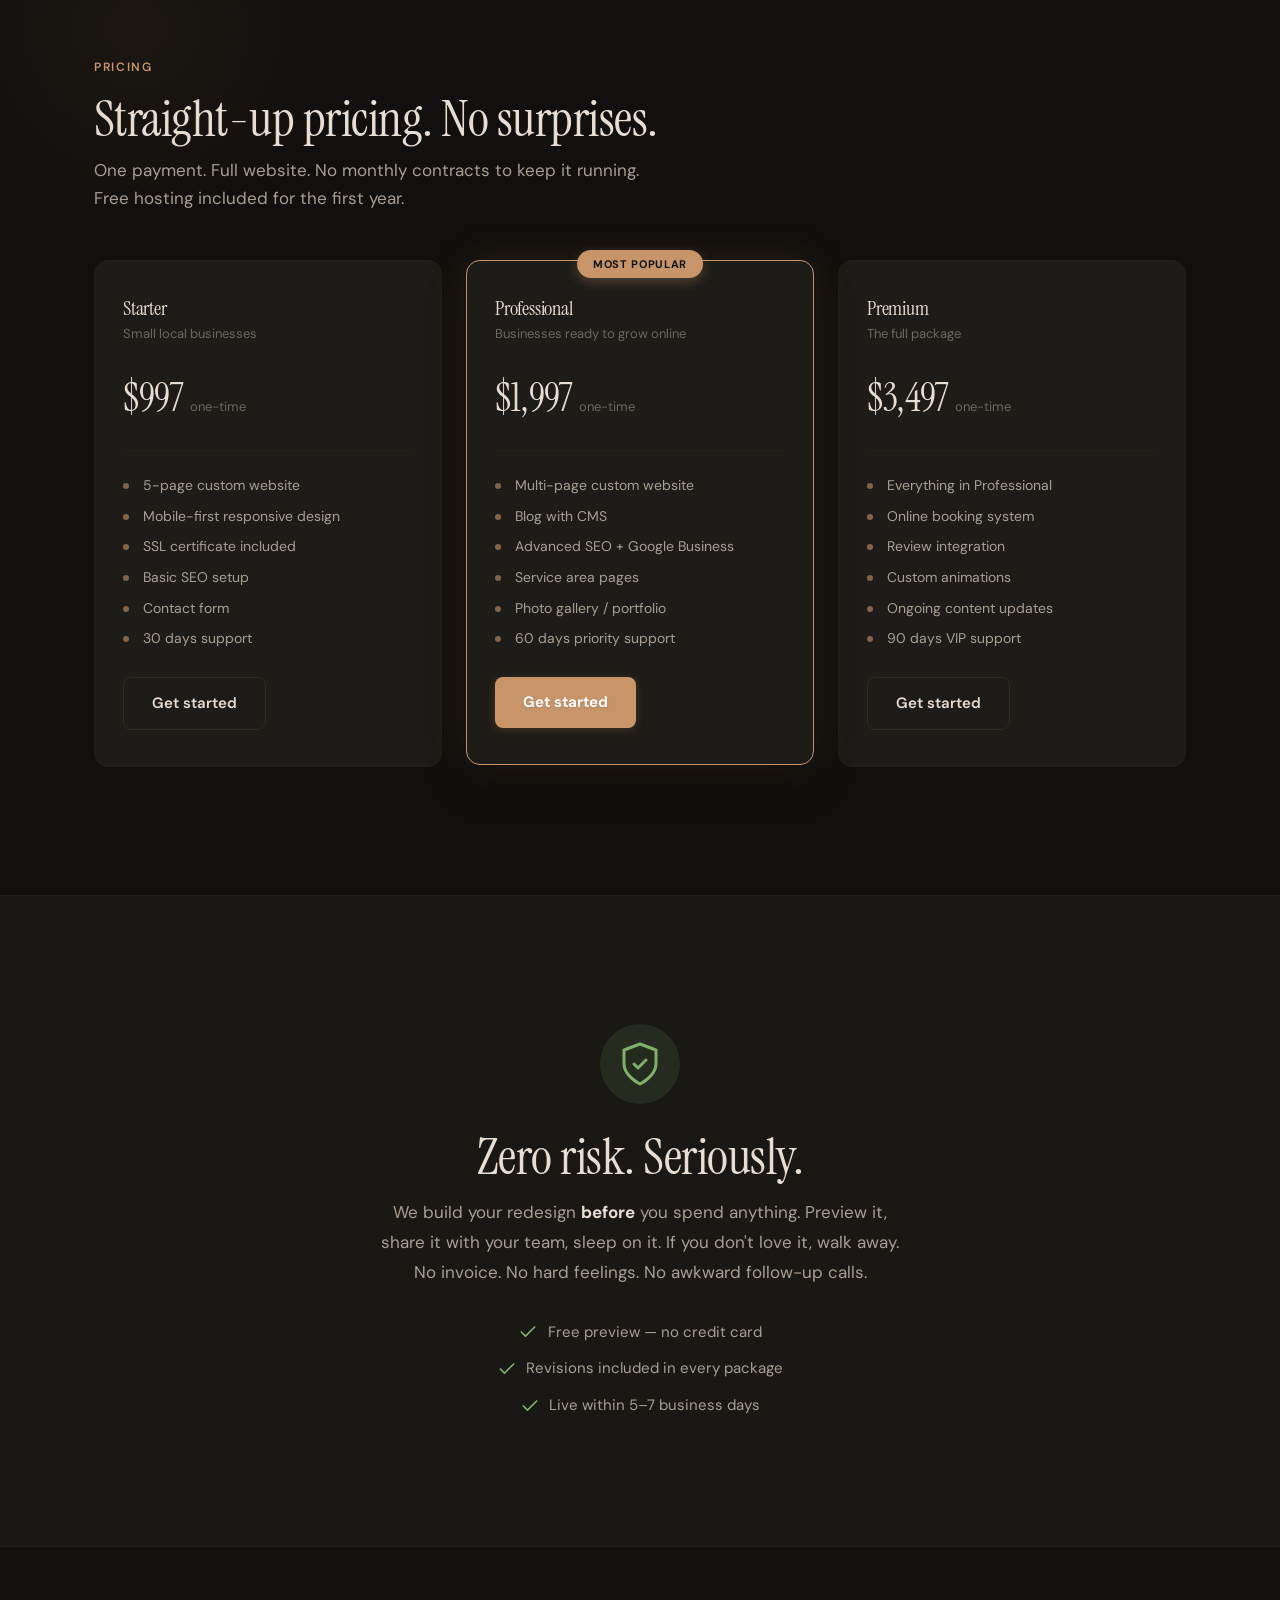
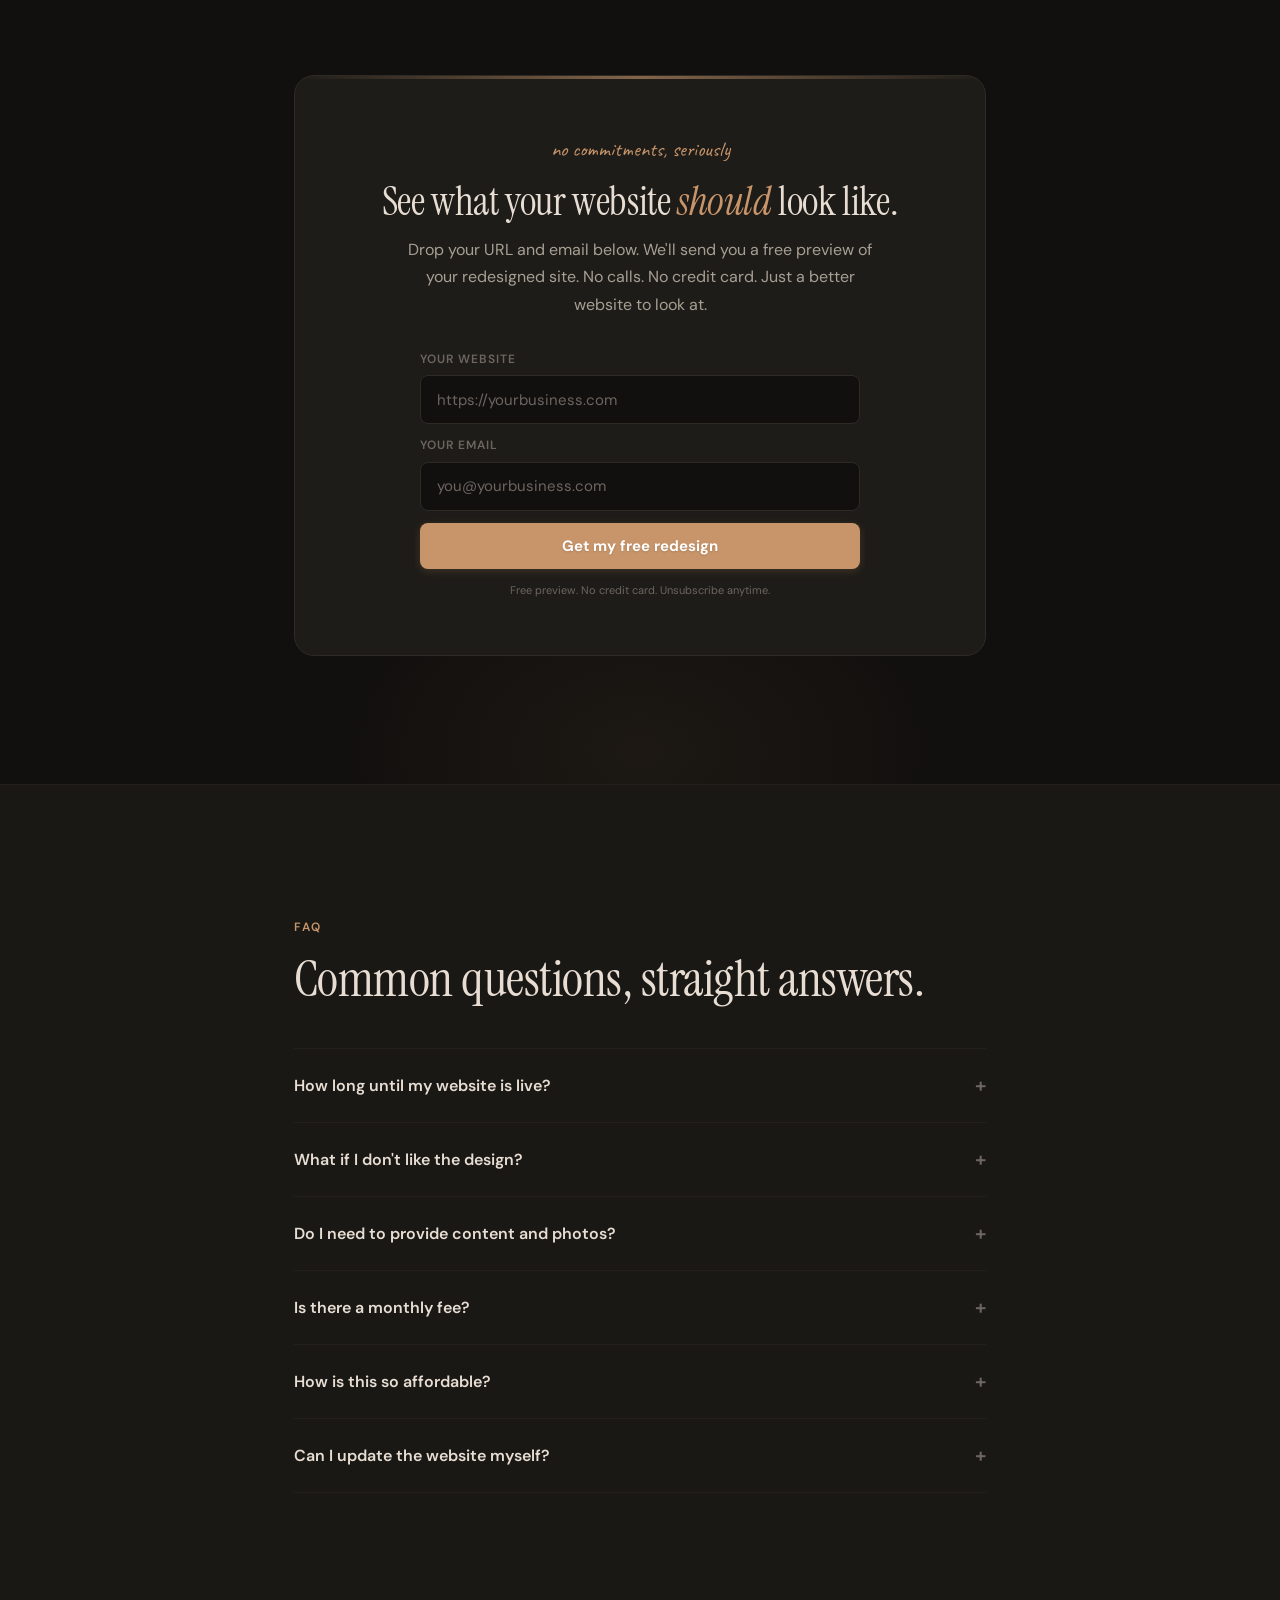
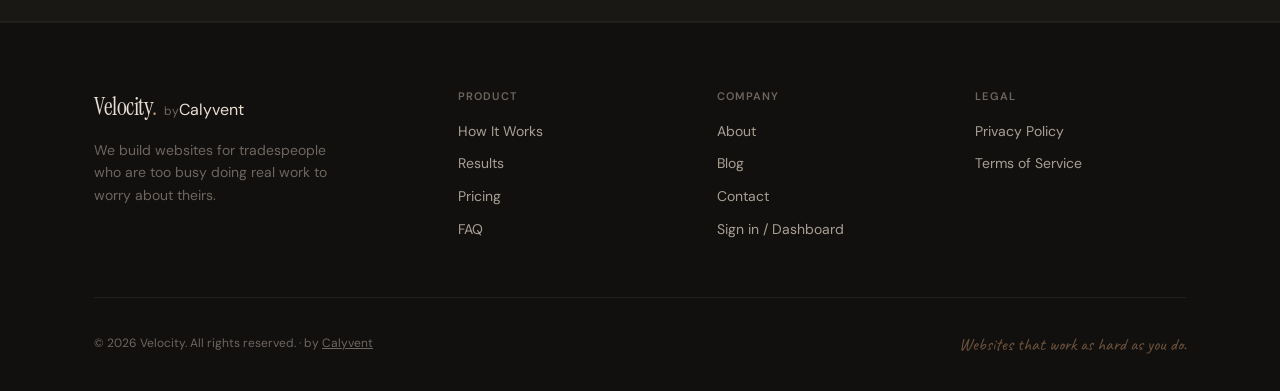
==== commit ecb65570: "Merge pull request #21 from BenGurWaves/claude/fix-firefox-hero-section-aqATS Claude/fix firefox her" ====
--- a/website/index.html
+++ b/website/index.html
@@ -16,7 +16,7 @@
   <!-- ══════════════ NAV ══════════════ -->
   <nav class="nav" id="nav">
     <div class="nav-inner">
-      <a href="#" class="logo">Velocity<span class="logo-dot">.</span></a>
+      <a href="#" class="logo">Velocity<span class="logo-dot">.</span> <span class="logo-sub">by <a href="https://calyvent.com" target="_blank">Calyvent</a></span></a>
       <div class="nav-links" id="navLinks">
         <a href="#process">Process</a>
         <a href="#work">Work</a>
@@ -638,7 +638,7 @@
     <div class="container">
       <div class="footer-grid">
         <div class="footer-brand">
-          <a href="#" class="logo">Velocity<span class="logo-dot">.</span></a>
+          <a href="#" class="logo">Velocity<span class="logo-dot">.</span> <span class="logo-sub">by <a href="https://calyvent.com" target="_blank">Calyvent</a></span></a>
           <p>We build websites for tradespeople who are too busy doing real work to worry about theirs.</p>
         </div>
         <div class="footer-col">
@@ -668,7 +668,7 @@
         </div>
       </div>
       <div class="footer-bottom">
-        <p>&copy; 2026 Velocity. All rights reserved.</p>
+        <p>&copy; 2026 Velocity. All rights reserved. &middot; by <a href="https://calyvent.com" target="_blank" style="color:inherit;text-decoration:underline;">Calyvent</a></p>
         <p class="footer-note">Websites that work as hard as you do.</p>
       </div>
     </div>
--- a/website/styles.css
+++ b/website/styles.css
@@ -167,7 +167,10 @@
 
 .btn-primary {
   background: var(--accent);
-  color: #12100e;
+  color: #fff;
+  font-weight: 700;
+  text-shadow: 0 1px 2px rgba(0,0,0,0.15);
+  box-shadow: 0 2px 8px rgba(200, 149, 106, 0.2);
 }
 .btn-primary svg {
   transition: transform 0.2s var(--ease);
@@ -175,10 +178,14 @@
 .btn-primary:hover {
   background: var(--accent-hover);
   transform: translateY(-1px);
-  box-shadow: 0 6px 24px rgba(200, 149, 106, 0.25);
+  box-shadow: 0 6px 24px rgba(200, 149, 106, 0.3);
 }
 .btn-primary:hover svg {
   transform: translateX(3px);
+}
+.btn-primary:active {
+  transform: translateY(0);
+  box-shadow: 0 1px 4px rgba(200, 149, 106, 0.2);
 }
 
 .btn-ghost {
@@ -189,6 +196,7 @@
 .btn-ghost:hover {
   color: var(--text);
   border-color: var(--text-muted);
+  background: rgba(255,255,255,0.03);
 }
 
 .btn-outline {
@@ -200,6 +208,36 @@
   border-color: var(--accent);
   color: var(--accent);
   background: var(--accent-glow);
+}
+
+/* Disabled buttons */
+.btn:disabled,
+.btn[disabled] {
+  opacity: 0.5;
+  cursor: not-allowed;
+  transform: none !important;
+  box-shadow: none !important;
+}
+
+/* Green action button */
+.btn-success {
+  background: var(--green);
+  color: #fff;
+  font-weight: 700;
+  text-shadow: 0 1px 2px rgba(0,0,0,0.15);
+  box-shadow: 0 2px 8px rgba(127, 176, 105, 0.2);
+}
+.btn-success:hover {
+  background: #8fc075;
+  transform: translateY(-1px);
+  box-shadow: 0 6px 24px rgba(127, 176, 105, 0.3);
+}
+
+/* Danger button */
+.btn-danger {
+  background: var(--red);
+  color: #fff;
+  font-weight: 700;
 }
 
 
@@ -242,6 +280,9 @@
   letter-spacing: -0.02em;
 }
 .logo-dot { color: var(--accent); }
+.logo-sub { font-family: var(--font-body); font-size: 0.5em; color: var(--text-muted); font-weight: 400; margin-left: 0.35em; letter-spacing: 0; vertical-align: baseline; }
+.logo-sub a { color: var(--text-muted); text-decoration: none; transition: color 0.2s; }
+.logo-sub a:hover { color: var(--accent); }
 
 .nav-links {
   display: flex;
@@ -1295,25 +1336,28 @@
   font-size: 0.75rem;
   font-weight: 600;
   color: var(--text-muted);
-  margin-bottom: 0.3rem;
+  margin-bottom: 0.35rem;
   text-transform: uppercase;
   letter-spacing: 0.08em;
 }
 .input-wrap input {
   width: 100%;
-  padding: 0.8rem 1rem;
+  padding: 0.85rem 1rem;
   background: var(--bg);
   border: 1px solid var(--border);
   border-radius: var(--radius);
   color: var(--text);
   font-size: 0.9375rem;
   font-family: var(--font-body);
-  transition: border-color var(--duration);
+  transition: border-color var(--duration), box-shadow var(--duration);
 }
 .input-wrap input:focus {
   outline: none;
   border-color: var(--accent);
   box-shadow: 0 0 0 3px var(--accent-glow);
+}
+.input-wrap input:hover:not(:focus) {
+  border-color: var(--text-muted);
 }
 .input-wrap input::placeholder {
   color: var(--text-muted);
@@ -1404,7 +1448,7 @@
   transition: color var(--duration);
 }
 .footer-col a:hover {
-  color: var(--text);
+  color: var(--accent);
 }
 
 .footer-bottom {
@@ -1421,9 +1465,6 @@
   font-size: 1.1rem;
   color: var(--accent);
   opacity: 0.5;
-}
-.footer-col a:hover {
-  color: var(--accent);
 }
 
 @media (max-width: 768px) {
@@ -1445,36 +1486,66 @@
   display: flex;
   align-items: center;
   justify-content: center;
+  position: relative;
+}
+/* Decorative glow behind auth card */
+.auth-page::before {
+  content: '';
+  position: absolute;
+  top: 35%;
+  left: 50%;
+  transform: translate(-50%, -50%);
+  width: 500px;
+  height: 400px;
+  background: radial-gradient(ellipse, rgba(200, 149, 106, 0.06) 0%, transparent 70%);
+  pointer-events: none;
 }
 
 .auth-card {
   background: var(--bg-card);
   border: 1px solid var(--border);
   border-radius: var(--radius-xl);
-  padding: 2.5rem 2rem;
+  padding: 2.75rem 2.25rem;
   width: 100%;
-  max-width: 420px;
+  max-width: 440px;
+  position: relative;
+  box-shadow: 0 20px 60px rgba(0,0,0,0.3), 0 0 0 1px rgba(200, 149, 106, 0.05);
+}
+/* Subtle accent line at top */
+.auth-card::before {
+  content: '';
+  position: absolute;
+  top: 0;
+  left: 0;
+  right: 0;
+  height: 3px;
+  background: linear-gradient(90deg, transparent, var(--accent), transparent);
+  opacity: 0.5;
+  border-radius: var(--radius-xl) var(--radius-xl) 0 0;
 }
 
 .auth-header {
   text-align: center;
-  margin-bottom: 1.75rem;
+  margin-bottom: 2rem;
 }
 .auth-header .logo {
-  font-size: 1.75rem;
+  font-size: 2rem;
   display: inline-block;
-  margin-bottom: 0.35rem;
+  margin-bottom: 0.5rem;
 }
 .auth-subtitle {
-  font-size: 0.875rem;
-  color: var(--text-muted);
+  font-size: 0.9375rem;
+  color: var(--text-secondary);
 }
 
 .auth-tabs {
   display: flex;
-  gap: 0;
+  gap: 4px;
   margin-bottom: 2rem;
-  border-bottom: 1px solid var(--border);
+  background: var(--bg);
+  border-radius: var(--radius);
+  padding: 4px;
+  border: 1px solid var(--border-subtle);
 }
 
 @media (max-width: 480px) {
@@ -1482,7 +1553,7 @@
 }
 .auth-tab {
   flex: 1;
-  background: none;
+  background: transparent;
   border: none;
   padding: 0.75rem 0;
   font-family: var(--font-body);
@@ -1490,40 +1561,59 @@
   font-weight: 600;
   color: var(--text-muted);
   cursor: pointer;
-  border-bottom: 2px solid transparent;
+  border-radius: calc(var(--radius) - 2px);
   transition: all var(--duration);
 }
 .auth-tab--active {
-  color: var(--accent);
-  border-bottom-color: var(--accent);
+  color: var(--text);
+  background: var(--bg-card);
+  box-shadow: 0 2px 8px rgba(0,0,0,0.15);
 }
 .auth-tab:hover { color: var(--text); }
 
 .auth-form {
   display: flex;
   flex-direction: column;
-  gap: 0.75rem;
+  gap: 1rem;
+}
+.auth-form .btn {
+  padding: 1rem 1.75rem;
+  font-size: 1rem;
+  margin-top: 0.5rem;
+}
+.auth-form .input-wrap input {
+  padding: 0.9rem 1rem;
+  font-size: 1rem;
+}
+.auth-form .input-wrap label {
+  font-size: 0.8125rem;
+  margin-bottom: 0.4rem;
+  color: var(--text-secondary);
 }
 
 .auth-fine {
   text-align: center;
   font-size: 0.8125rem;
   color: var(--text-muted);
-  margin-top: 0.5rem;
+  margin-top: 0.75rem;
 }
 .auth-fine a {
   color: var(--accent);
   text-decoration: underline;
+}
+.auth-fine a:hover {
+  color: var(--accent-hover);
 }
 
 .auth-error {
   text-align: center;
   font-size: 0.8125rem;
   color: var(--red);
-  padding: 0.5rem;
+  padding: 0.75rem 1rem;
   background: var(--red-soft);
+  border: 1px solid rgba(192, 105, 90, 0.2);
   border-radius: var(--radius);
-  margin-top: 0.5rem;
+  margin-top: 0.25rem;
 }
 
 
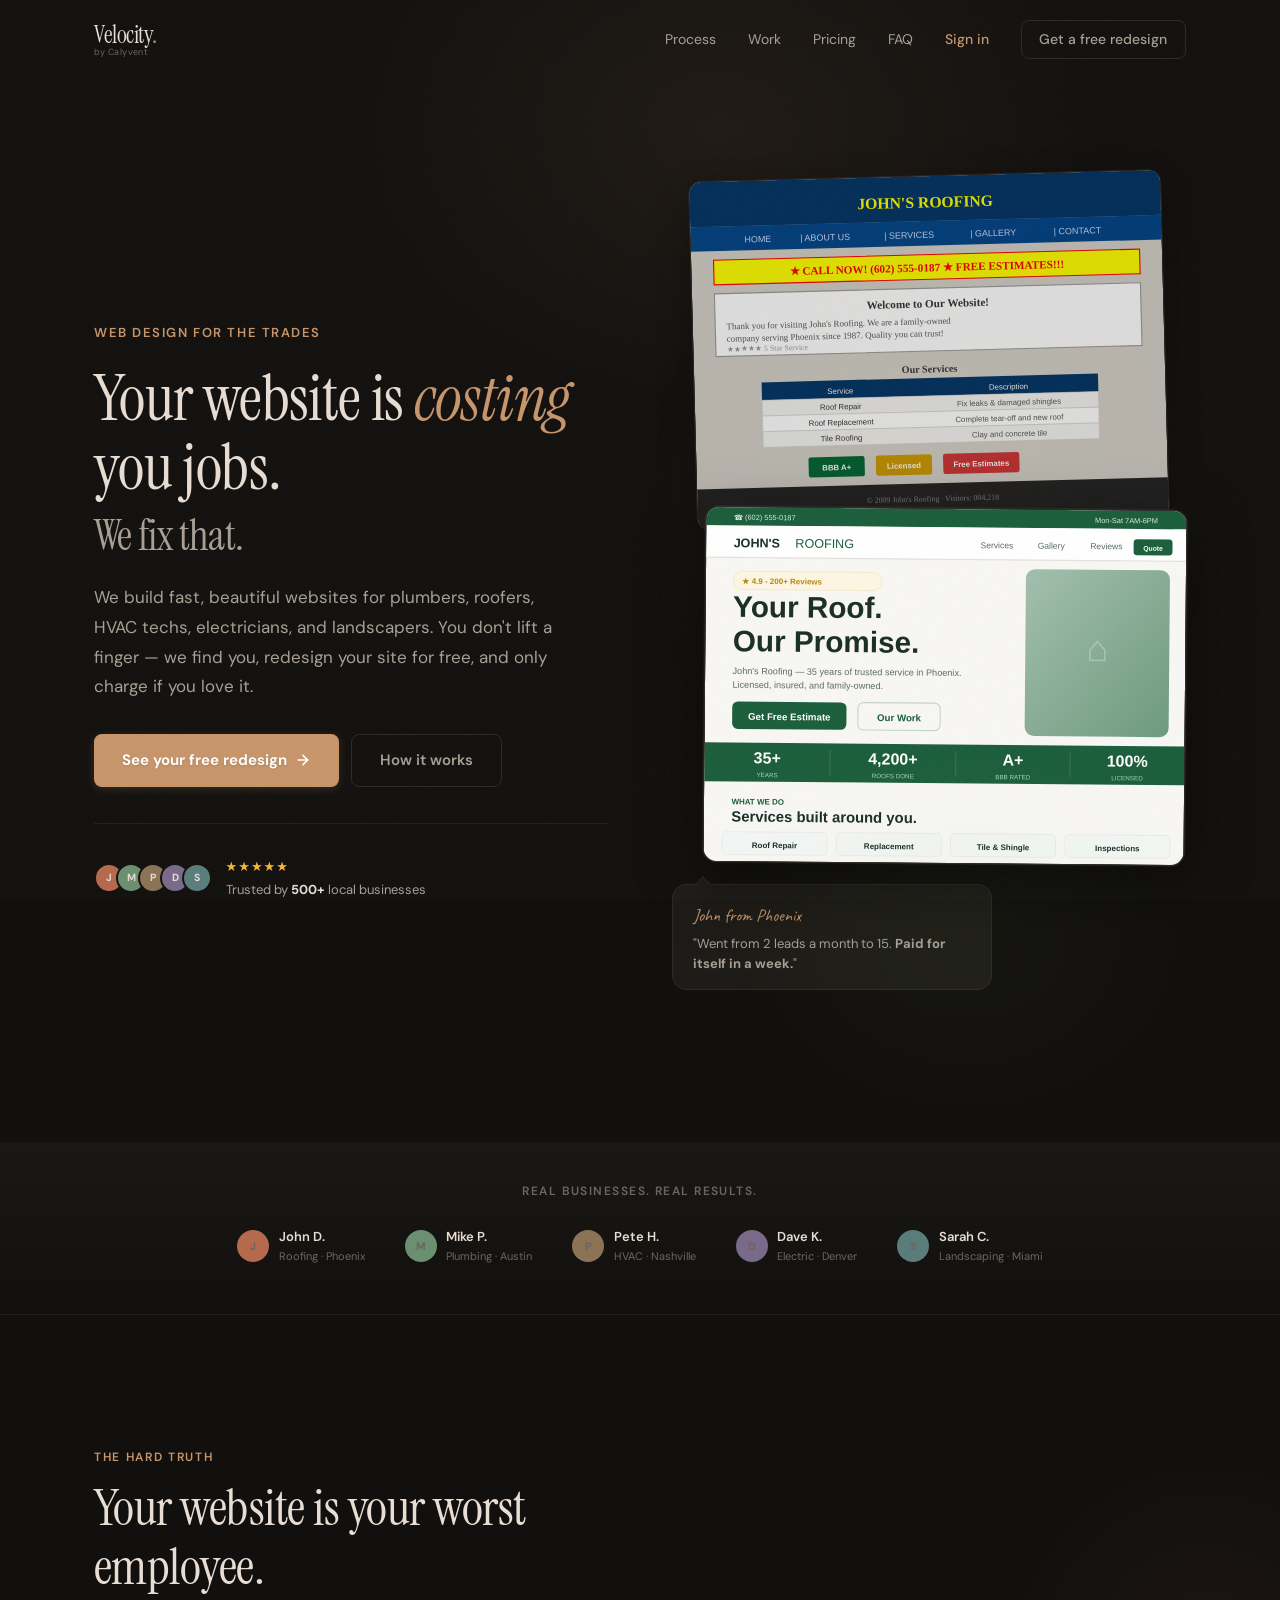
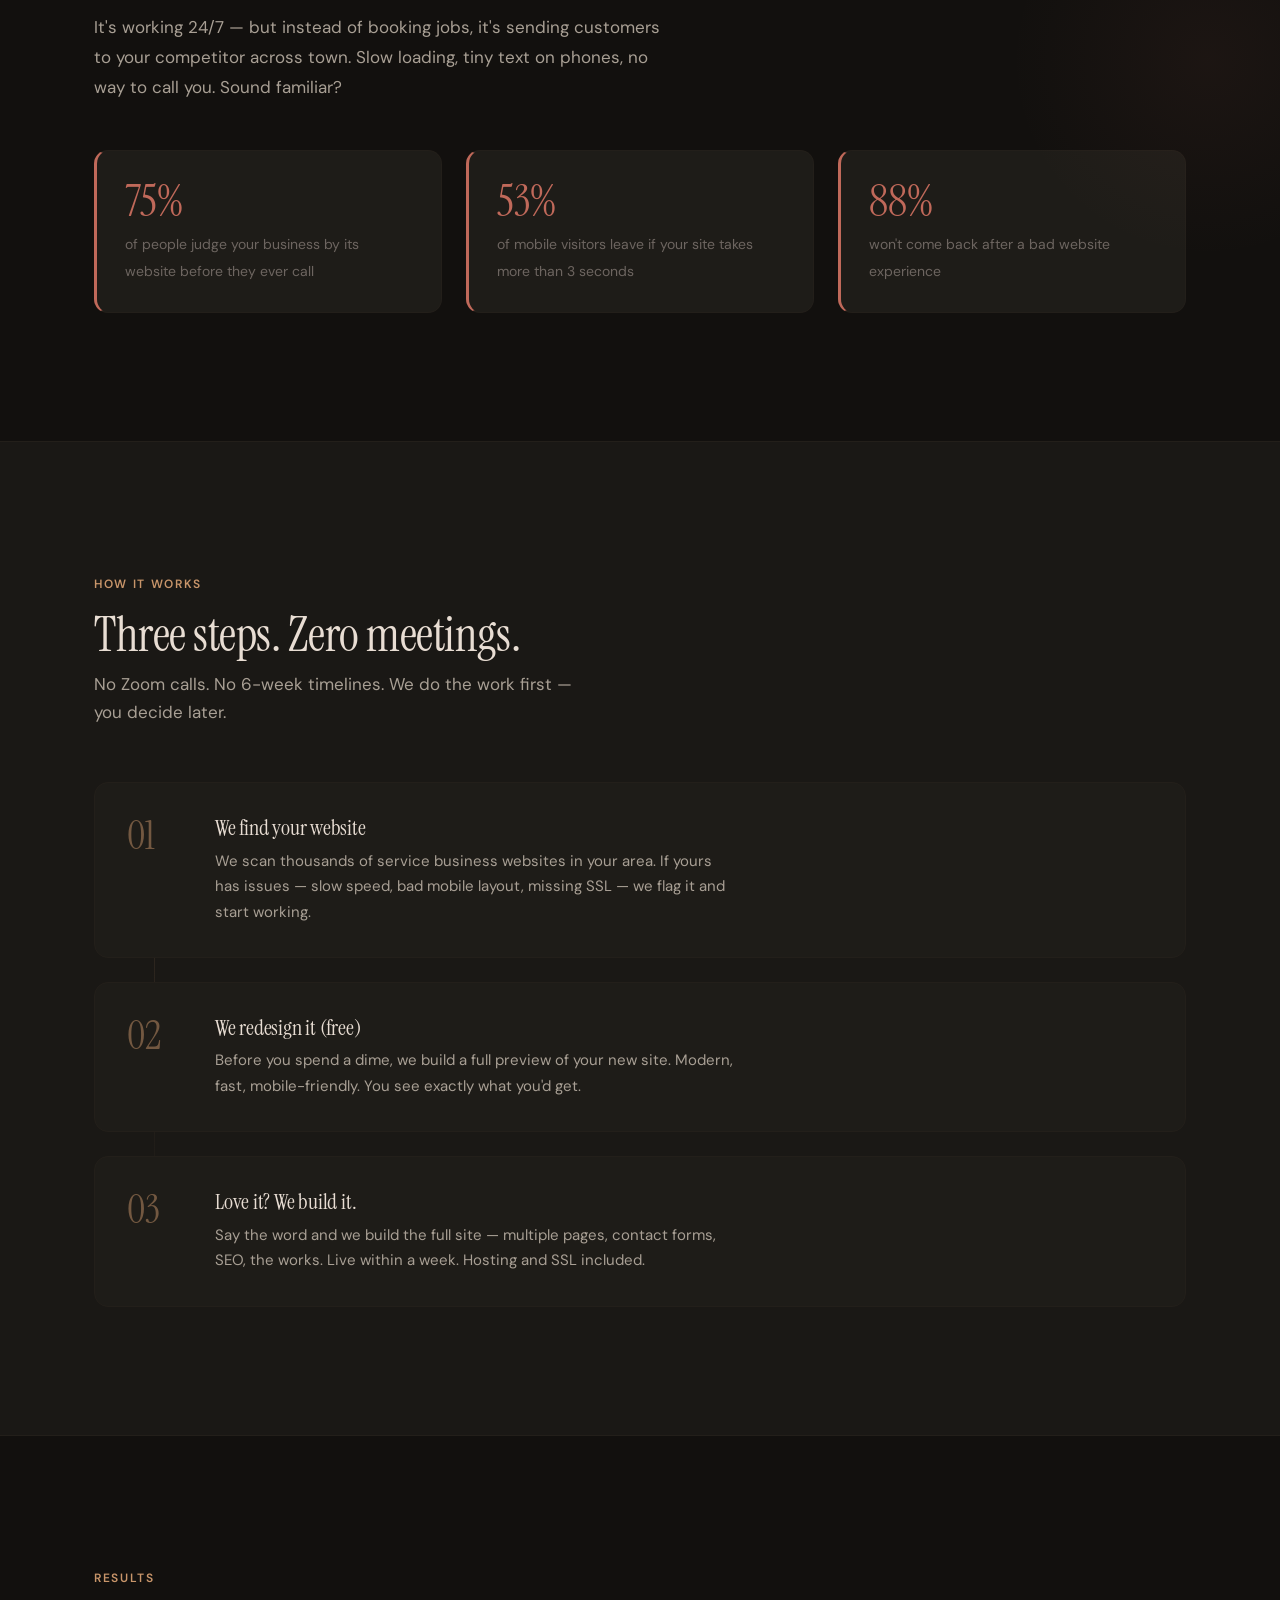
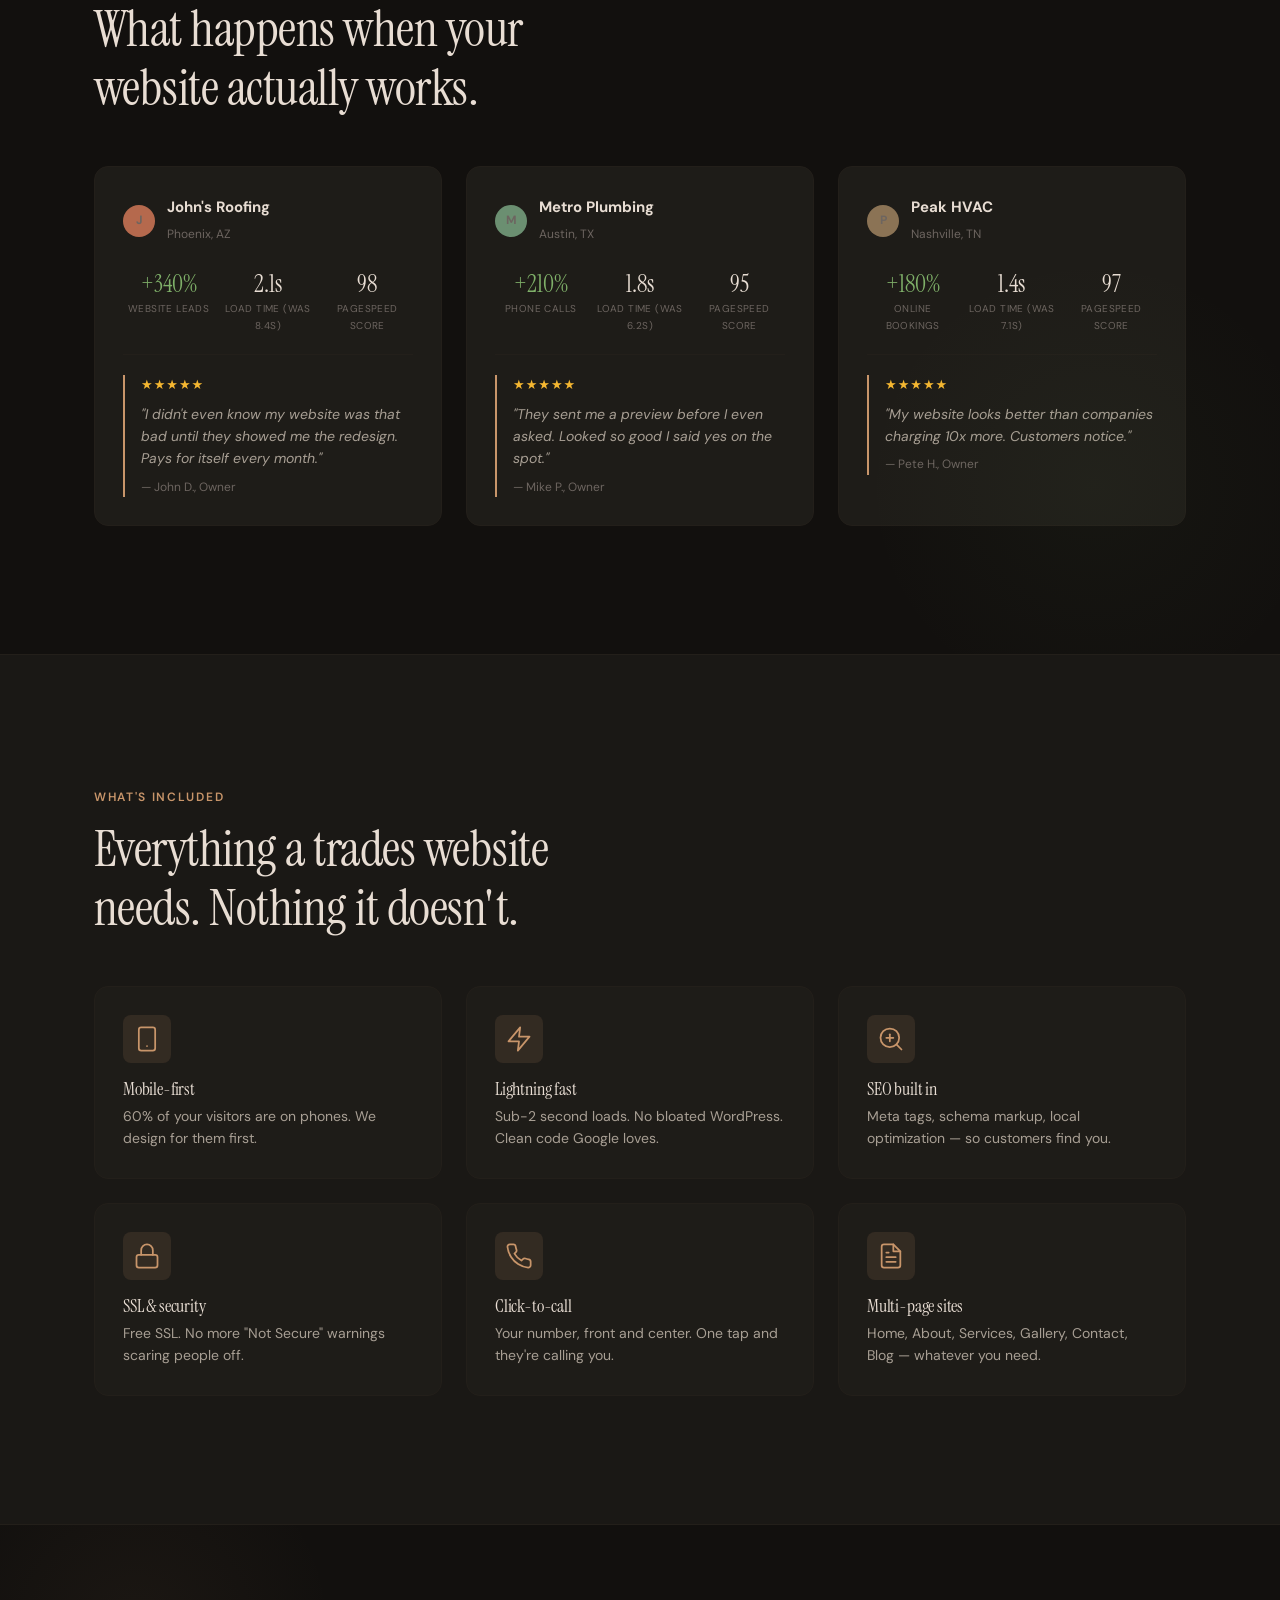
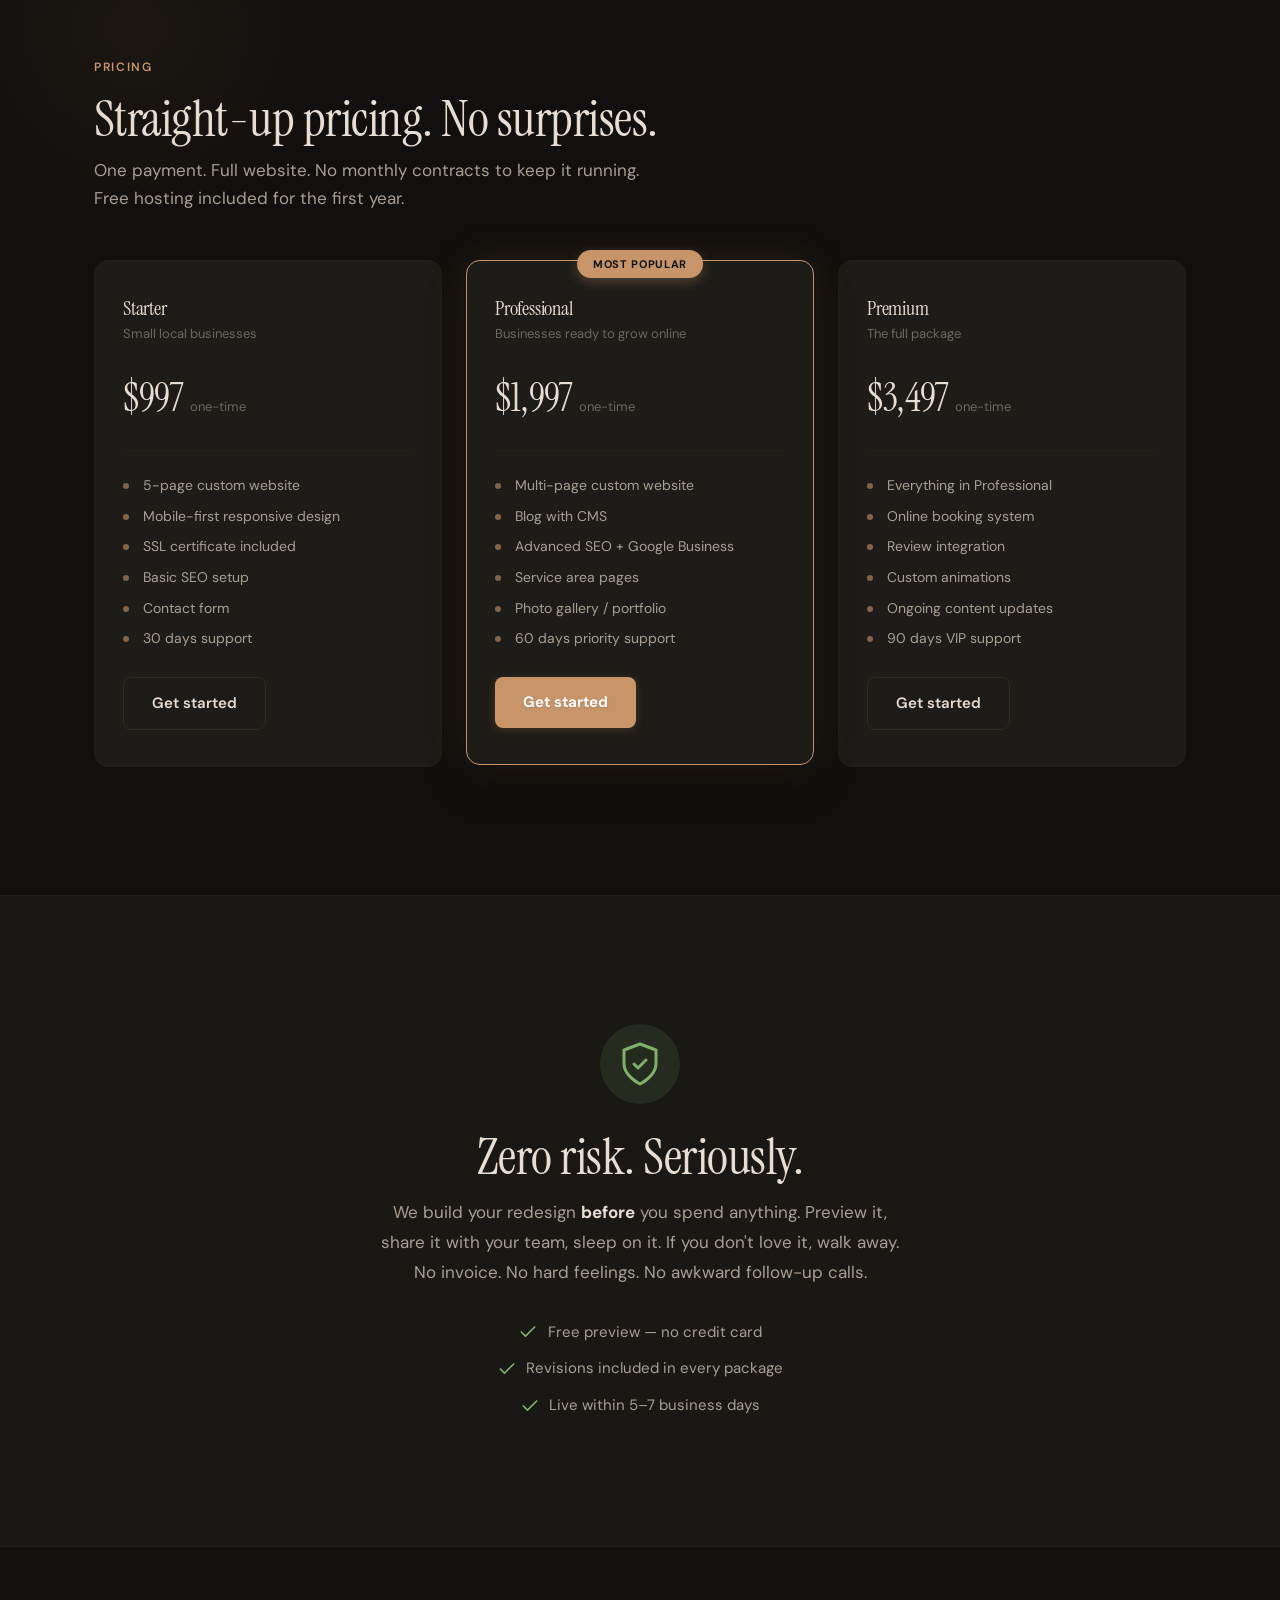
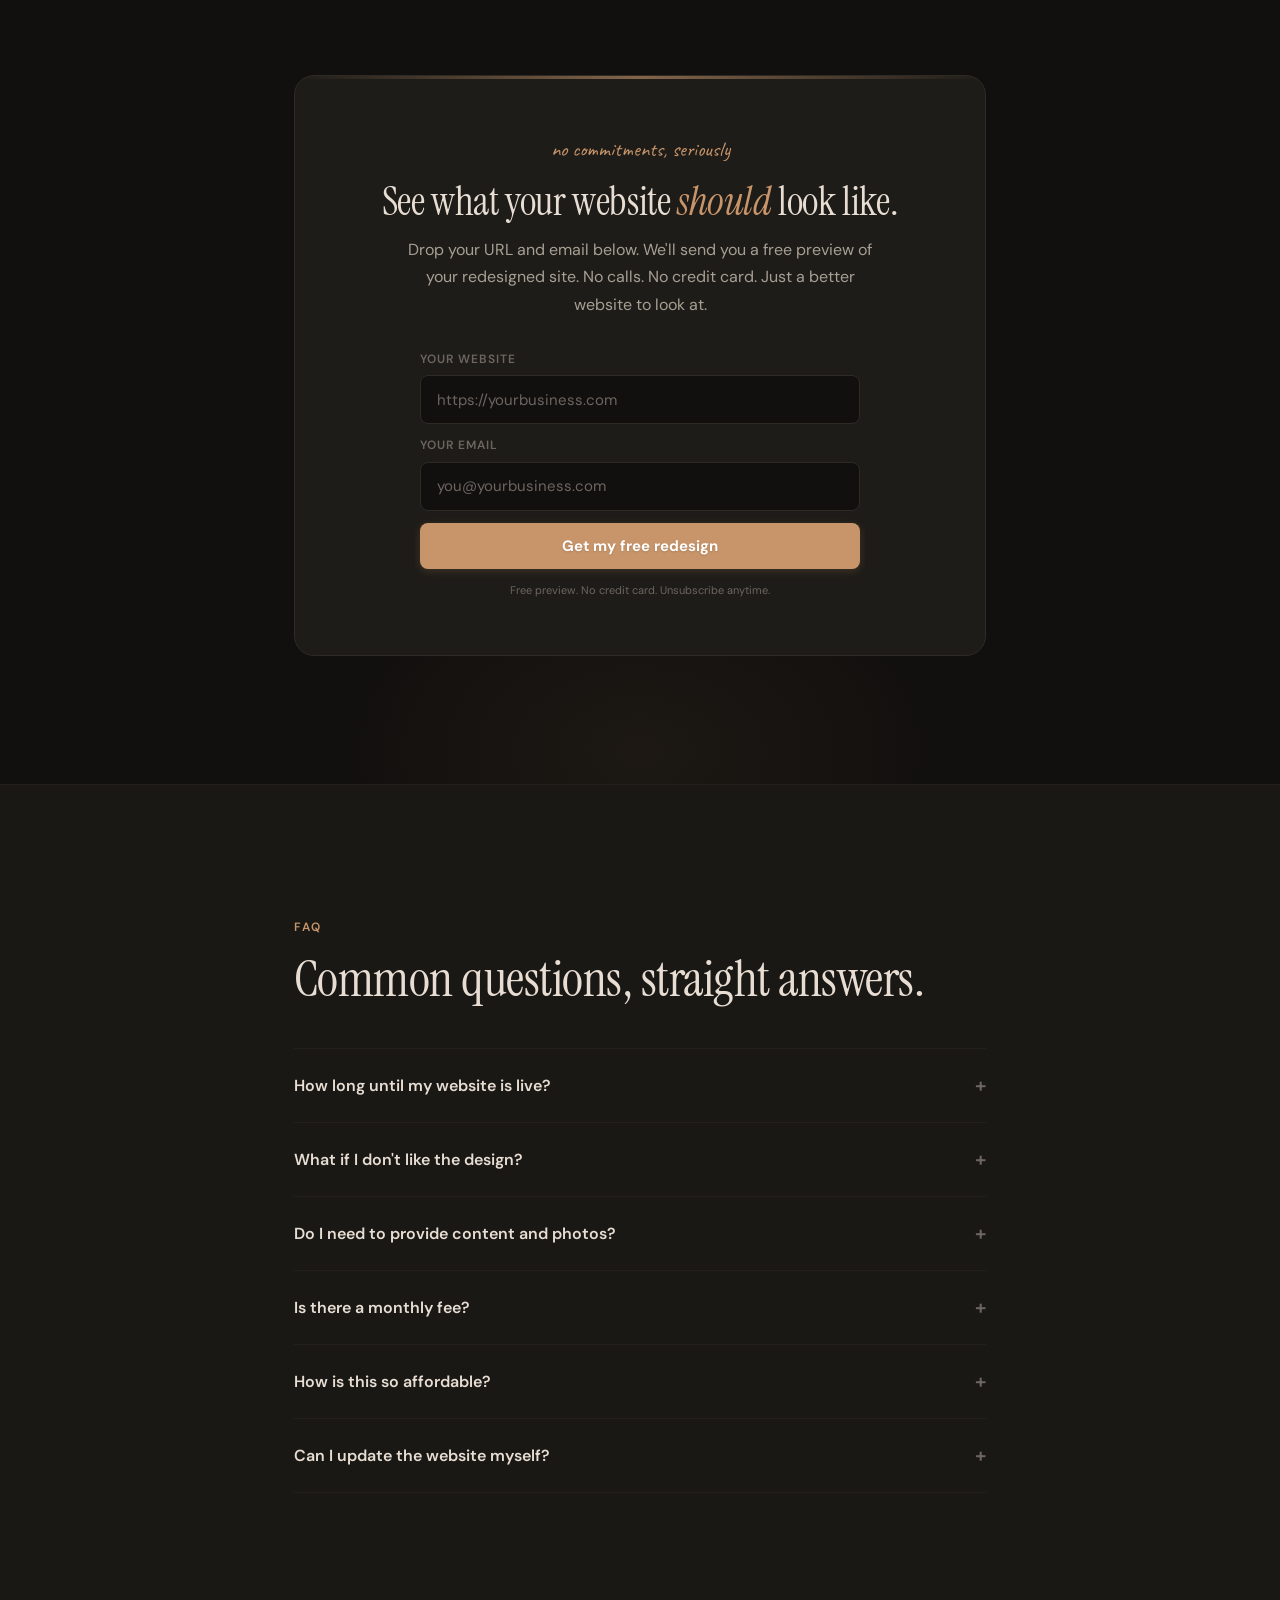
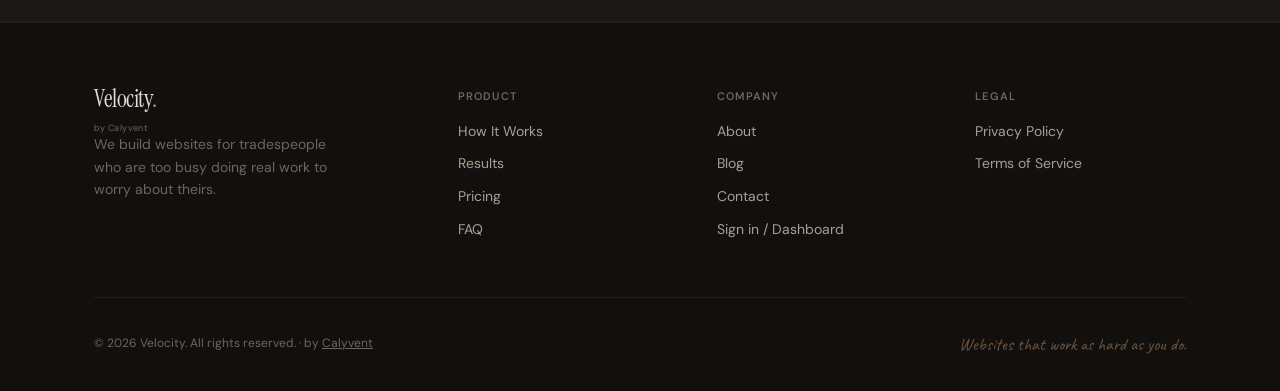
==== commit 8b4418db: "fix: Calyvent branding underneath logo, bug fixes, and 5 new features Branding fixes: - Move "by Cal" ====
--- a/website/index.html
+++ b/website/index.html
@@ -16,7 +16,7 @@
   <!-- ══════════════ NAV ══════════════ -->
   <nav class="nav" id="nav">
     <div class="nav-inner">
-      <a href="#" class="logo">Velocity<span class="logo-dot">.</span> <span class="logo-sub">by <a href="https://calyvent.com" target="_blank">Calyvent</a></span></a>
+      <div class="logo-wrap"><a href="#" class="logo">Velocity<span class="logo-dot">.</span></a><a href="https://calyvent.com" target="_blank" class="logo-sub">by Calyvent</a></div>
       <div class="nav-links" id="navLinks">
         <a href="#process">Process</a>
         <a href="#work">Work</a>
@@ -638,7 +638,7 @@
     <div class="container">
       <div class="footer-grid">
         <div class="footer-brand">
-          <a href="#" class="logo">Velocity<span class="logo-dot">.</span> <span class="logo-sub">by <a href="https://calyvent.com" target="_blank">Calyvent</a></span></a>
+          <div class="logo-wrap"><a href="#" class="logo">Velocity<span class="logo-dot">.</span></a><a href="https://calyvent.com" target="_blank" class="logo-sub">by Calyvent</a></div>
           <p>We build websites for tradespeople who are too busy doing real work to worry about theirs.</p>
         </div>
         <div class="footer-col">
@@ -673,6 +673,11 @@
       </div>
     </div>
   </footer>
+
+  <!-- Back to top -->
+  <button class="back-to-top" id="backToTop" aria-label="Back to top">
+    <svg width="20" height="20" viewBox="0 0 24 24" fill="none" stroke="currentColor" stroke-width="2" stroke-linecap="round" stroke-linejoin="round"><polyline points="18 15 12 9 6 15"/></svg>
+  </button>
 
   <script src="main.js"></script>
   <script>
--- a/website/styles.css
+++ b/website/styles.css
@@ -280,9 +280,9 @@
   letter-spacing: -0.02em;
 }
 .logo-dot { color: var(--accent); }
-.logo-sub { font-family: var(--font-body); font-size: 0.5em; color: var(--text-muted); font-weight: 400; margin-left: 0.35em; letter-spacing: 0; vertical-align: baseline; }
-.logo-sub a { color: var(--text-muted); text-decoration: none; transition: color 0.2s; }
-.logo-sub a:hover { color: var(--accent); }
+.logo-wrap { display: flex; flex-direction: column; line-height: 1; }
+.logo-sub { display: block; font-family: var(--font-body); font-size: 0.5625rem; color: var(--text-muted); font-weight: 400; letter-spacing: 0.04em; text-decoration: none; margin-top: 1px; transition: color 0.2s; }
+.logo-sub:hover { color: var(--accent); }
 
 .nav-links {
   display: flex;
@@ -1616,6 +1616,20 @@
   margin-top: 0.25rem;
 }
 
+/* Password strength meter */
+.pw-strength { margin-top: 6px; }
+.pw-strength-bar { height: 4px; border-radius: 2px; background: var(--border-subtle); overflow: hidden; }
+.pw-strength-fill { height: 100%; border-radius: 2px; width: 0; transition: width 0.3s, background 0.3s; }
+.pw-strength-text { font-size: 0.6875rem; margin-top: 3px; color: var(--text-muted); }
+.pw-strength--weak .pw-strength-fill { width: 25%; background: var(--red); }
+.pw-strength--fair .pw-strength-fill { width: 50%; background: #d4a054; }
+.pw-strength--good .pw-strength-fill { width: 75%; background: var(--accent); }
+.pw-strength--strong .pw-strength-fill { width: 100%; background: var(--green); }
+
+/* Back to top button */
+.back-to-top { position: fixed; bottom: 2rem; right: 2rem; width: 44px; height: 44px; border-radius: 50%; background: var(--bg-card); border: 1px solid var(--border); color: var(--text-muted); cursor: pointer; display: flex; align-items: center; justify-content: center; opacity: 0; pointer-events: none; transition: opacity 0.3s, transform 0.3s, border-color 0.2s; transform: translateY(10px); z-index: 99; }
+.back-to-top.is-visible { opacity: 1; pointer-events: auto; transform: translateY(0); }
+.back-to-top:hover { border-color: var(--accent); color: var(--accent); }
 
 /* ══════════════════════════════════════════════════════════
    DASHBOARD
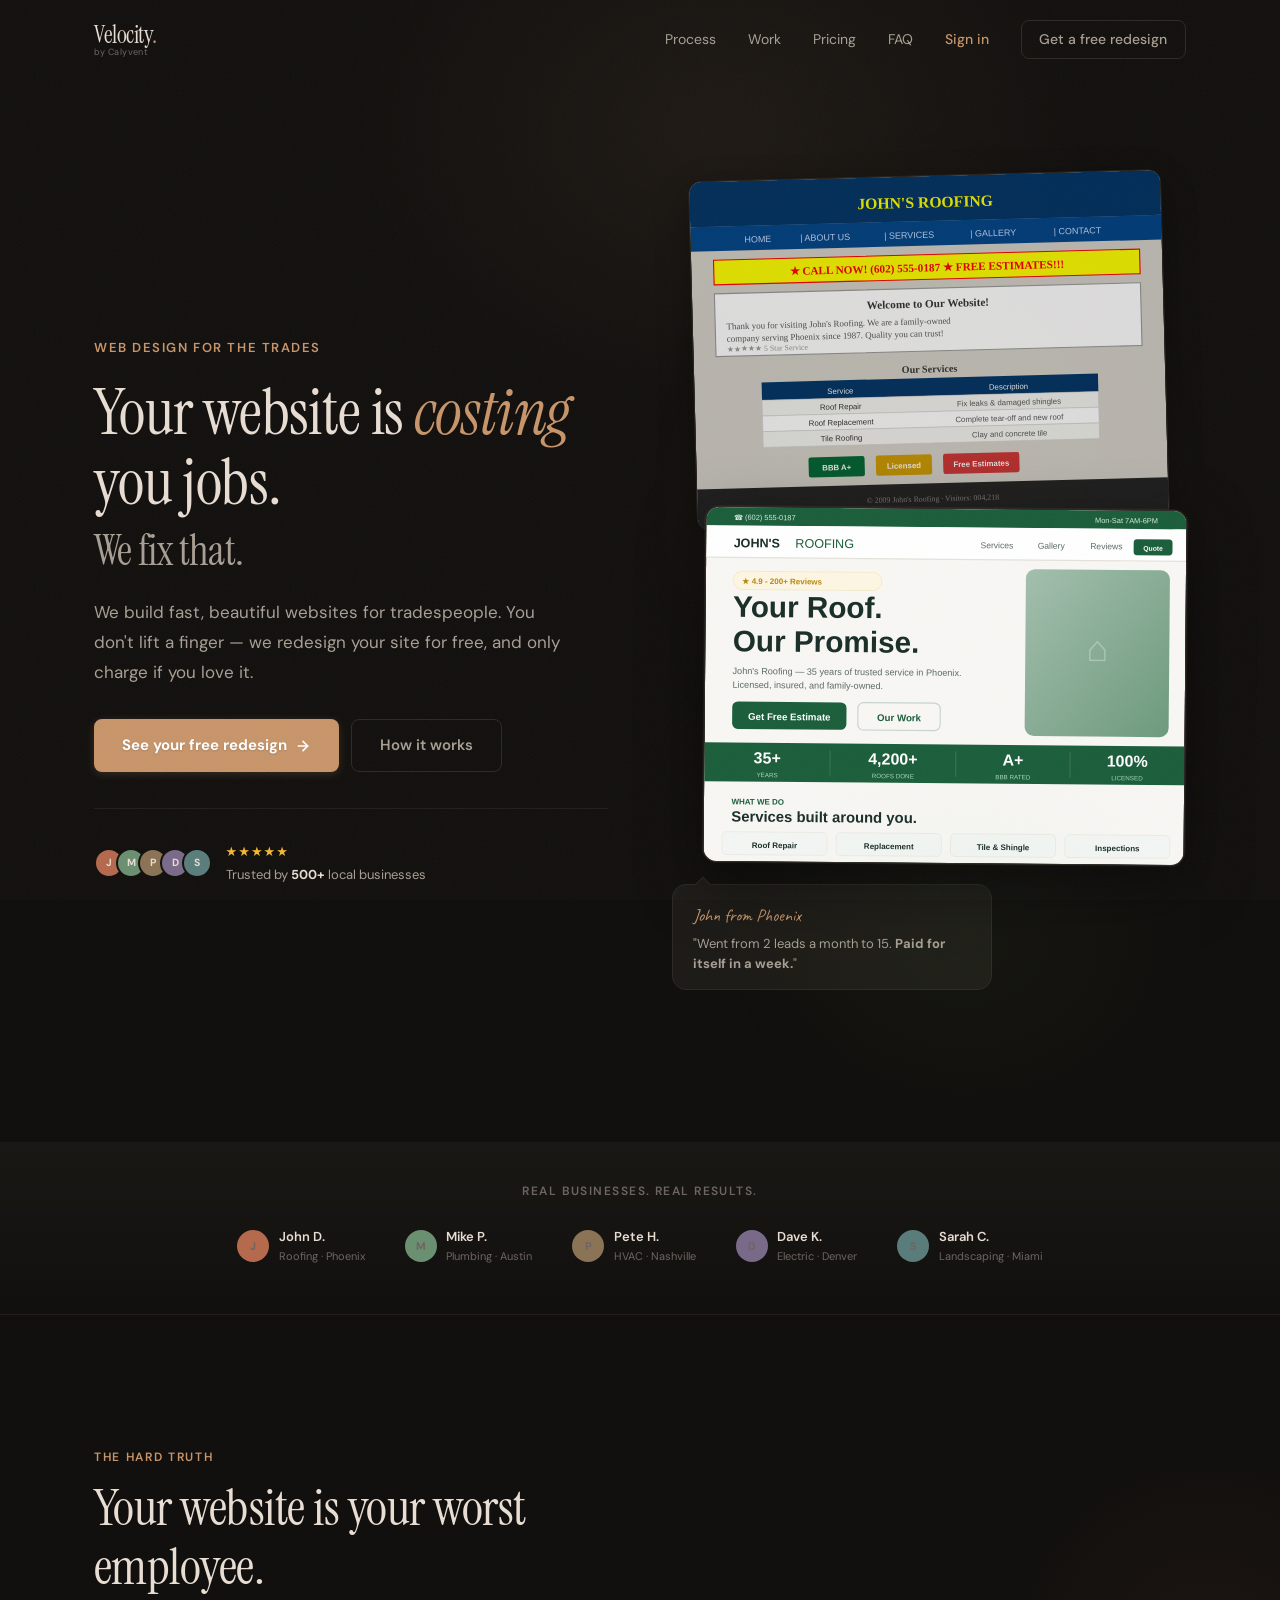
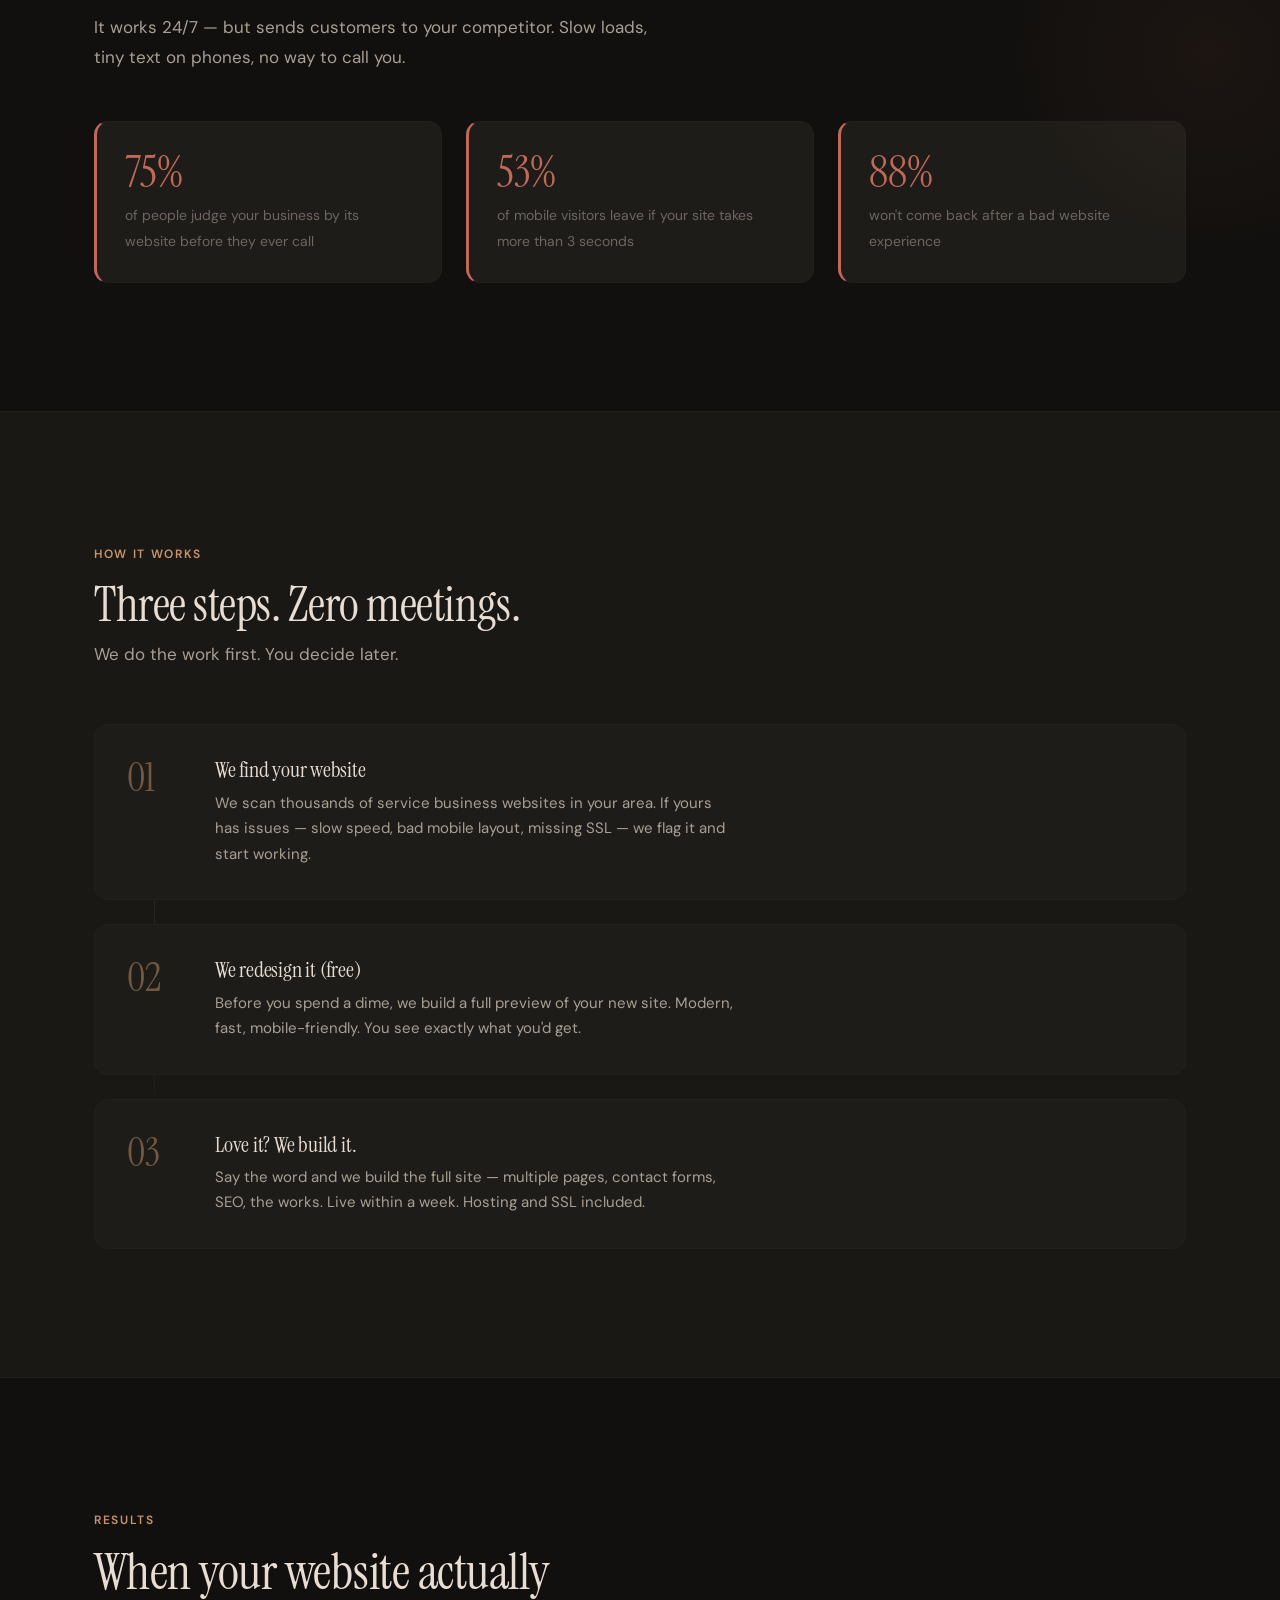
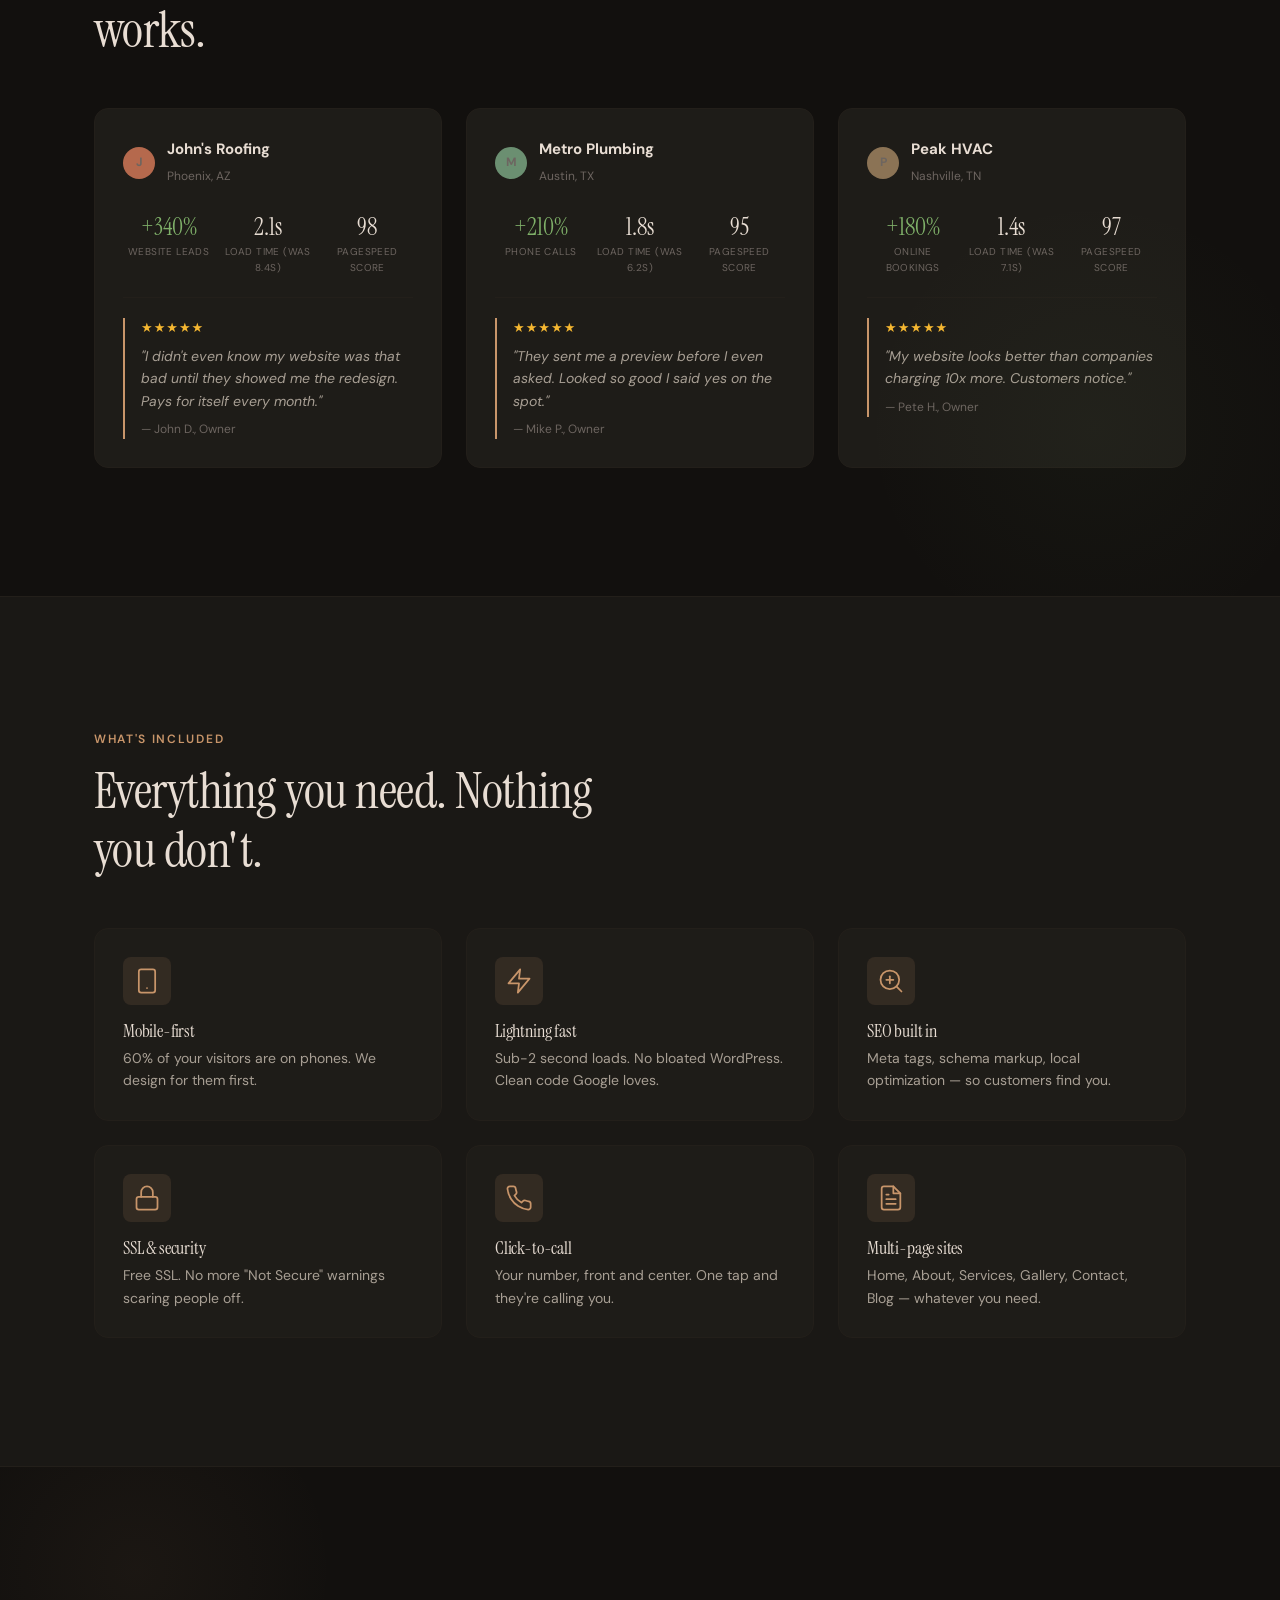
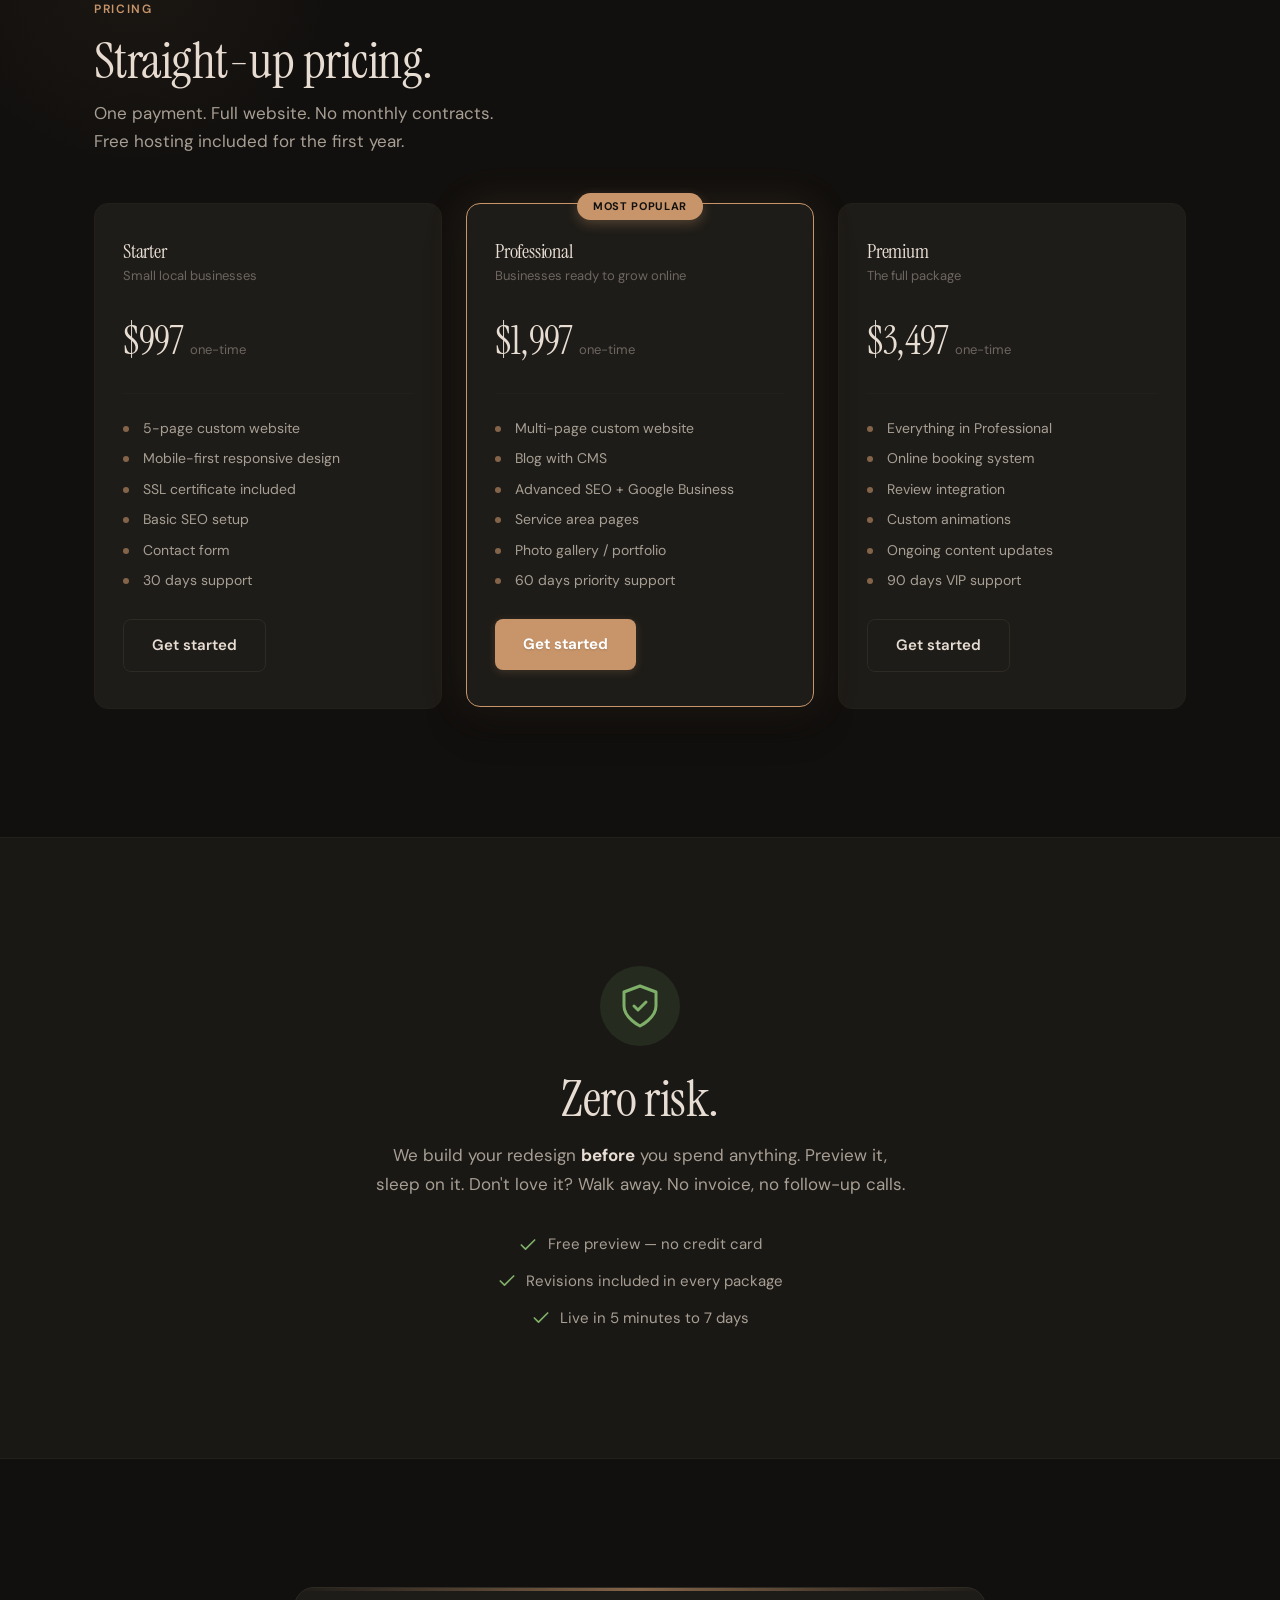
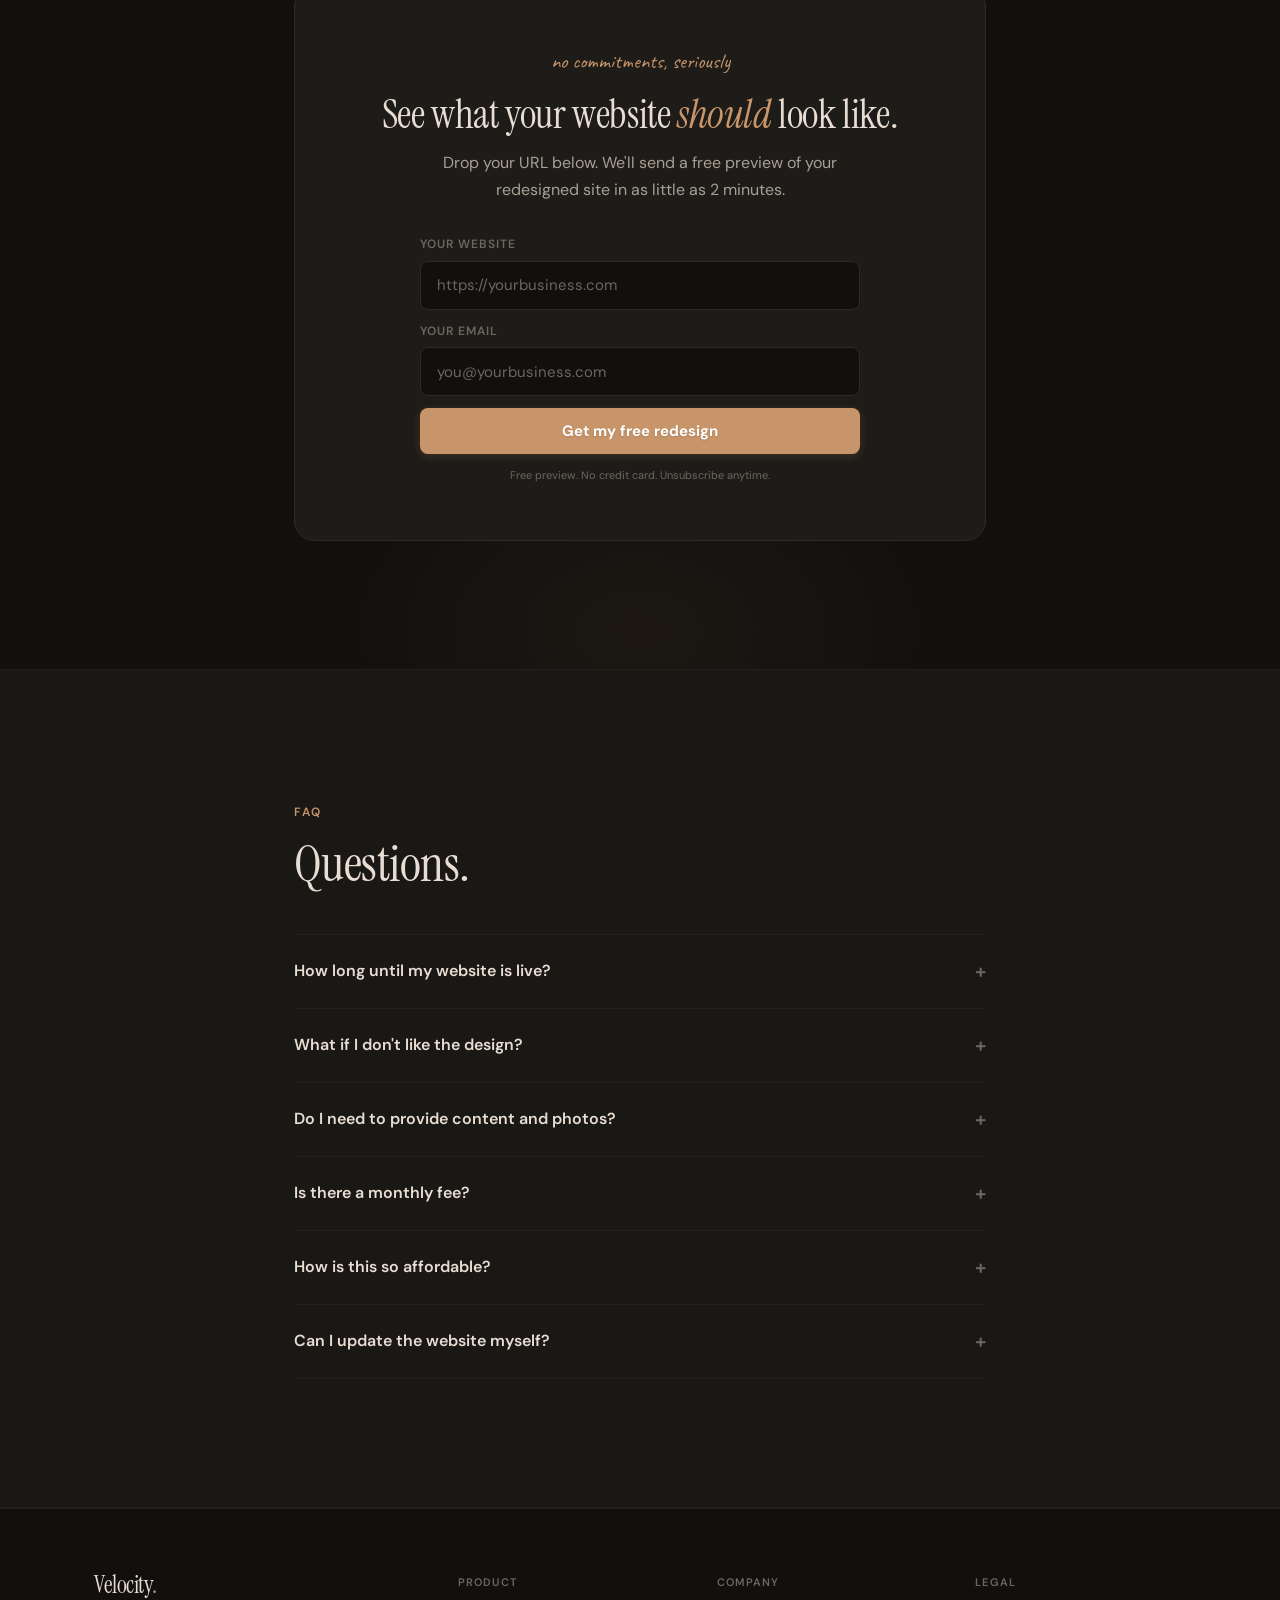
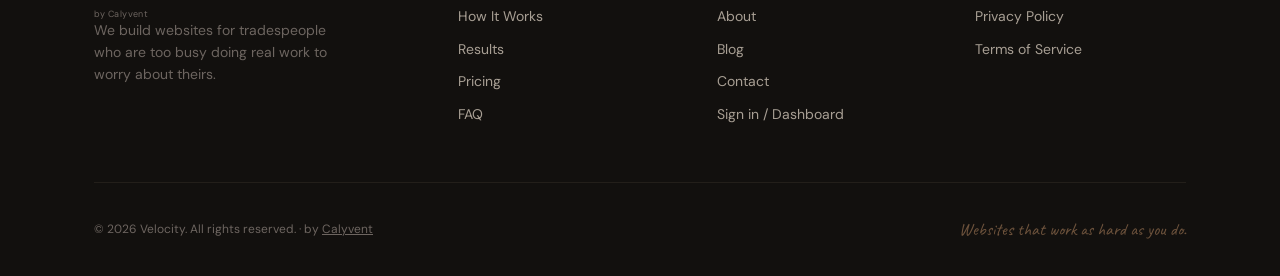
==== commit 93620cb7: "Merge pull request #27 from BenGurWaves/claude/fix-firefox-hero-section-aqATS feat: major platform u" ====
--- a/website/index.html
+++ b/website/index.html
@@ -5,6 +5,97 @@
   <meta name="viewport" content="width=device-width, initial-scale=1.0">
   <title>Velocity — We Build Websites for Tradespeople Who Are Too Busy Doing Real Work</title>
   <meta name="description" content="Velocity builds stunning, fast websites for plumbers, roofers, HVAC techs, and electricians. We find you, redesign your site for free, and only charge if you love it.">
+  <meta name="robots" content="index, follow">
+  <link rel="canonical" href="https://velocity.delivery/">
+  <link rel="sitemap" type="application/xml" href="/sitemap.xml">
+
+  <!-- Open Graph (social + AI scrapers) -->
+  <meta property="og:title" content="Velocity — We Build Websites for Tradespeople Who Are Too Busy Doing Real Work">
+  <meta property="og:description" content="Velocity builds stunning, fast websites for plumbers, roofers, HVAC techs, and electricians. We find you, redesign your site for free, and only charge if you love it.">
+  <meta property="og:url" content="https://velocity.delivery/">
+  <meta property="og:image" content="https://velocity.delivery/assets/og-image.png">
+  <meta property="og:type" content="website">
+  <meta property="og:site_name" content="Velocity by Calyvent">
+
+  <!-- Twitter Card -->
+  <meta name="twitter:card" content="summary_large_image">
+  <meta name="twitter:title" content="Velocity — Websites for Tradespeople">
+  <meta name="twitter:description" content="We find tradespeople with outdated websites, redesign them for free, and only charge if you love it. 5-page custom site starting at $497.">
+  <meta name="twitter:image" content="https://velocity.delivery/assets/og-image.png">
+
+  <!-- JSON-LD Structured Data for AI + Search -->
+  <script type="application/ld+json">
+  {
+    "@context": "https://schema.org",
+    "@graph": [
+      {
+        "@type": "Organization",
+        "name": "Velocity by Calyvent",
+        "url": "https://velocity.delivery",
+        "logo": "https://velocity.delivery/assets/logo-velocity.svg",
+        "description": "Velocity builds stunning, fast websites for tradespeople — plumbers, roofers, HVAC techs, electricians. We redesign your site for free and only charge if you love it.",
+        "parentOrganization": {
+          "@type": "Organization",
+          "name": "Calyvent",
+          "url": "https://calyvent.com"
+        }
+      },
+      {
+        "@type": "WebSite",
+        "name": "Velocity",
+        "url": "https://velocity.delivery"
+      },
+      {
+        "@type": "Service",
+        "name": "Custom Website Design for Tradespeople",
+        "provider": {
+          "@type": "Organization",
+          "name": "Velocity by Calyvent"
+        },
+        "description": "5-page custom websites with mobile-first responsive design, SSL, SEO setup, contact forms, and 30 days of support. Built specifically for plumbers, roofers, HVAC techs, electricians, and other tradespeople.",
+        "offers": [
+          {
+            "@type": "Offer",
+            "name": "Starter Pack",
+            "price": "497",
+            "priceCurrency": "USD",
+            "description": "5-page custom website, mobile-first responsive design, SSL certificate, basic SEO setup, contact form, 30 days support"
+          }
+        ]
+      },
+      {
+        "@type": "FAQPage",
+        "mainEntity": [
+          {
+            "@type": "Question",
+            "name": "How does Velocity work?",
+            "acceptedAnswer": {
+              "@type": "Answer",
+              "text": "We find tradespeople with outdated websites, build a free redesign preview, and only charge if you love the result. No risk, no obligation."
+            }
+          },
+          {
+            "@type": "Question",
+            "name": "How much does a Velocity website cost?",
+            "acceptedAnswer": {
+              "@type": "Answer",
+              "text": "The Starter Pack is $497 one-time and includes a 5-page custom website with responsive design, SSL, SEO setup, contact form, and 30 days of support."
+            }
+          },
+          {
+            "@type": "Question",
+            "name": "What types of businesses does Velocity serve?",
+            "acceptedAnswer": {
+              "@type": "Answer",
+              "text": "Velocity specializes in websites for tradespeople: plumbers, roofers, HVAC technicians, electricians, contractors, and other service-based businesses."
+            }
+          }
+        ]
+      }
+    ]
+  }
+  </script>
+
   <link rel="preconnect" href="https://fonts.googleapis.com">
   <link rel="preconnect" href="https://fonts.gstatic.com" crossorigin>
   <link href="https://fonts.googleapis.com/css2?family=Instrument+Serif:ital@0;1&family=DM+Sans:ital,opsz,wght@0,9..40,400;0,9..40,500;0,9..40,600;0,9..40,700;1,9..40,400&family=Caveat:wght@400;700&display=swap" rel="stylesheet">
@@ -42,7 +133,7 @@
             <span class="hero-title-sub">We fix that.</span>
           </h1>
           <p class="hero-text">
-            We build fast, beautiful websites for plumbers, roofers, HVAC techs, electricians, and landscapers. You don't lift a finger &mdash; we find you, redesign your site for free, and only charge if you love it.
+            We build fast, beautiful websites for tradespeople. You don't lift a finger — we redesign your site for free, and only charge if you love it.
           </p>
           <div class="hero-actions">
             <a href="#start" class="btn btn-primary">See your free redesign <svg width="16" height="16" viewBox="0 0 24 24" fill="none" stroke="currentColor" stroke-width="2.5" stroke-linecap="round" stroke-linejoin="round"><line x1="5" y1="12" x2="19" y2="12"/><polyline points="12 5 19 12 12 19"/></svg></a>
@@ -276,7 +367,7 @@
         <span class="section-label">The hard truth</span>
         <h2>Your website is your worst employee.</h2>
         <p>
-          It's working 24/7 &mdash; but instead of booking jobs, it's sending customers to your competitor across town. Slow loading, tiny text on phones, no way to call you. Sound familiar?
+          It works 24/7 &mdash; but sends customers to your competitor. Slow loads, tiny text on phones, no way to call you.
         </p>
       </div>
       <div class="truth-stats">
@@ -301,7 +392,7 @@
     <div class="container">
       <span class="section-label">How it works</span>
       <h2 class="process-title">Three steps. Zero meetings.</h2>
-      <p class="process-subtitle">No Zoom calls. No 6-week timelines. We do the work first &mdash; you decide later.</p>
+      <p class="process-subtitle">We do the work first. You decide later.</p>
 
       <div class="process-steps">
         <div class="process-step" data-animate="fade-up">
@@ -333,7 +424,7 @@
   <section class="work" id="work">
     <div class="container">
       <span class="section-label">Results</span>
-      <h2>What happens when your website actually works.</h2>
+      <h2>When your website actually works.</h2>
 
       <div class="work-grid">
         <div class="work-card" data-animate="fade-up">
@@ -430,7 +521,7 @@
   <section class="included">
     <div class="container">
       <span class="section-label">What's included</span>
-      <h2>Everything a trades website needs. Nothing it doesn't.</h2>
+      <h2>Everything you need. Nothing you don't.</h2>
 
       <div class="included-grid">
         <div class="included-item" data-animate="fade-up">
@@ -471,8 +562,8 @@
   <section class="pricing" id="pricing">
     <div class="container">
       <span class="section-label">Pricing</span>
-      <h2>Straight-up pricing. No surprises.</h2>
-      <p class="pricing-subtitle">One payment. Full website. No monthly contracts to keep it running. <br class="hide-mobile">Free hosting included for the first year.</p>
+      <h2>Straight-up pricing.</h2>
+      <p class="pricing-subtitle">One payment. Full website. No monthly contracts. <br class="hide-mobile">Free hosting included for the first year.</p>
 
       <div class="pricing-grid">
         <div class="pricing-card" data-animate="fade-up">
@@ -546,8 +637,8 @@
         <div class="guarantee-icon">
           <svg width="48" height="48" viewBox="0 0 24 24" fill="none" stroke="currentColor" stroke-width="1.5" stroke-linecap="round" stroke-linejoin="round"><path d="M12 22s8-4 8-10V5l-8-3-8 3v7c0 6 8 10 8 10z"/><polyline points="9 12 11 14 15 10"/></svg>
         </div>
-        <h2>Zero risk. Seriously.</h2>
-        <p>We build your redesign <strong>before</strong> you spend anything. Preview it, share it with your team, sleep on it. If you don't love it, walk away. No invoice. No hard feelings. No awkward follow-up calls.</p>
+        <h2>Zero risk.</h2>
+        <p>We build your redesign <strong>before</strong> you spend anything. Preview it, sleep on it. Don't love it? Walk away. No invoice, no follow-up calls.</p>
         <div class="guarantee-points">
           <div class="guarantee-point">
             <svg width="20" height="20" viewBox="0 0 24 24" fill="none" stroke="var(--green)" stroke-width="2" stroke-linecap="round" stroke-linejoin="round"><polyline points="20 6 9 17 4 12"/></svg>
@@ -559,7 +650,7 @@
           </div>
           <div class="guarantee-point">
             <svg width="20" height="20" viewBox="0 0 24 24" fill="none" stroke="var(--green)" stroke-width="2" stroke-linecap="round" stroke-linejoin="round"><polyline points="20 6 9 17 4 12"/></svg>
-            <span>Live within 5&ndash;7 business days</span>
+            <span>Live in 5 minutes to 7 days</span>
           </div>
         </div>
       </div>
@@ -572,7 +663,7 @@
       <div class="cta-card">
         <span class="handwriting cta-handwriting">no commitments, seriously</span>
         <h2>See what your website <em>should</em> look like.</h2>
-        <p>Drop your URL and email below. We'll send you a free preview of your redesigned site. No calls. No credit card. Just a better website to look at.</p>
+        <p>Drop your URL below. We'll send a free preview of your redesigned site in as little as 2 minutes.</p>
         <form class="cta-form" id="ctaForm">
           <div class="cta-inputs">
             <div class="input-wrap">
@@ -592,7 +683,7 @@
         <div class="cta-success" id="ctaSuccess" style="display:none;">
           <div class="cta-success-icon">&#10003;</div>
           <h3>We're on it.</h3>
-          <p>Check your inbox &mdash; you'll see your free redesign preview within 24&ndash;48 hours.</p>
+          <p>Check your inbox &mdash; your free redesign preview will be ready in 2 minutes to 48 hours, depending on current demand.</p>
         </div>
       </div>
     </div>
@@ -602,12 +693,12 @@
   <section class="faq" id="faq">
     <div class="container container--narrow">
       <span class="section-label">FAQ</span>
-      <h2>Common questions, straight answers.</h2>
+      <h2>Questions.</h2>
 
       <div class="faq-list">
         <details class="faq-item">
           <summary>How long until my website is live?</summary>
-          <p>Most sites are designed, built, and live within 5&ndash;7 business days. The free preview is ready in 24&ndash;48 hours.</p>
+          <p>The free preview is ready in 2 minutes to 48 hours depending on usage. Full websites go live in 5 minutes to 7 days depending on your plan and account status.</p>
         </details>
         <details class="faq-item">
           <summary>What if I don't like the design?</summary>
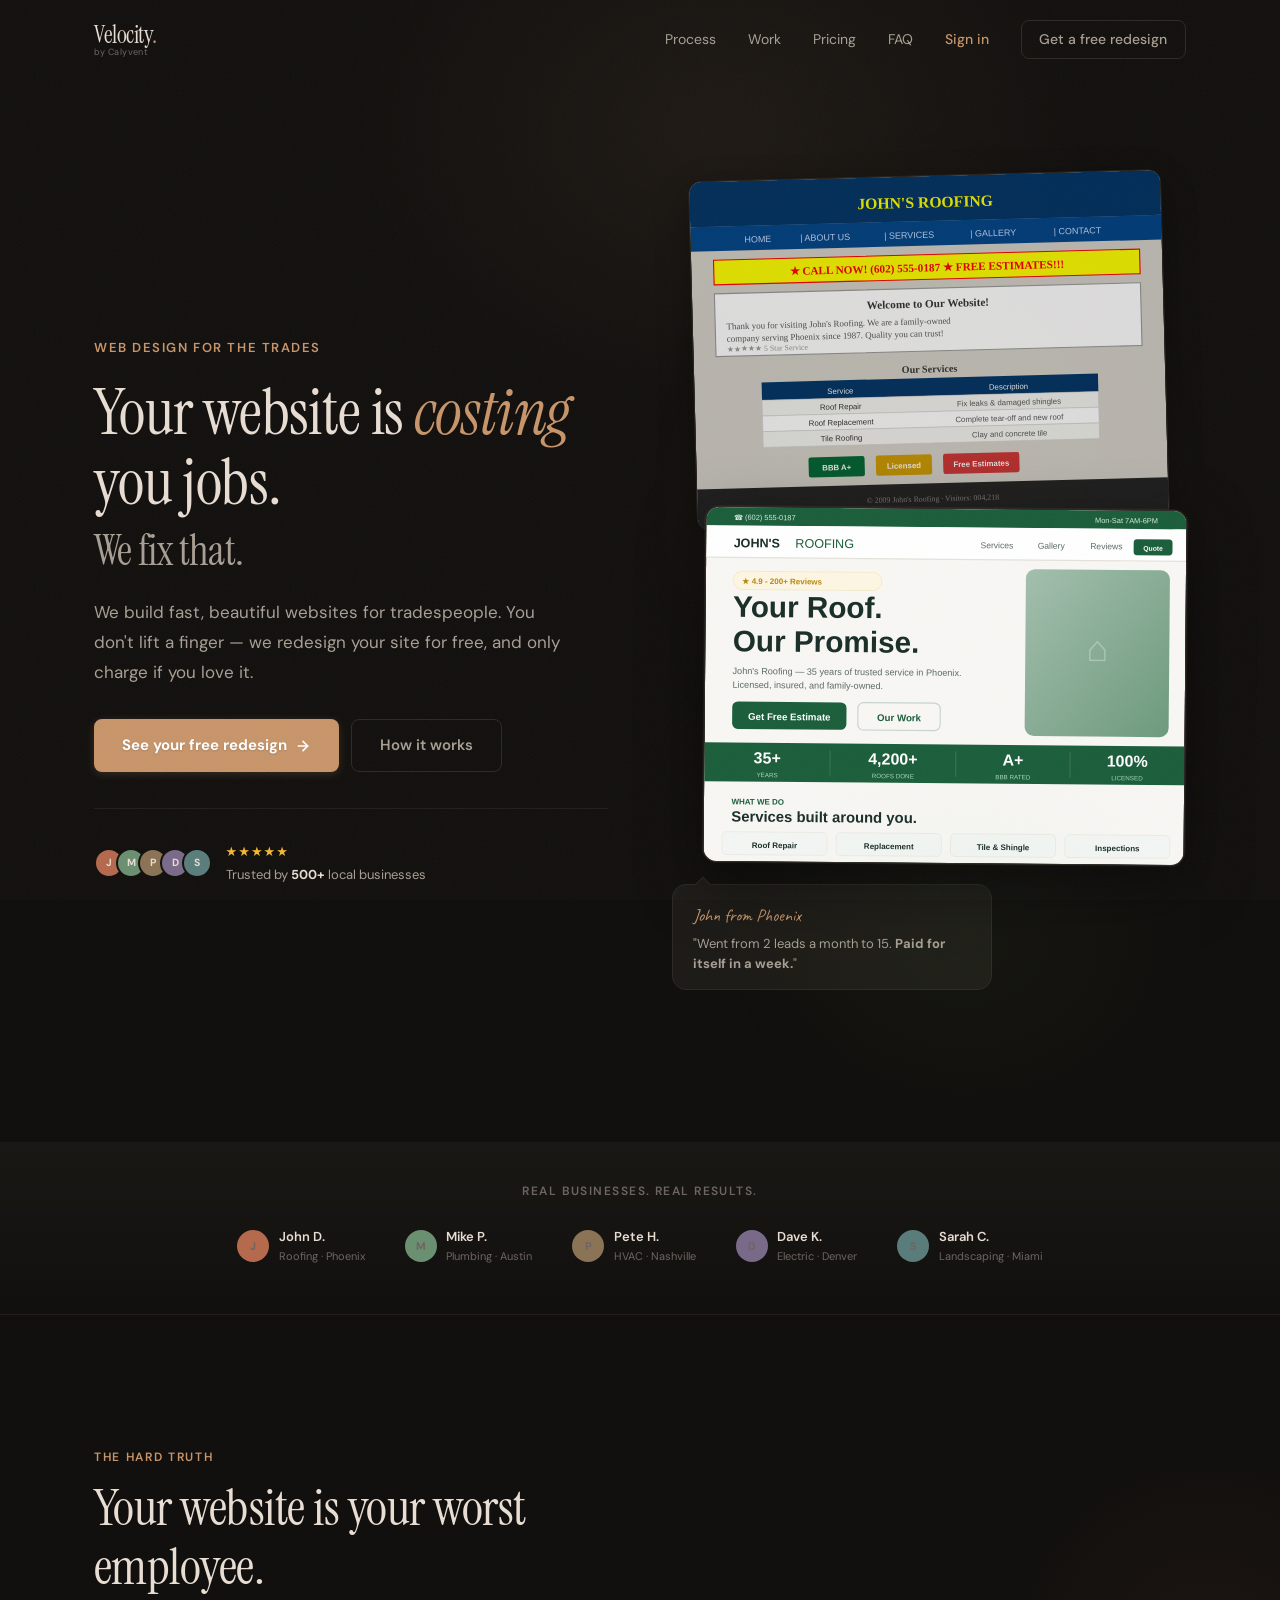
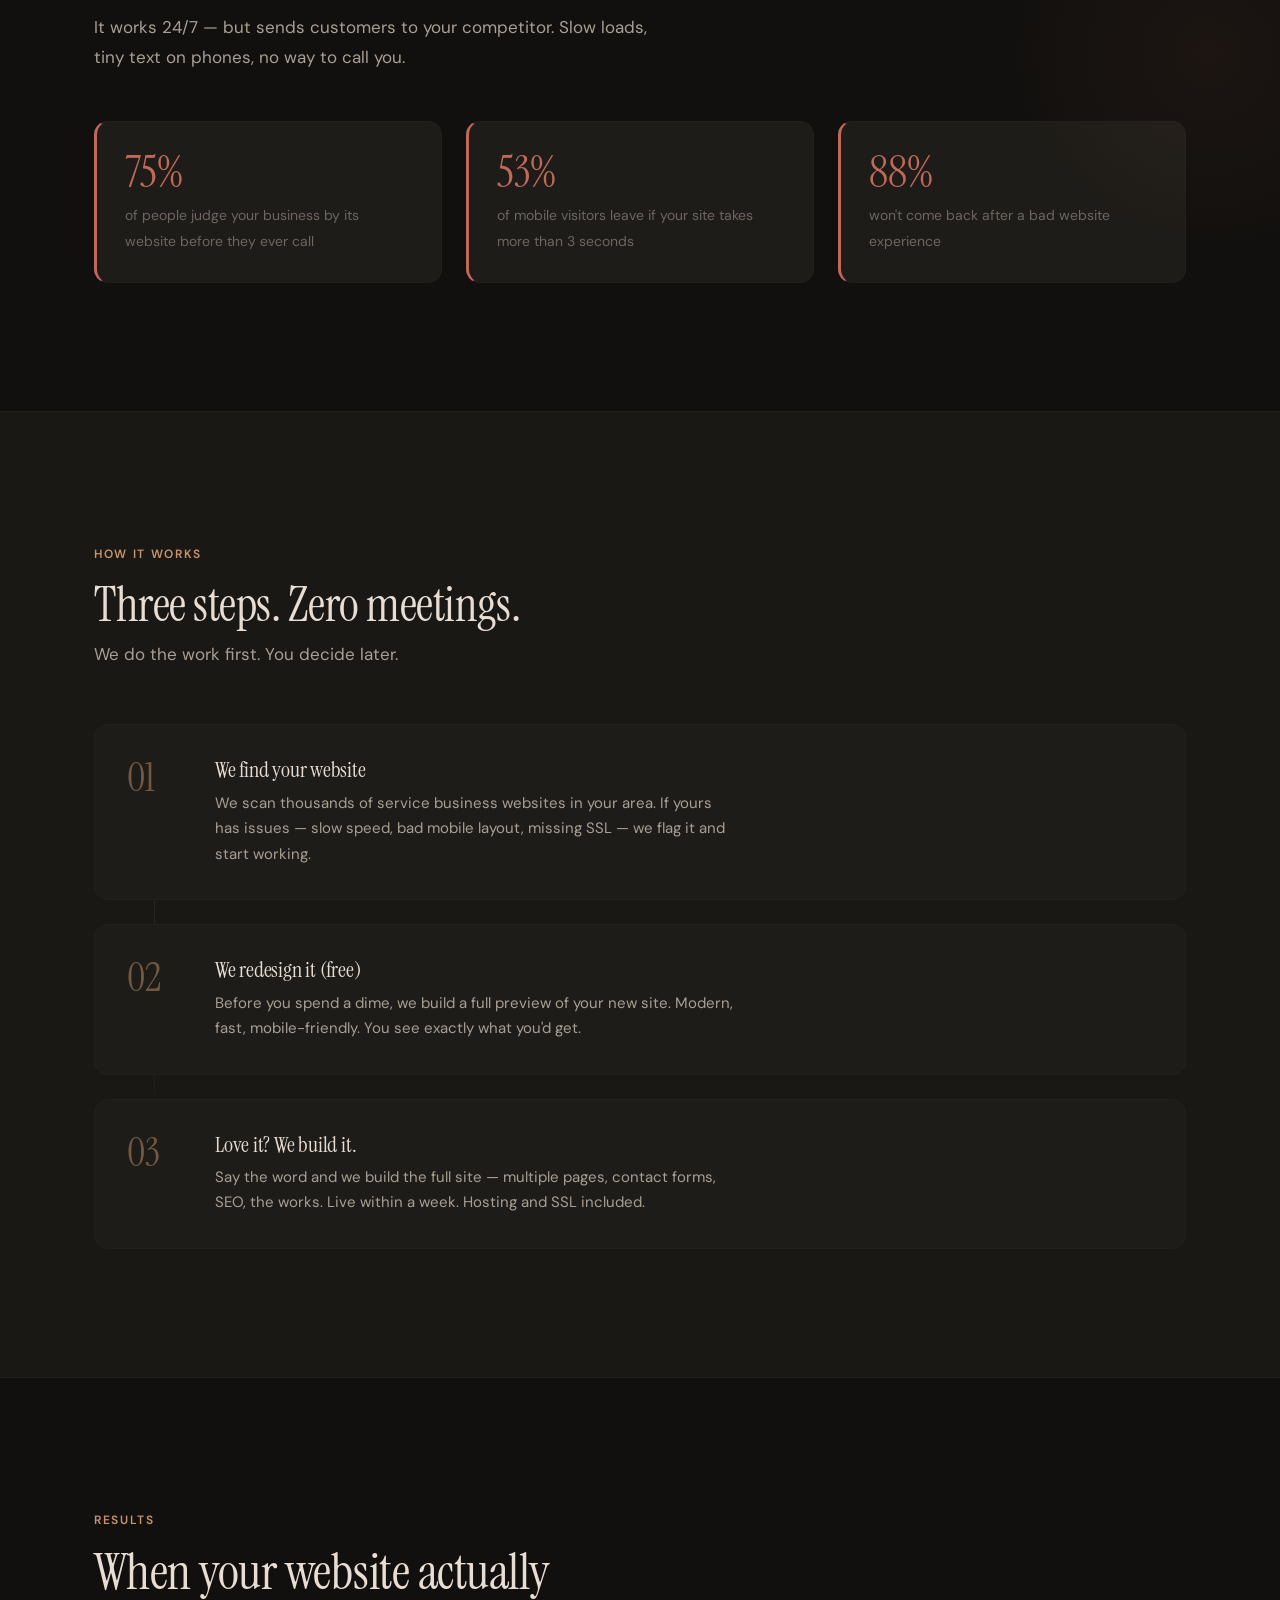
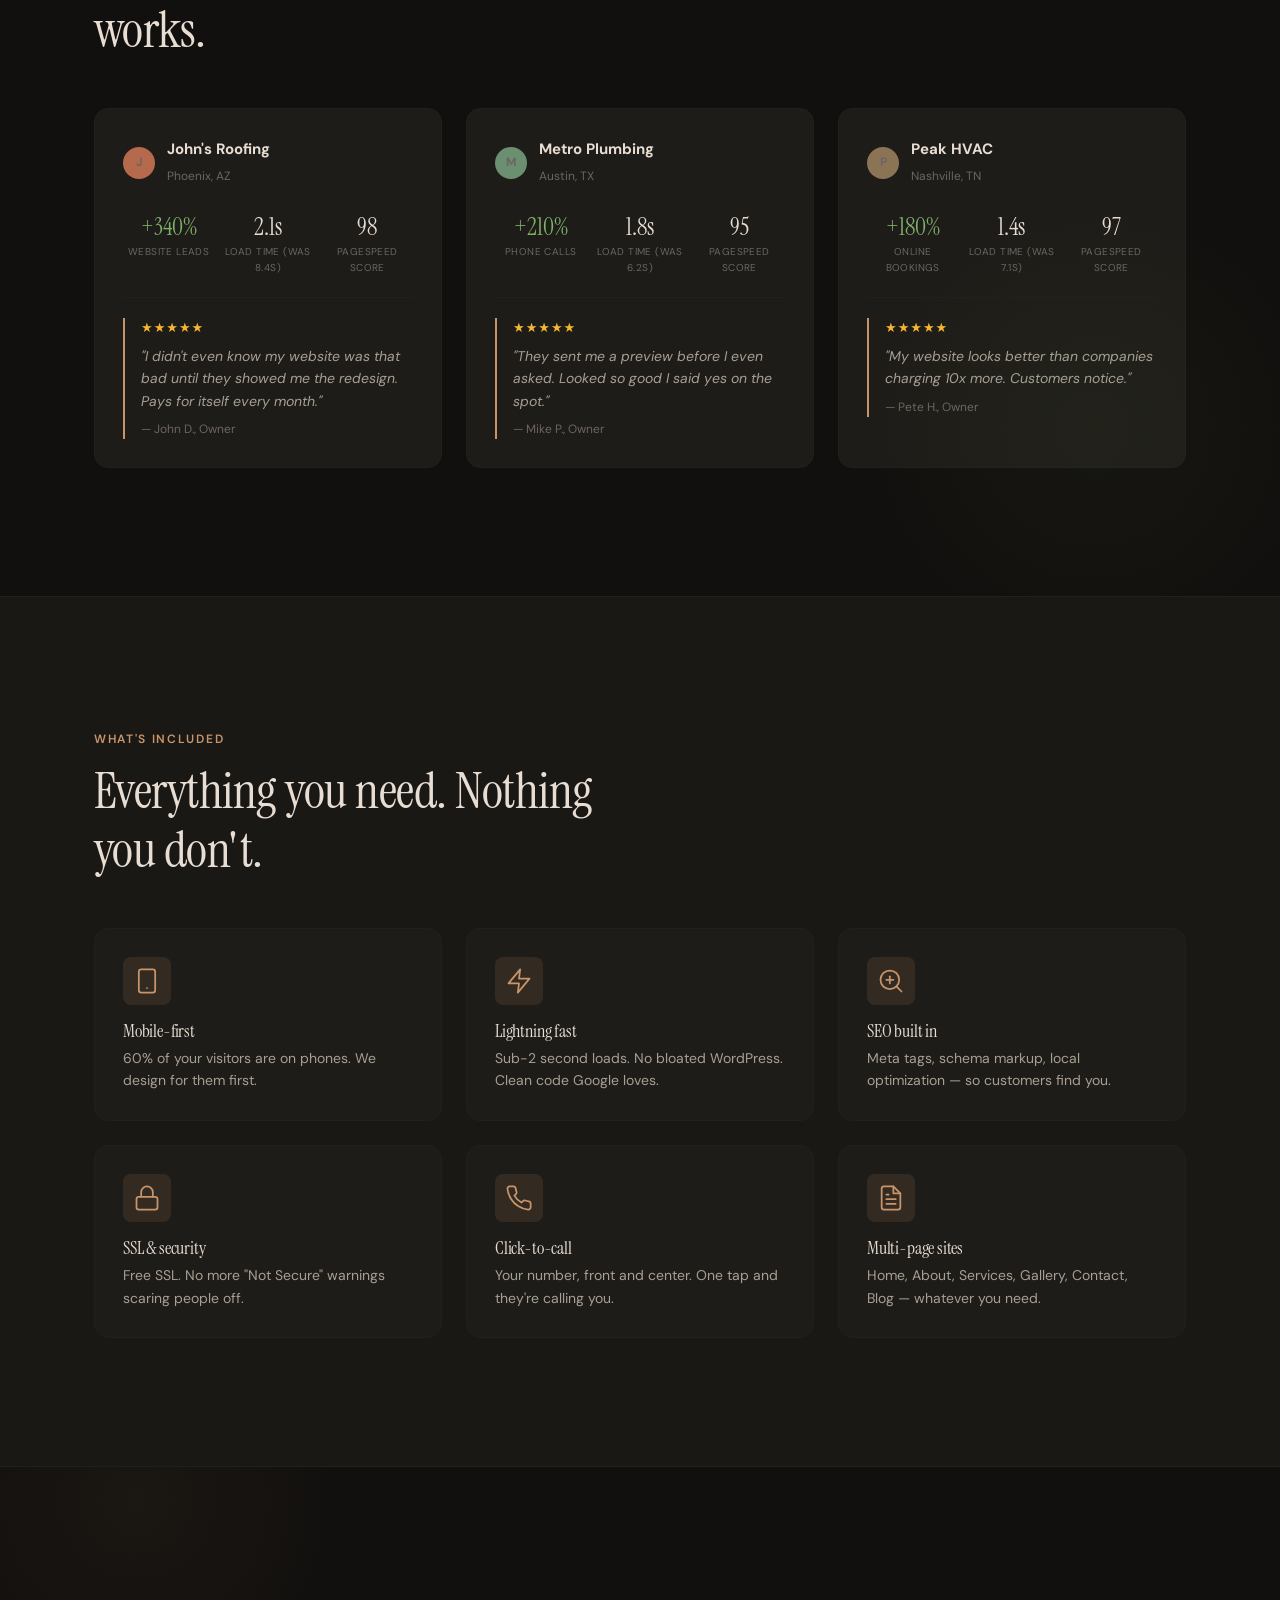
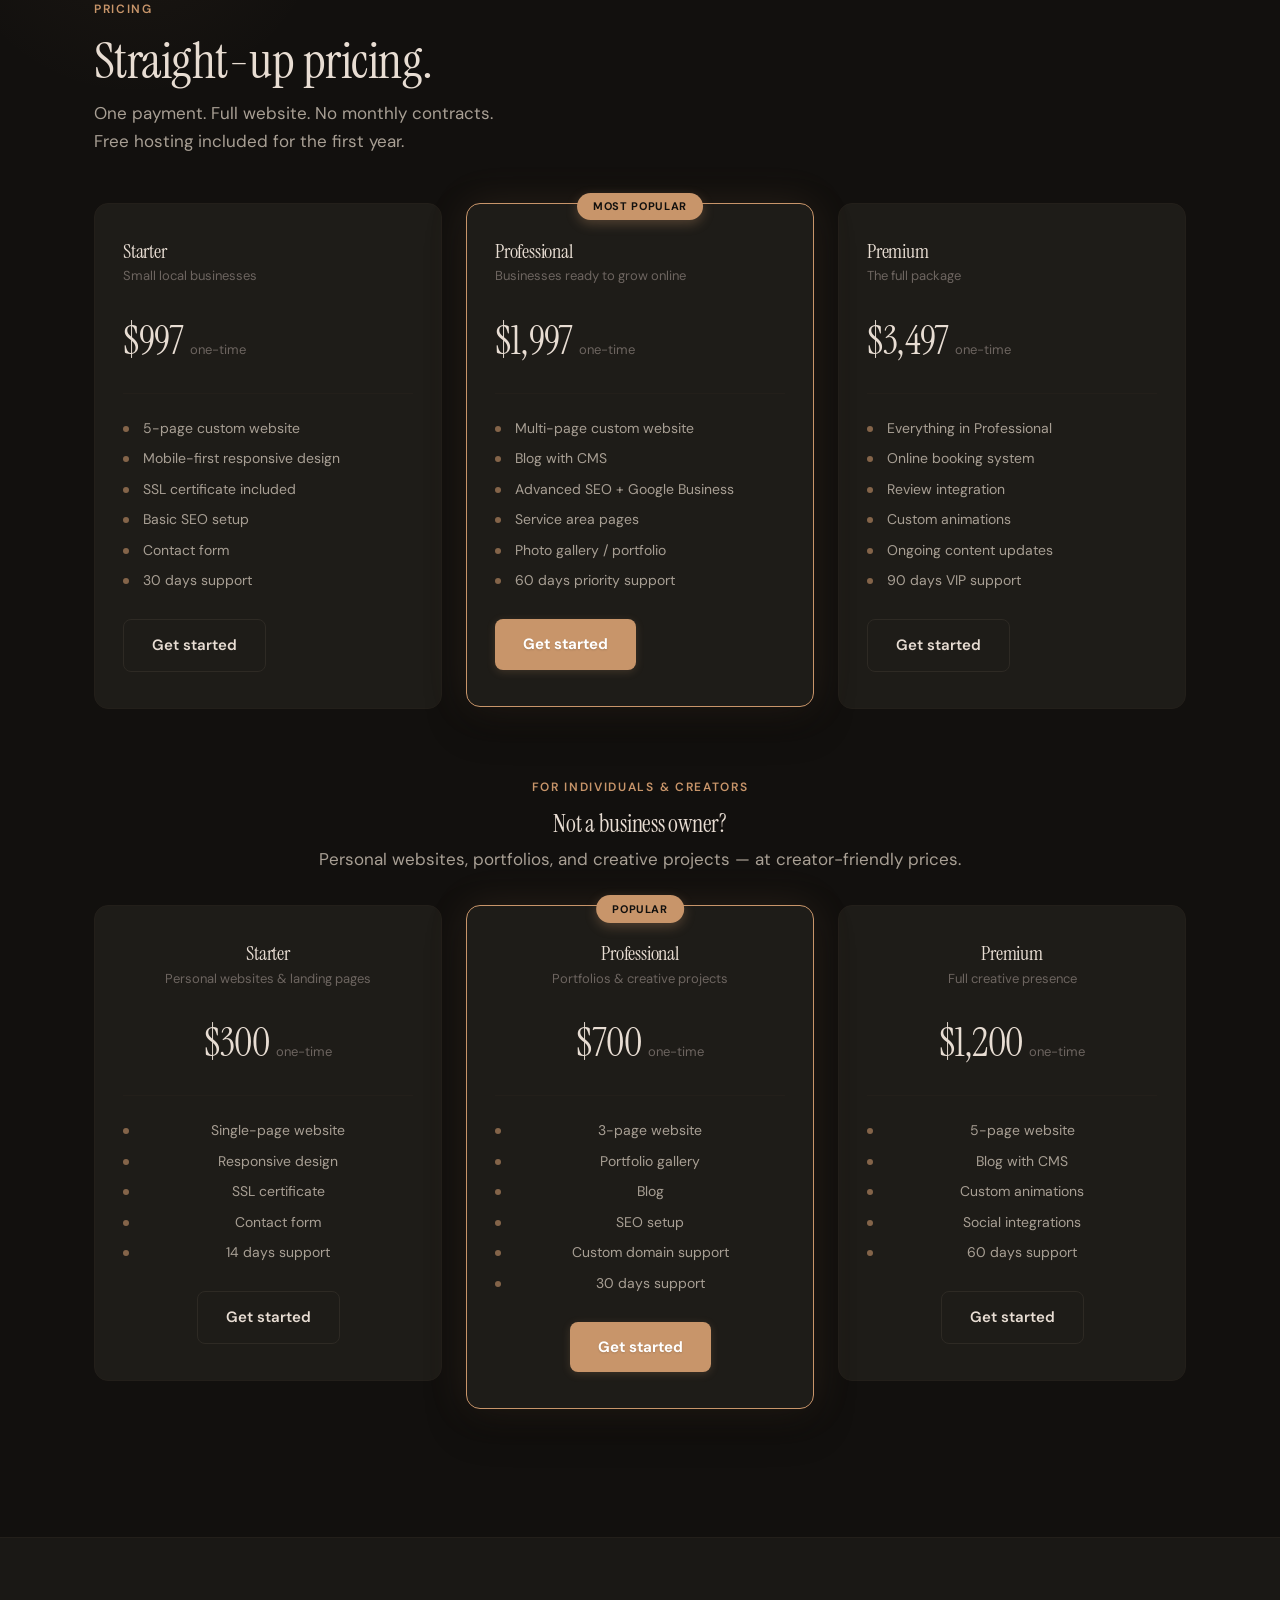
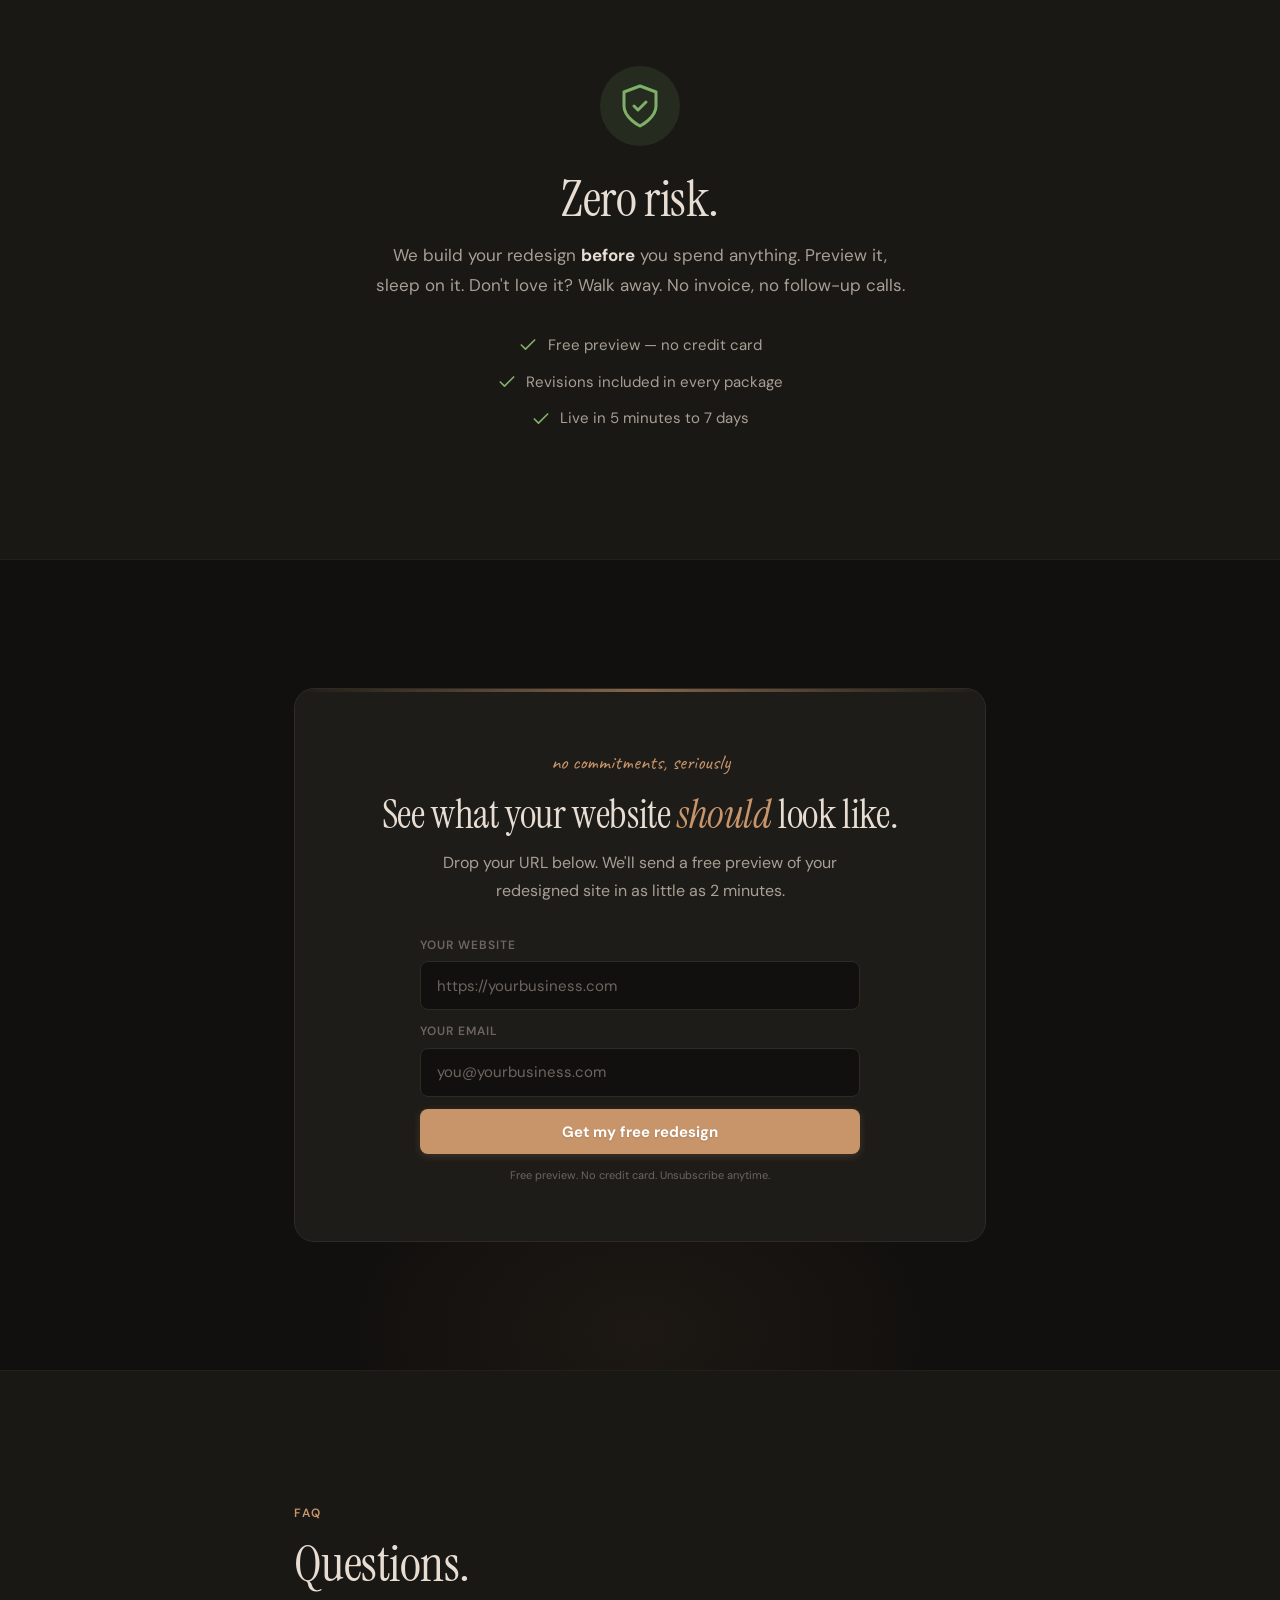
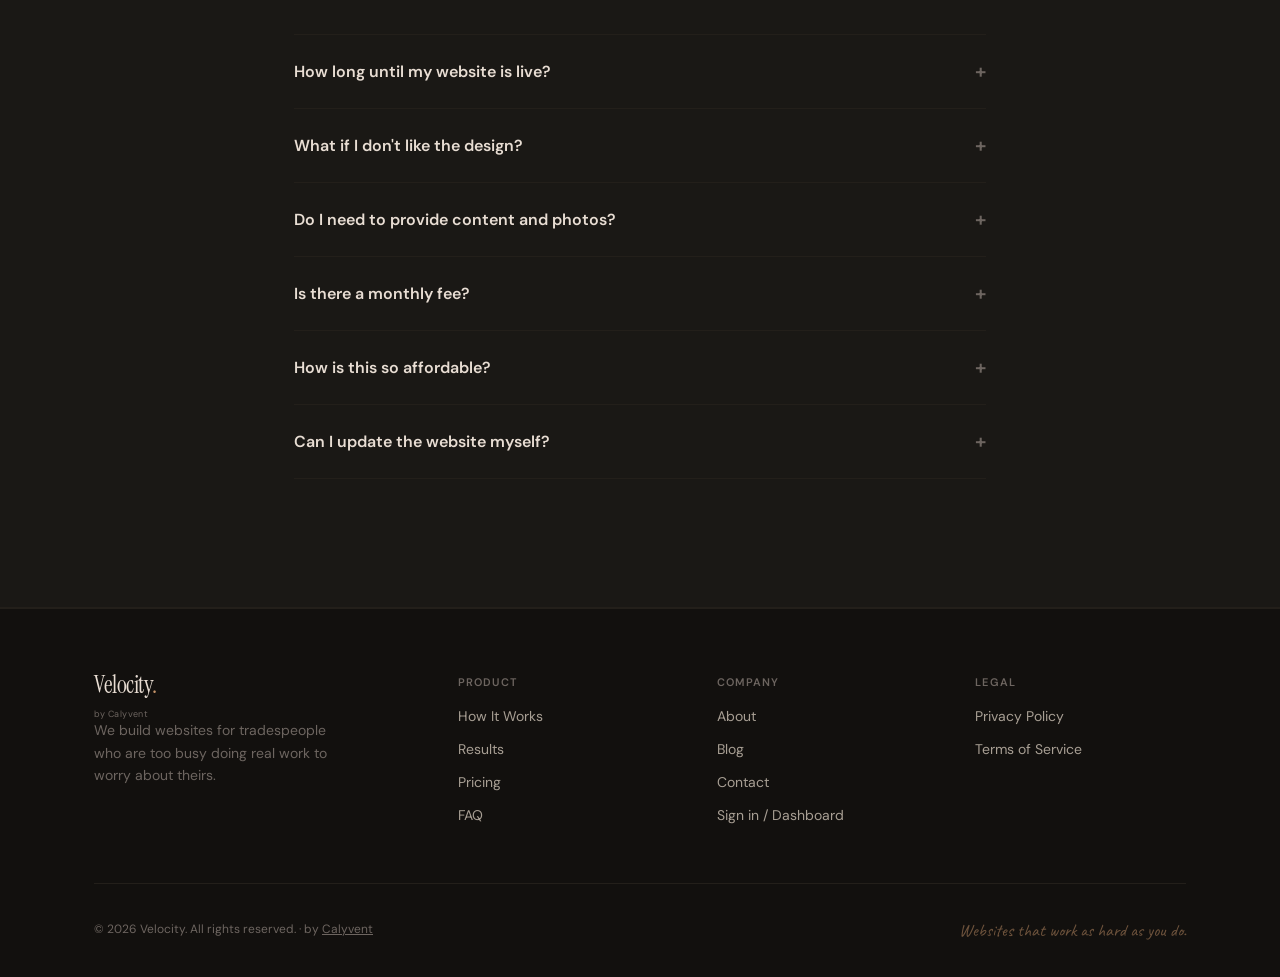
==== commit c2ab5329: "feat: custom instructions priority, non-business accounts, premium features, 5 new enhancements - CR" ====
--- a/website/index.html
+++ b/website/index.html
@@ -627,6 +627,71 @@
           <a href="#start" class="btn btn-outline">Get started</a>
         </div>
       </div>
+
+      <!-- Non-business pricing -->
+      <div style="margin-top:64px;text-align:center;">
+        <span class="section-label">For Individuals &amp; Creators</span>
+        <h3 style="font-size:1.5rem;margin-bottom:8px;">Not a business owner?</h3>
+        <p class="pricing-subtitle" style="margin-bottom:32px;">Personal websites, portfolios, and creative projects — at creator-friendly prices.</p>
+        <div class="pricing-grid">
+          <div class="pricing-card" data-animate="fade-up">
+            <div class="pricing-card-head">
+              <h3>Starter</h3>
+              <p>Personal websites &amp; landing pages</p>
+            </div>
+            <div class="pricing-card-price">
+              <span class="price-amount">$300</span>
+              <span class="price-period">one-time</span>
+            </div>
+            <ul class="pricing-card-list">
+              <li>Single-page website</li>
+              <li>Responsive design</li>
+              <li>SSL certificate</li>
+              <li>Contact form</li>
+              <li>14 days support</li>
+            </ul>
+            <a href="#start" class="btn btn-outline">Get started</a>
+          </div>
+          <div class="pricing-card pricing-card--featured" data-animate="fade-up">
+            <span class="pricing-badge">Popular</span>
+            <div class="pricing-card-head">
+              <h3>Professional</h3>
+              <p>Portfolios &amp; creative projects</p>
+            </div>
+            <div class="pricing-card-price">
+              <span class="price-amount">$700</span>
+              <span class="price-period">one-time</span>
+            </div>
+            <ul class="pricing-card-list">
+              <li>3-page website</li>
+              <li>Portfolio gallery</li>
+              <li>Blog</li>
+              <li>SEO setup</li>
+              <li>Custom domain support</li>
+              <li>30 days support</li>
+            </ul>
+            <a href="#start" class="btn btn-primary">Get started</a>
+          </div>
+          <div class="pricing-card" data-animate="fade-up">
+            <div class="pricing-card-head">
+              <h3>Premium</h3>
+              <p>Full creative presence</p>
+            </div>
+            <div class="pricing-card-price">
+              <span class="price-amount">$1,200</span>
+              <span class="price-period">one-time</span>
+            </div>
+            <ul class="pricing-card-list">
+              <li>5-page website</li>
+              <li>Blog with CMS</li>
+              <li>Custom animations</li>
+              <li>Social integrations</li>
+              <li>60 days support</li>
+            </ul>
+            <a href="#start" class="btn btn-outline">Get started</a>
+          </div>
+        </div>
+      </div>
     </div>
   </section>
 
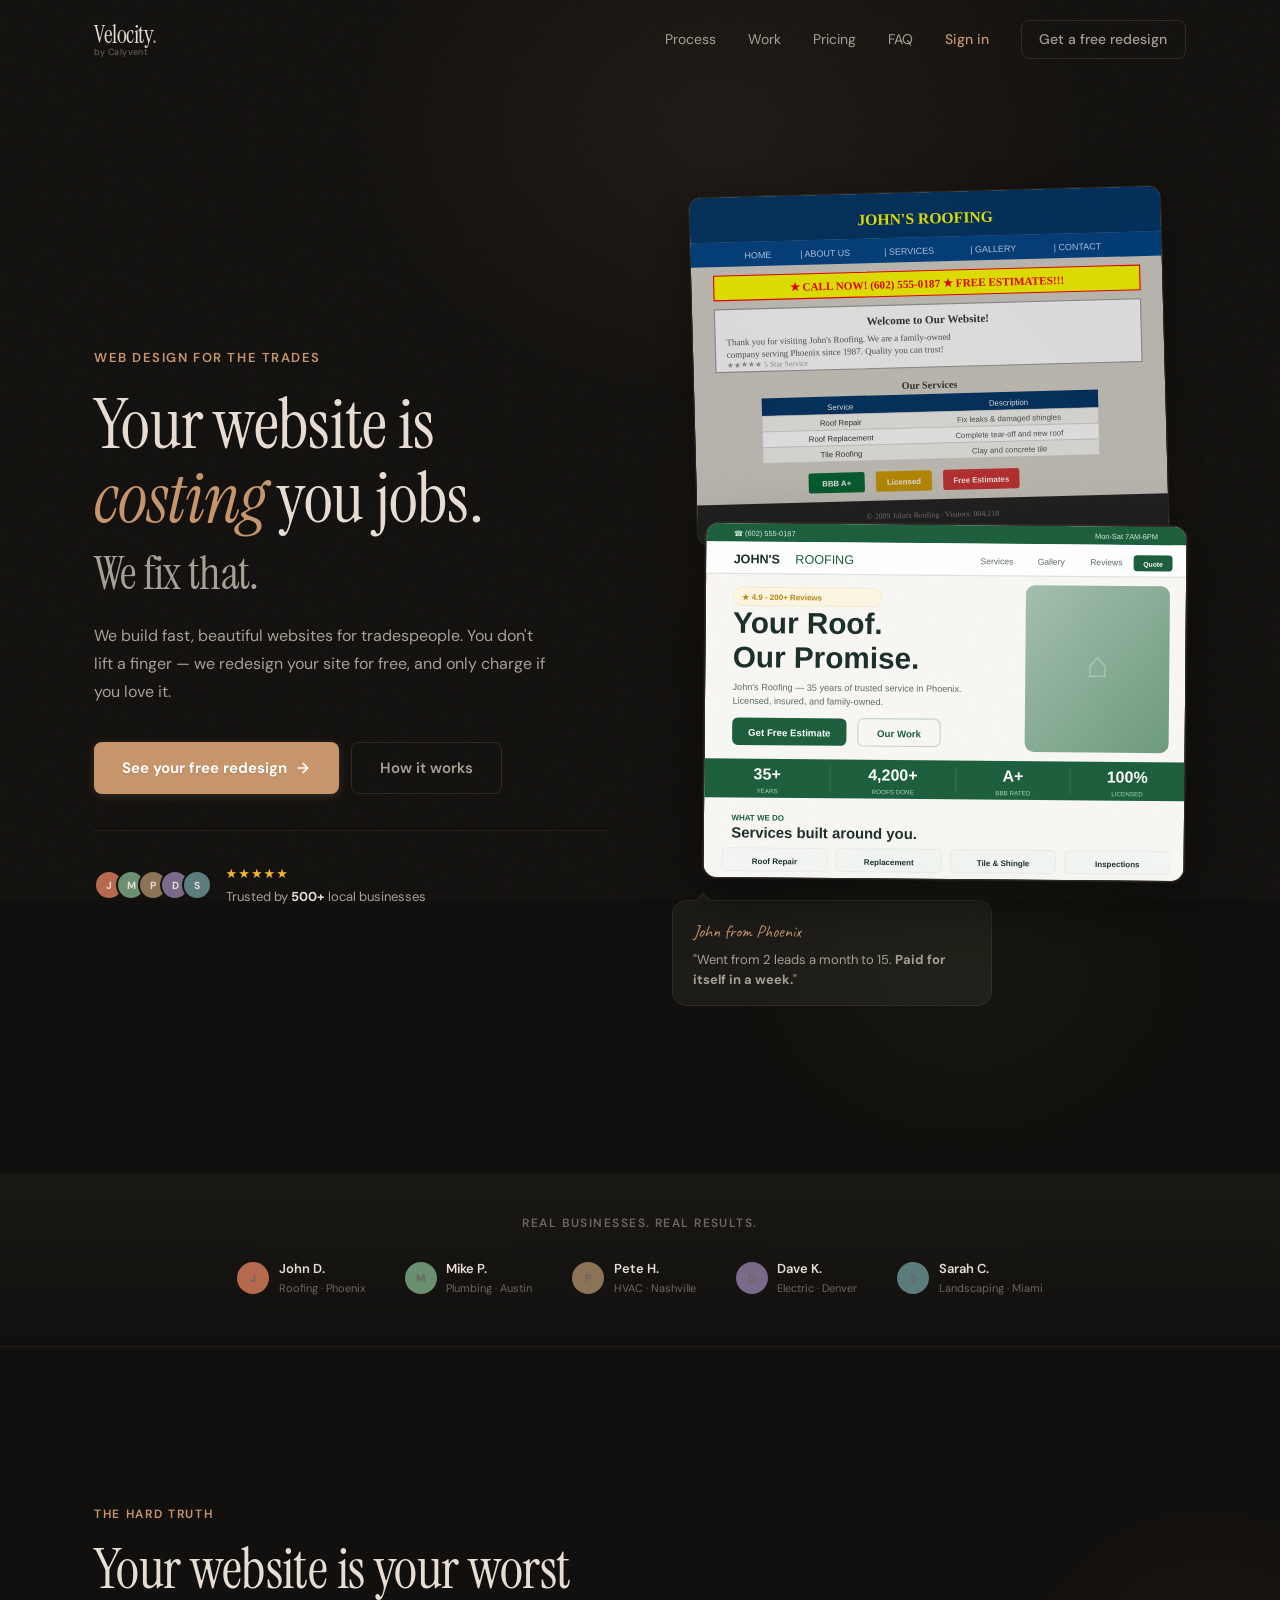
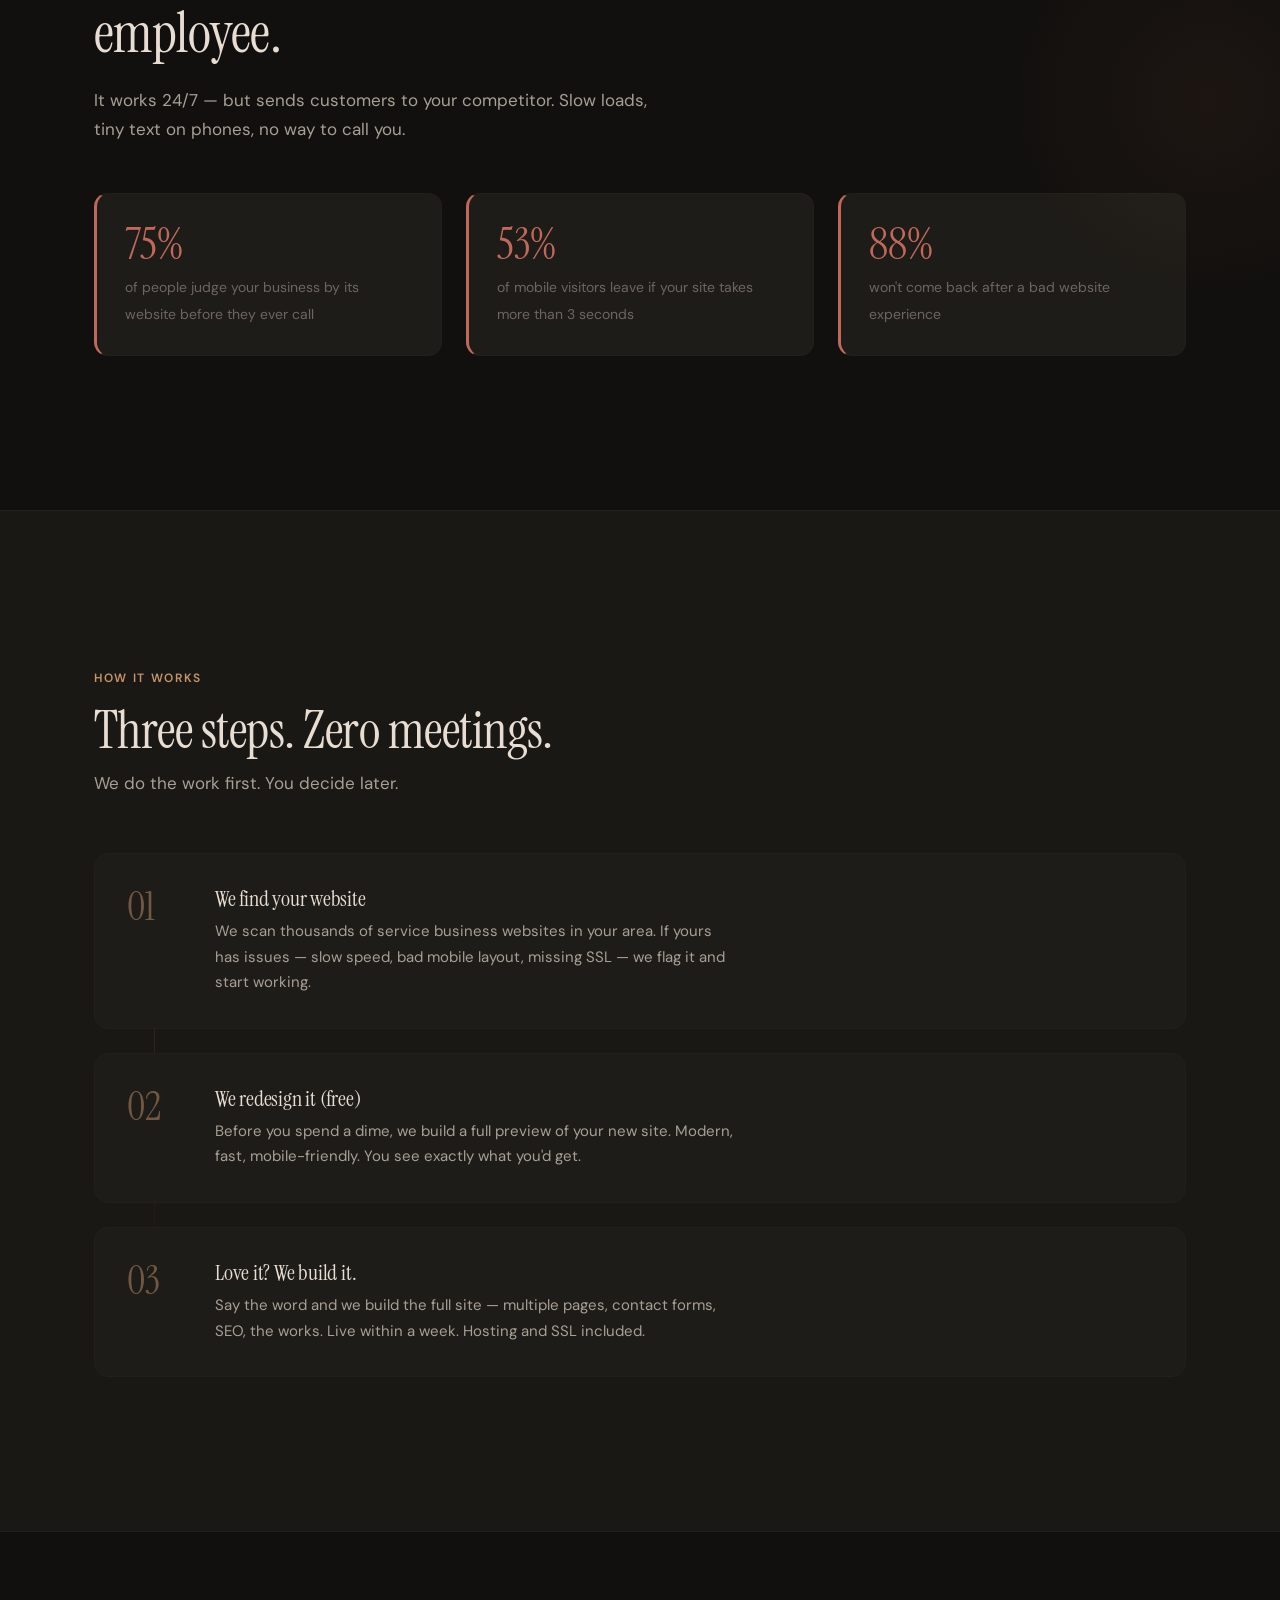
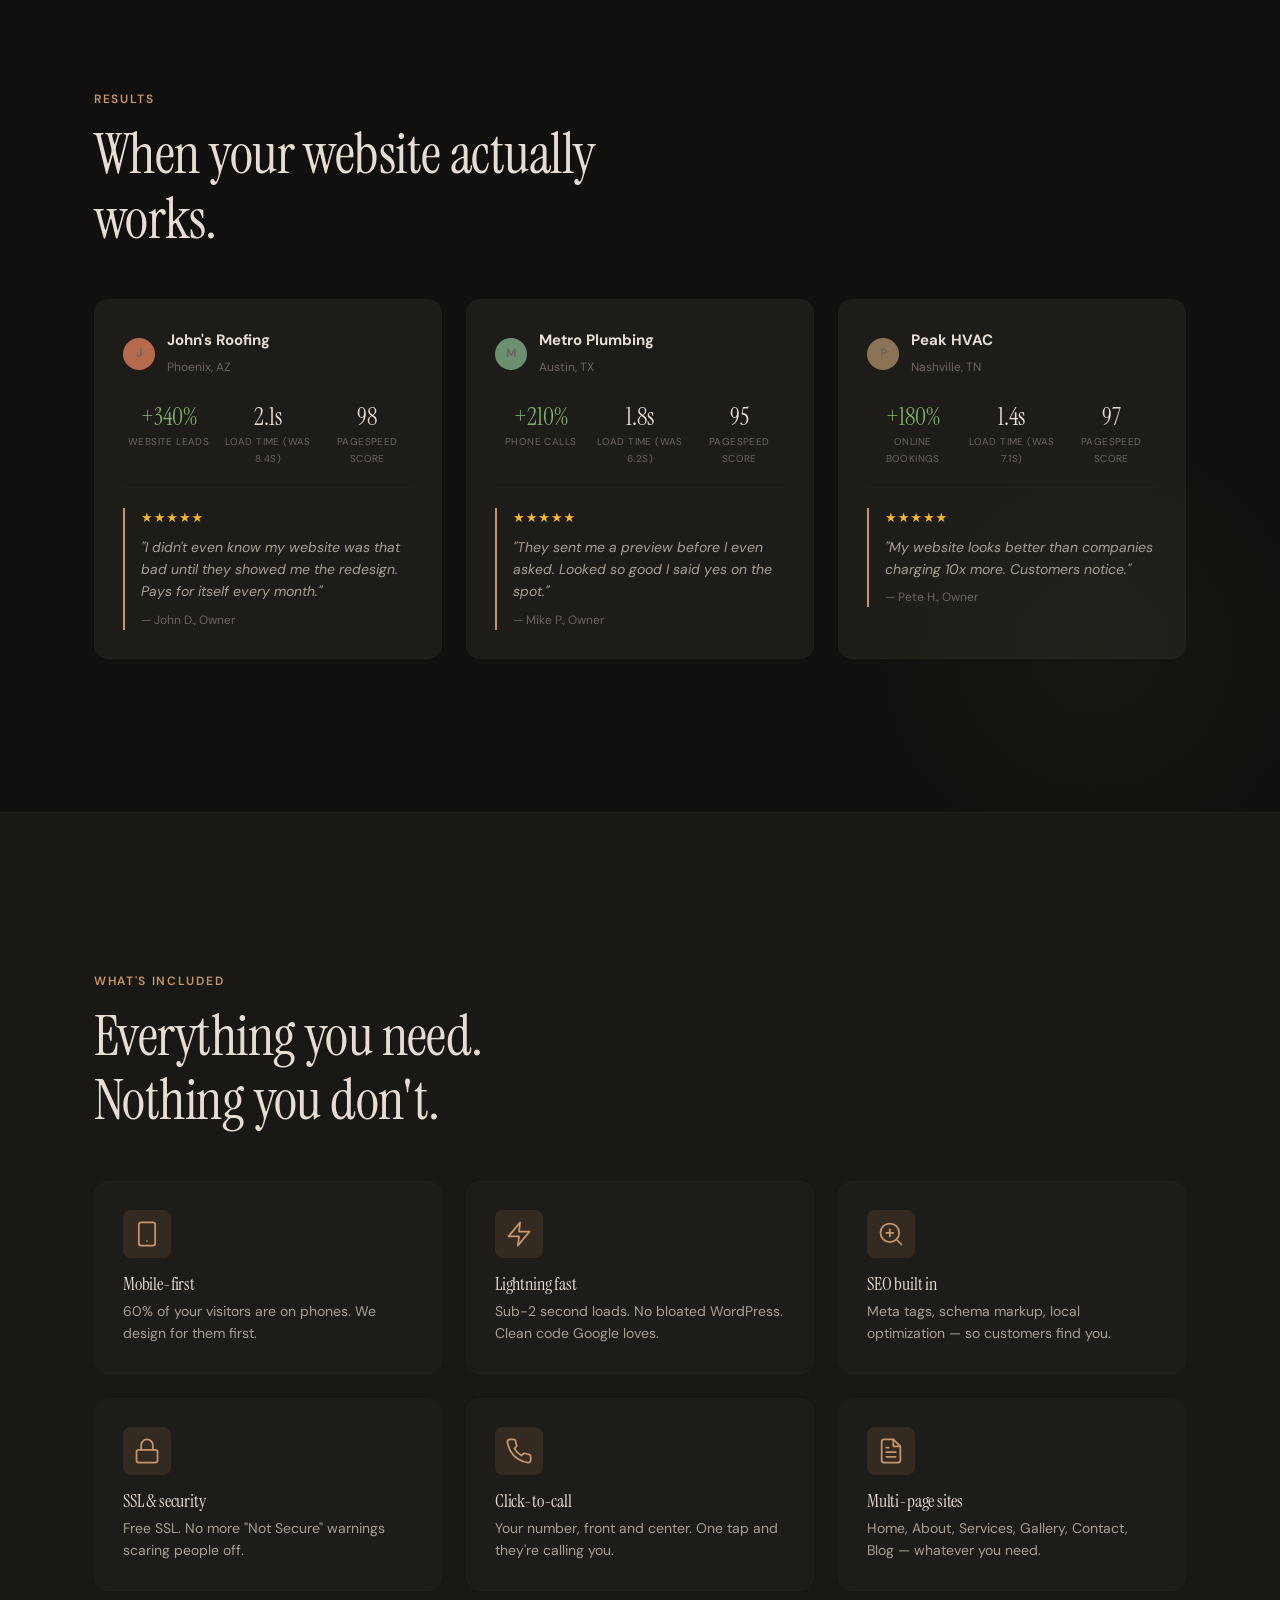
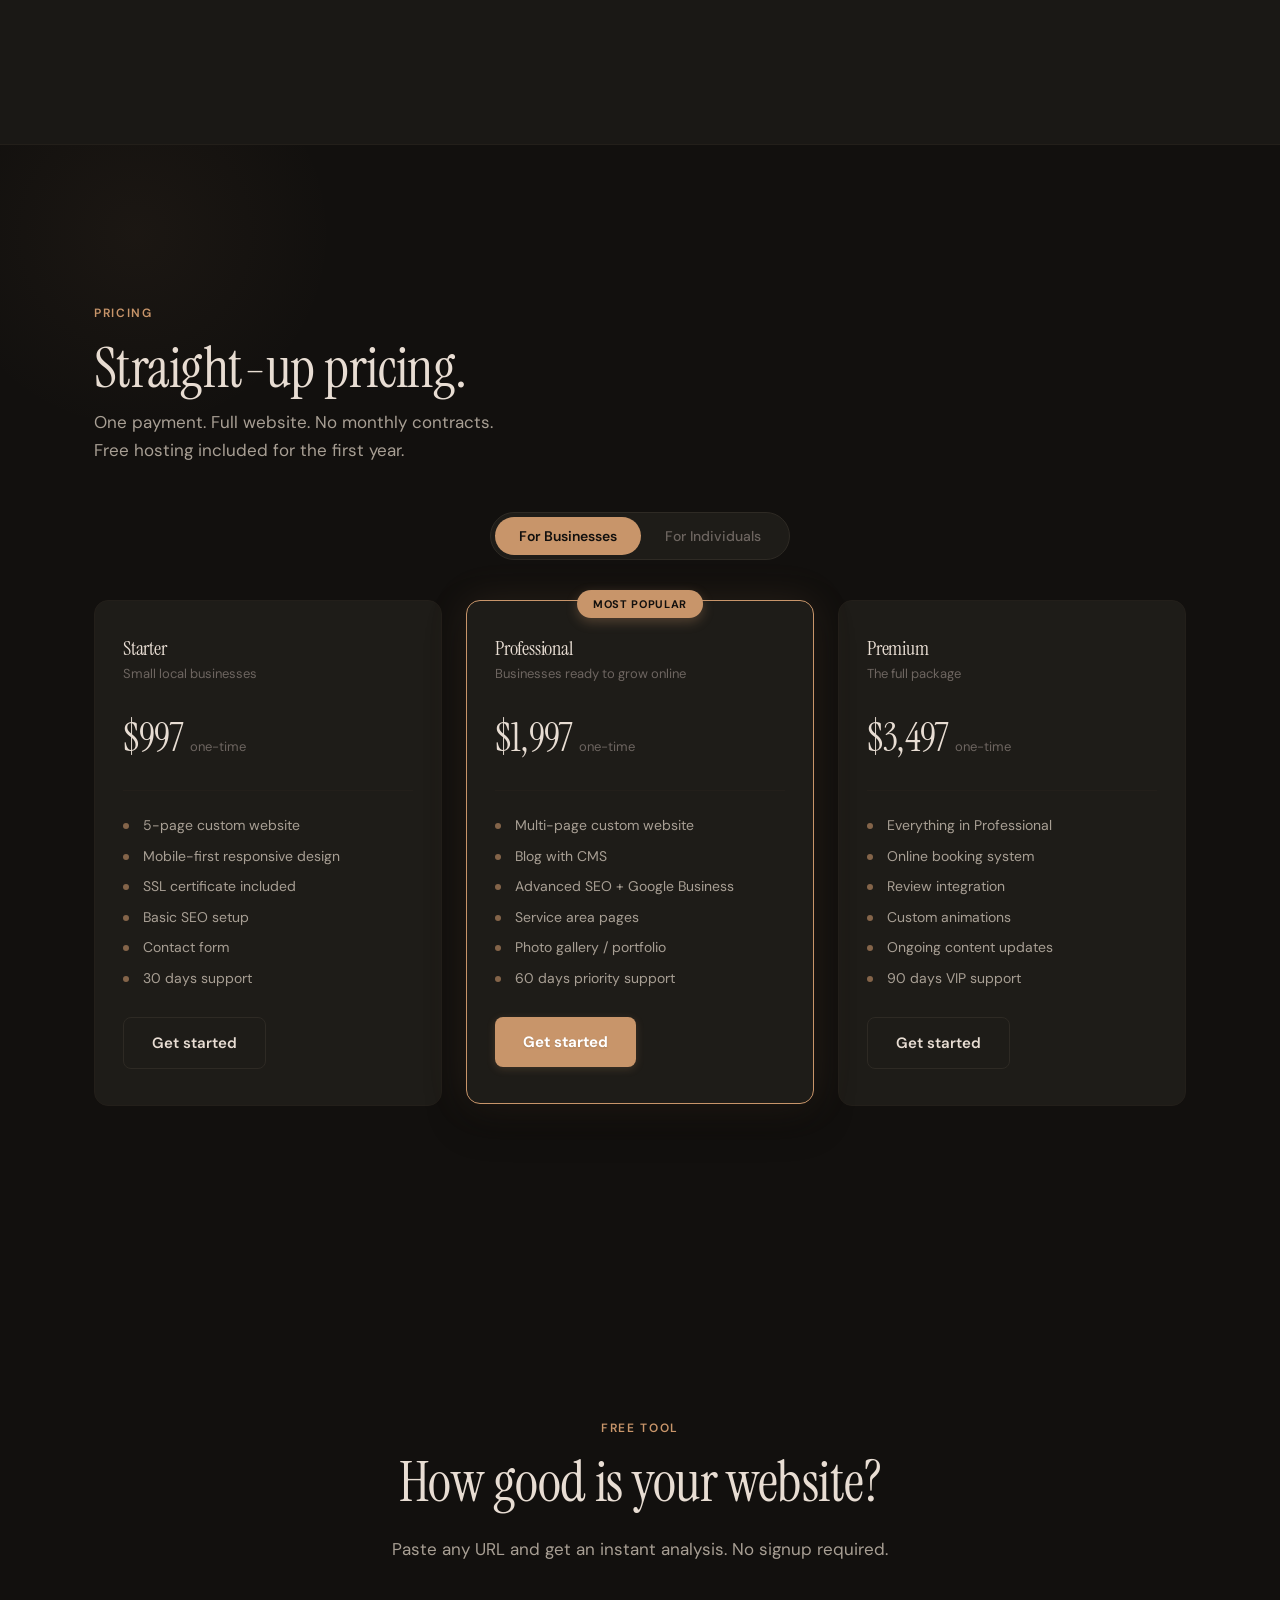
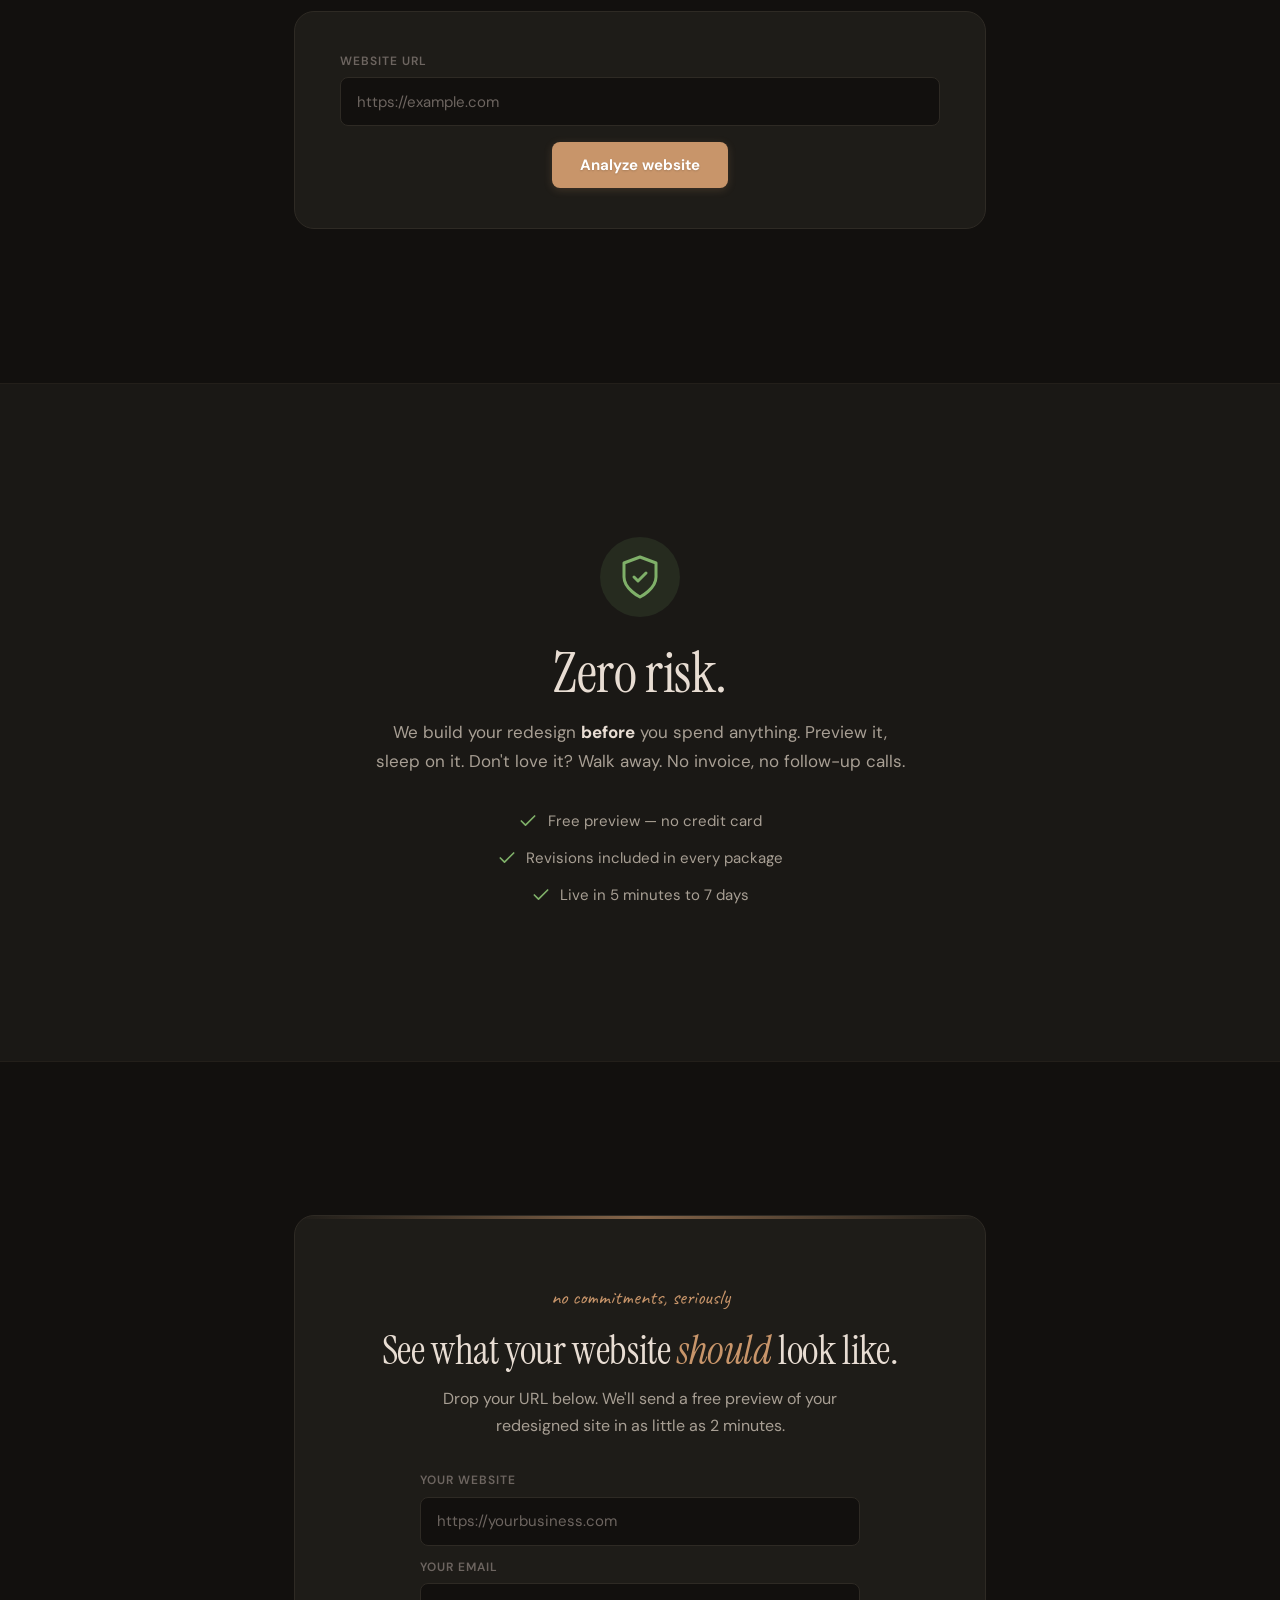
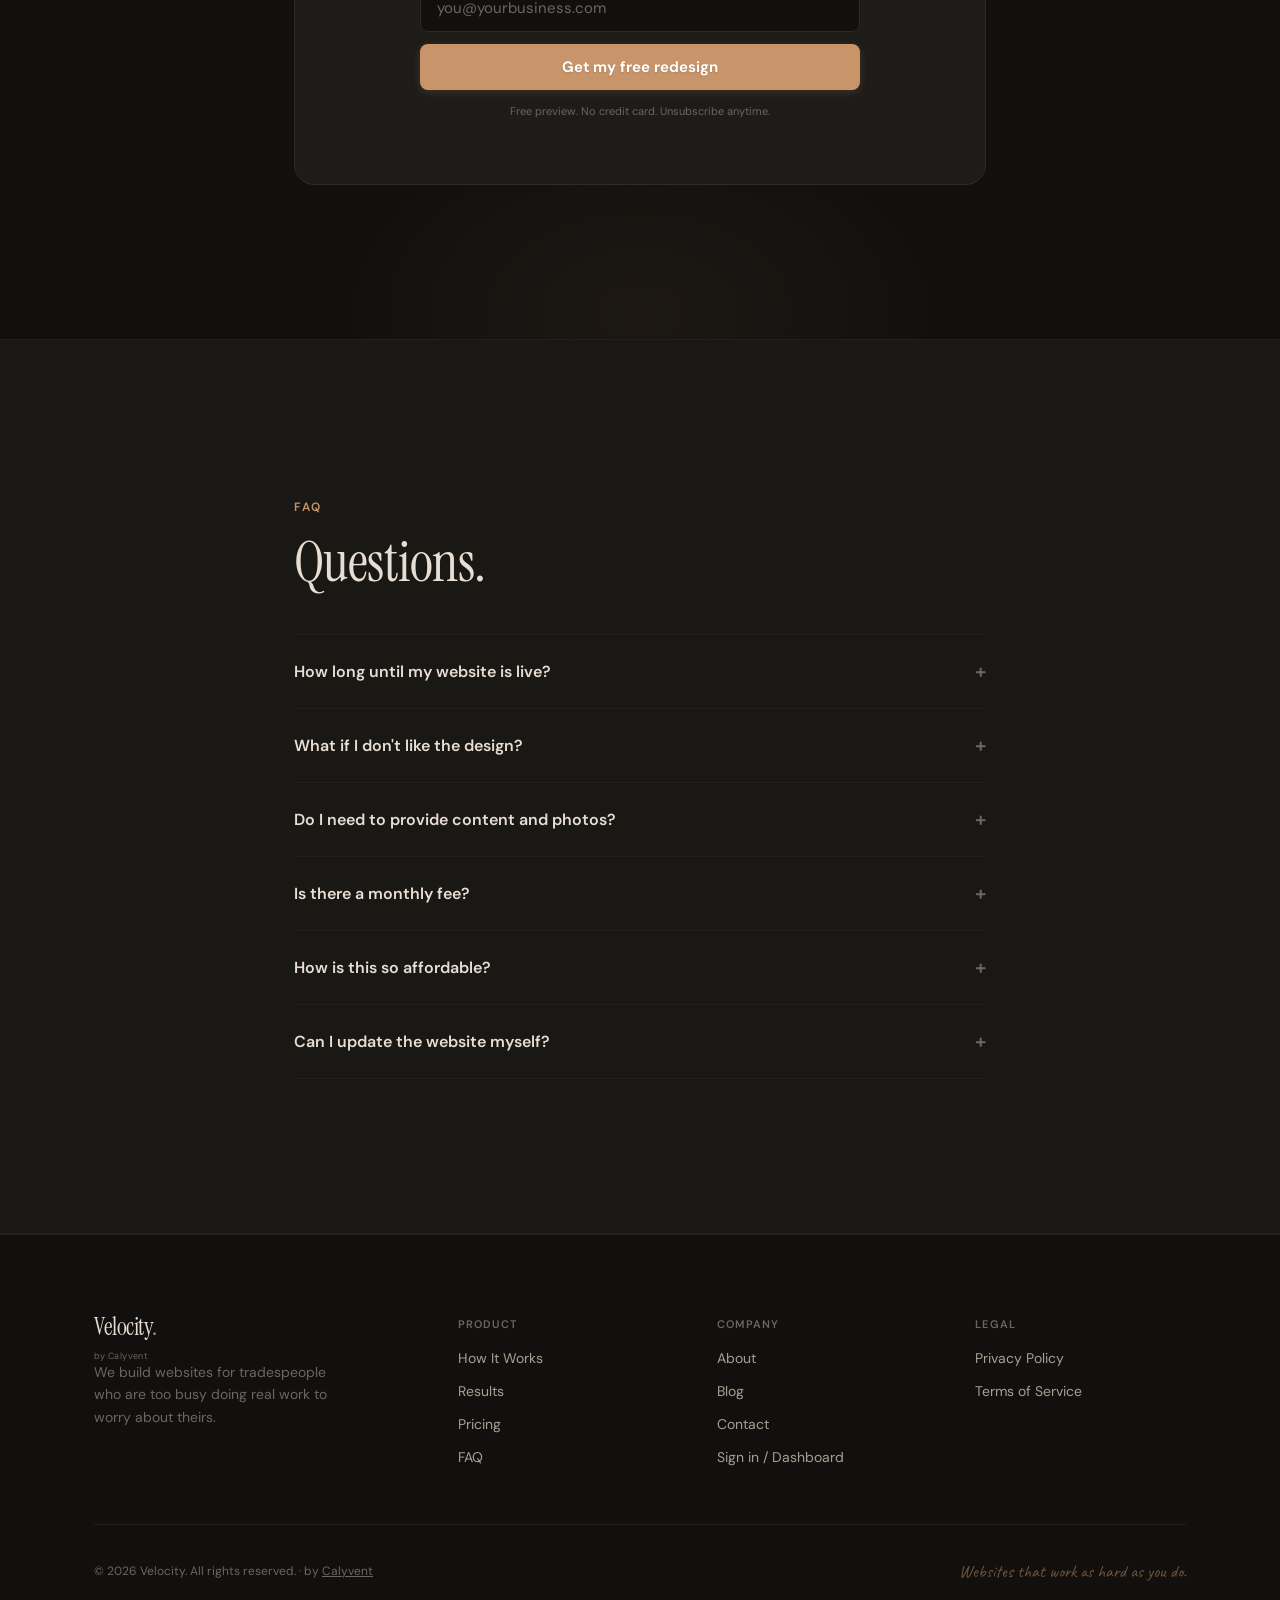
==== commit c81b5587: "feat: 17 tasks + 10 improvements — post-payment flow, custom instructions fix, website checker, UI o" ====
--- a/website/index.html
+++ b/website/index.html
@@ -565,7 +565,17 @@
       <h2>Straight-up pricing.</h2>
       <p class="pricing-subtitle">One payment. Full website. No monthly contracts. <br class="hide-mobile">Free hosting included for the first year.</p>
 
-      <div class="pricing-grid">
+
+      <!-- Pricing type toggle -->
+      <div style="display:flex;justify-content:center;margin-bottom:2.5rem;">
+        <div style="display:inline-flex;background:var(--bg-card);border:1px solid var(--border);border-radius:100px;padding:4px;">
+          <button type="button" class="pricing-toggle-btn pricing-toggle-btn--active" id="pricingToggleBiz" style="padding:10px 24px;border:none;border-radius:100px;font-size:0.875rem;font-weight:600;cursor:pointer;transition:all 0.3s;font-family:var(--font-body);background:var(--accent);color:#12100e;">For Businesses</button>
+          <button type="button" class="pricing-toggle-btn" id="pricingTogglePersonal" style="padding:10px 24px;border:none;border-radius:100px;font-size:0.875rem;font-weight:500;cursor:pointer;transition:all 0.3s;font-family:var(--font-body);background:transparent;color:var(--text-muted);">For Individuals</button>
+        </div>
+      </div>
+
+      <!-- Business pricing -->
+      <div id="pricingBusiness" class="pricing-grid">
         <div class="pricing-card" data-animate="fade-up">
           <div class="pricing-card-head">
             <h3>Starter</h3>
@@ -628,68 +638,98 @@
         </div>
       </div>
 
-      <!-- Non-business pricing -->
-      <div style="margin-top:64px;text-align:center;">
-        <span class="section-label">For Individuals &amp; Creators</span>
-        <h3 style="font-size:1.5rem;margin-bottom:8px;">Not a business owner?</h3>
-        <p class="pricing-subtitle" style="margin-bottom:32px;">Personal websites, portfolios, and creative projects — at creator-friendly prices.</p>
-        <div class="pricing-grid">
-          <div class="pricing-card" data-animate="fade-up">
-            <div class="pricing-card-head">
-              <h3>Starter</h3>
-              <p>Personal websites &amp; landing pages</p>
-            </div>
-            <div class="pricing-card-price">
-              <span class="price-amount">$300</span>
-              <span class="price-period">one-time</span>
-            </div>
-            <ul class="pricing-card-list">
-              <li>Single-page website</li>
-              <li>Responsive design</li>
-              <li>SSL certificate</li>
-              <li>Contact form</li>
-              <li>14 days support</li>
-            </ul>
-            <a href="#start" class="btn btn-outline">Get started</a>
-          </div>
-          <div class="pricing-card pricing-card--featured" data-animate="fade-up">
-            <span class="pricing-badge">Popular</span>
-            <div class="pricing-card-head">
-              <h3>Professional</h3>
-              <p>Portfolios &amp; creative projects</p>
-            </div>
-            <div class="pricing-card-price">
-              <span class="price-amount">$700</span>
-              <span class="price-period">one-time</span>
-            </div>
-            <ul class="pricing-card-list">
-              <li>3-page website</li>
-              <li>Portfolio gallery</li>
-              <li>Blog</li>
-              <li>SEO setup</li>
-              <li>Custom domain support</li>
-              <li>30 days support</li>
-            </ul>
-            <a href="#start" class="btn btn-primary">Get started</a>
-          </div>
-          <div class="pricing-card" data-animate="fade-up">
-            <div class="pricing-card-head">
-              <h3>Premium</h3>
-              <p>Full creative presence</p>
-            </div>
-            <div class="pricing-card-price">
-              <span class="price-amount">$1,200</span>
-              <span class="price-period">one-time</span>
-            </div>
-            <ul class="pricing-card-list">
-              <li>5-page website</li>
-              <li>Blog with CMS</li>
-              <li>Custom animations</li>
-              <li>Social integrations</li>
-              <li>60 days support</li>
-            </ul>
-            <a href="#start" class="btn btn-outline">Get started</a>
-          </div>
+      <!-- Personal / Creator pricing (hidden by default) -->
+      <div id="pricingPersonal" class="pricing-grid" style="display:none;">
+        <div class="pricing-card" data-animate="fade-up">
+          <div class="pricing-card-head">
+            <h3>Starter</h3>
+            <p>Personal websites &amp; landing pages</p>
+          </div>
+          <div class="pricing-card-price">
+            <span class="price-amount">$300</span>
+            <span class="price-period">one-time</span>
+          </div>
+          <ul class="pricing-card-list">
+            <li>Single-page website</li>
+            <li>Responsive design</li>
+            <li>SSL certificate</li>
+            <li>Contact form</li>
+            <li>14 days support</li>
+          </ul>
+          <a href="#start" class="btn btn-outline">Get started</a>
+        </div>
+        <div class="pricing-card pricing-card--featured" data-animate="fade-up">
+          <span class="pricing-badge">Popular</span>
+          <div class="pricing-card-head">
+            <h3>Professional</h3>
+            <p>Portfolios &amp; creative projects</p>
+          </div>
+          <div class="pricing-card-price">
+            <span class="price-amount">$700</span>
+            <span class="price-period">one-time</span>
+          </div>
+          <ul class="pricing-card-list">
+            <li>3-page website</li>
+            <li>Portfolio gallery</li>
+            <li>Blog</li>
+            <li>SEO setup</li>
+            <li>Custom domain support</li>
+            <li>30 days support</li>
+          </ul>
+          <a href="#start" class="btn btn-primary">Get started</a>
+        </div>
+        <div class="pricing-card" data-animate="fade-up">
+          <div class="pricing-card-head">
+            <h3>Premium</h3>
+            <p>Full creative presence</p>
+          </div>
+          <div class="pricing-card-price">
+            <span class="price-amount">$1,200</span>
+            <span class="price-period">one-time</span>
+          </div>
+          <ul class="pricing-card-list">
+            <li>5-page website</li>
+            <li>Blog with CMS</li>
+            <li>Custom animations</li>
+            <li>Social integrations</li>
+            <li>60 days support</li>
+          </ul>
+          <a href="#start" class="btn btn-outline">Get started</a>
+        </div>
+      </div>
+    </div>
+  </section>
+
+  <!-- ══════════════ WEBSITE CHECKER ══════════════ -->
+  <section class="website-checker" id="checker">
+    <div class="container container--narrow">
+      <span class="section-label">Free Tool</span>
+      <h2>How good is your website?</h2>
+      <p class="pricing-subtitle">Paste any URL and get an instant analysis. No signup required.</p>
+
+      <div class="checker-card" data-animate="fade-up">
+        <form id="checkerForm" class="checker-form">
+          <div class="cta-inputs" style="max-width:600px;margin:0 auto;">
+            <div class="input-wrap" style="flex:1;">
+              <label for="checkerUrl">Website URL</label>
+              <input type="url" id="checkerUrl" placeholder="https://example.com" required>
+            </div>
+          </div>
+          <button type="submit" class="btn btn-primary" id="checkerBtn" style="margin:1rem auto 0;display:block;">Analyze website</button>
+        </form>
+
+        <div id="checkerResults" style="display:none;margin-top:2rem;">
+          <div style="text-align:center;margin-bottom:2rem;">
+            <div id="checkerOverallScore" style="font-family:var(--font-serif);font-size:3.5rem;color:var(--accent);line-height:1;"></div>
+            <p style="font-size:0.875rem;color:var(--text-muted);margin-top:0.25rem;">Overall Score</p>
+          </div>
+          <div id="checkerBreakdown" style="display:grid;grid-template-columns:repeat(auto-fit,minmax(200px,1fr));gap:1rem;"></div>
+          <div id="checkerDetails" style="margin-top:2rem;"></div>
+        </div>
+
+        <div id="checkerLoading" style="display:none;text-align:center;padding:2rem 0;">
+          <div style="width:40px;height:40px;border-radius:50%;border:3px solid var(--border-subtle);border-top-color:var(--accent);animation:spin 0.8s linear infinite;margin:0 auto 1rem;"></div>
+          <p style="font-size:0.875rem;color:var(--text-secondary);">Analyzing website...</p>
         </div>
       </div>
     </div>
@@ -846,5 +886,104 @@
       }
     })();
   </script>
+  <script>
+  // Pricing toggle
+  (function() {
+    var bizBtn = document.getElementById('pricingToggleBiz');
+    var perBtn = document.getElementById('pricingTogglePersonal');
+    var bizGrid = document.getElementById('pricingBusiness');
+    var perGrid = document.getElementById('pricingPersonal');
+    if (bizBtn && perBtn && bizGrid && perGrid) {
+      bizBtn.addEventListener('click', function() {
+        bizBtn.style.background = 'var(--accent)';
+        bizBtn.style.color = '#12100e';
+        bizBtn.style.fontWeight = '600';
+        perBtn.style.background = 'transparent';
+        perBtn.style.color = 'var(--text-muted)';
+        perBtn.style.fontWeight = '500';
+        bizGrid.style.display = '';
+        perGrid.style.display = 'none';
+      });
+      perBtn.addEventListener('click', function() {
+        perBtn.style.background = 'var(--accent)';
+        perBtn.style.color = '#12100e';
+        perBtn.style.fontWeight = '600';
+        bizBtn.style.background = 'transparent';
+        bizBtn.style.color = 'var(--text-muted)';
+        bizBtn.style.fontWeight = '500';
+        perGrid.style.display = '';
+        bizGrid.style.display = 'none';
+      });
+    }
+  })();
+  </script>
+  <script>
+  // Website checker
+  (function() {
+    var form = document.getElementById('checkerForm');
+    if (!form) return;
+    form.addEventListener('submit', function(e) {
+      e.preventDefault();
+      var url = document.getElementById('checkerUrl').value.trim();
+      if (!url) return;
+      var btn = document.getElementById('checkerBtn');
+      var results = document.getElementById('checkerResults');
+      var loading = document.getElementById('checkerLoading');
+      btn.disabled = true;
+      btn.textContent = 'Analyzing...';
+      results.style.display = 'none';
+      loading.style.display = 'block';
+      fetch('/api/checker/analyze', {
+        method: 'POST',
+        headers: { 'Content-Type': 'application/json' },
+        body: JSON.stringify({ url: url }),
+      })
+      .then(function(r) { return r.json(); })
+      .then(function(data) {
+        loading.style.display = 'none';
+        btn.disabled = false;
+        btn.textContent = 'Analyze website';
+        if (data.error) {
+          results.style.display = 'block';
+          results.innerHTML = '<p style="color:var(--red);text-align:center;">' + data.error + '</p>';
+          return;
+        }
+        renderCheckerResults(data);
+      })
+      .catch(function() {
+        loading.style.display = 'none';
+        btn.disabled = false;
+        btn.textContent = 'Analyze website';
+        results.style.display = 'block';
+        results.innerHTML = '<p style="color:var(--red);text-align:center;">Could not analyze website. Please try again.</p>';
+      });
+    });
+    function renderCheckerResults(data) {
+      var results = document.getElementById('checkerResults');
+      results.style.display = 'block';
+      document.getElementById('checkerOverallScore').textContent = data.overall + '%';
+      var breakdown = document.getElementById('checkerBreakdown');
+      var categories = [
+        { key: 'performance', label: 'Performance' },
+        { key: 'seo', label: 'SEO' },
+        { key: 'mobile', label: 'Mobile' },
+        { key: 'security', label: 'Security' },
+        { key: 'accessibility', label: 'Accessibility' },
+      ];
+      breakdown.innerHTML = categories.map(function(cat) {
+        var score = data.scores[cat.key] || 0;
+        var cls = score >= 80 ? 'checker-score-val--good' : score >= 50 ? 'checker-score-val--ok' : 'checker-score-val--bad';
+        return '<div class="checker-score-item"><h4>' + cat.label + '</h4><div class="checker-score-val ' + cls + '">' + score + '%</div></div>';
+      }).join('');
+      var details = document.getElementById('checkerDetails');
+      details.innerHTML = '<h4 style="font-size:0.8125rem;text-transform:uppercase;letter-spacing:0.06em;color:var(--text-muted);margin-bottom:0.75rem;">Detailed Breakdown</h4>' +
+        data.details.map(function(d) {
+          var iconCls = d.pass ? 'checker-detail-icon--pass' : 'checker-detail-icon--fail';
+          var icon = d.pass ? '&#10003;' : '&#10007;';
+          return '<div class="checker-detail-item"><div class="checker-detail-icon ' + iconCls + '">' + icon + '</div><div class="checker-detail-text"><strong>' + d.label + '</strong> &mdash; ' + d.value + '</div></div>';
+        }).join('');
+    }
+  })();
+  </script>
 </body>
 </html>
--- a/website/styles.css
+++ b/website/styles.css
@@ -38,7 +38,7 @@
   --font-hand:   'Caveat', cursive;
 
   /* Spacing */
-  --section-pad: clamp(5rem, 10vw, 9rem);
+  --section-pad: clamp(6rem, 12vw, 10rem);
 
   /* Radius */
   --radius-sm:  4px;
@@ -101,8 +101,8 @@
 /* ── Scroll Animations ─────────────────────────────────── */
 [data-animate] {
   opacity: 0;
-  transform: translateY(24px);
-  transition: opacity 0.7s var(--ease), transform 0.7s var(--ease);
+  transform: translateY(20px);
+  transition: opacity 0.8s var(--ease), transform 0.8s var(--ease);
 }
 [data-animate].is-visible {
   opacity: 1;
@@ -124,8 +124,8 @@
 }
 
 h2 {
-  font-size: clamp(2rem, 4.5vw, 3.2rem);
-  margin-bottom: 1rem;
+  font-size: clamp(2.25rem, 5vw, 3.5rem);
+  margin-bottom: 1.25rem;
   color: var(--text);
 }
 
@@ -177,8 +177,8 @@
 }
 .btn-primary:hover {
   background: var(--accent-hover);
-  transform: translateY(-1px);
-  box-shadow: 0 6px 24px rgba(200, 149, 106, 0.3);
+  transform: translateY(-2px);
+  box-shadow: 0 8px 28px rgba(200, 149, 106, 0.25);
 }
 .btn-primary:hover svg {
   transform: translateX(3px);
@@ -373,7 +373,7 @@
    HERO
    ══════════════════════════════════════════════════════════ */
 .hero {
-  padding: 10rem 0 5rem;
+  padding: 11rem 0 6rem;
   position: relative;
   overflow: hidden;
 }
@@ -435,8 +435,8 @@
 }
 
 .hero-title {
-  font-size: clamp(2.5rem, 5vw, 4rem);
-  line-height: 1.08;
+  font-size: clamp(2.75rem, 5.5vw, 4.5rem);
+  line-height: 1.05;
   margin-bottom: 1.5rem;
 }
 .hero-title em {
@@ -451,11 +451,11 @@
 }
 
 .hero-text {
-  font-size: 1.0625rem;
+  font-size: 1rem;
   color: var(--text-secondary);
   line-height: 1.75;
-  margin-bottom: 2rem;
-  max-width: 480px;
+  margin-bottom: 2.25rem;
+  max-width: 460px;
 }
 
 .hero-actions {
@@ -512,7 +512,7 @@
 
 @keyframes hero-float {
   0%, 100% { transform: translateY(0); }
-  50% { transform: translateY(-10px); }
+  50% { transform: translateY(-6px); }
 }
 
 .showcase-browsers {
@@ -761,7 +761,7 @@
   border-bottom: 1px solid var(--border-subtle);
 }
 .process-title {
-  font-size: clamp(2rem, 4vw, 3rem);
+  font-size: clamp(2.25rem, 4.5vw, 3.25rem);
   margin-bottom: 0.5rem;
 }
 .process-subtitle {
@@ -974,8 +974,8 @@
 }
 .included-item:hover {
   border-color: var(--border);
-  transform: translateY(-3px);
-  box-shadow: 0 8px 24px rgba(0, 0, 0, 0.15);
+  transform: translateY(-2px);
+  box-shadow: 0 6px 20px rgba(0, 0, 0, 0.12);
 }
 .included-icon {
   display: flex;
@@ -1284,7 +1284,7 @@
   background: var(--bg-card);
   border: 1px solid var(--border);
   border-radius: var(--radius-xl);
-  padding: 3.5rem 2.5rem;
+  padding: 4rem 2.5rem;
   text-align: center;
   overflow: hidden;
 }
@@ -1405,7 +1405,7 @@
    FOOTER
    ══════════════════════════════════════════════════════════ */
 .footer {
-  padding: 4rem 0 2rem;
+  padding: 5rem 0 2.5rem;
   border-top: 1px solid var(--border-subtle);
 }
 
@@ -1625,6 +1625,35 @@
 .pw-strength--fair .pw-strength-fill { width: 50%; background: #d4a054; }
 .pw-strength--good .pw-strength-fill { width: 75%; background: var(--accent); }
 .pw-strength--strong .pw-strength-fill { width: 100%; background: var(--green); }
+
+/* Custom styled checkboxes */
+.styled-checkbox { -webkit-appearance: none; -moz-appearance: none; appearance: none; width: 18px; height: 18px; border: 1.5px solid var(--border); border-radius: 4px; background: var(--bg); cursor: pointer; position: relative; transition: all 0.2s; flex-shrink: 0; margin-top: 2px; }
+.styled-checkbox:checked { background: var(--accent); border-color: var(--accent); }
+.styled-checkbox:checked::after { content: ''; position: absolute; left: 5px; top: 2px; width: 5px; height: 9px; border: solid #12100e; border-width: 0 2px 2px 0; transform: rotate(45deg); }
+.styled-checkbox:focus-visible { outline: none; box-shadow: 0 0 0 3px var(--accent-glow); }
+.styled-checkbox:hover { border-color: var(--accent); }
+
+/* Auth type toggle */
+.auth-type-toggle { display: flex; gap: 8px; }
+.auth-type-btn { flex: 1; padding: 12px 10px; border: 1.5px solid var(--border); border-radius: var(--radius); background: transparent; color: var(--text-muted); font-weight: 500; font-size: 0.8125rem; cursor: pointer; transition: all 0.25s var(--ease); font-family: var(--font-body); }
+.auth-type-btn:hover { border-color: var(--accent); color: var(--text-secondary); }
+.auth-type-btn--active { border-color: var(--accent); background: var(--accent-glow); color: var(--accent); font-weight: 600; box-shadow: 0 0 12px var(--accent-glow); }
+
+/* Website checker */
+.website-checker { padding: var(--section-pad) 0; text-align: center; }
+.checker-card { background: var(--bg-card); border: 1px solid var(--border); border-radius: var(--radius-xl); padding: 2.5rem 2rem; max-width: 700px; margin: 2rem auto 0; }
+.checker-score-item { background: var(--bg); border: 1px solid var(--border-subtle); border-radius: var(--radius-lg); padding: 1.25rem; text-align: center; }
+.checker-score-item h4 { font-size: 0.75rem; text-transform: uppercase; letter-spacing: 0.06em; color: var(--text-muted); margin-bottom: 0.5rem; }
+.checker-score-val { font-family: var(--font-serif); font-size: 2rem; line-height: 1; }
+.checker-score-val--good { color: var(--green); }
+.checker-score-val--ok { color: var(--accent); }
+.checker-score-val--bad { color: var(--red); }
+.checker-detail-item { background: var(--bg); border: 1px solid var(--border-subtle); border-radius: var(--radius); padding: 0.75rem 1rem; margin-bottom: 0.5rem; display: flex; align-items: center; gap: 0.75rem; text-align: left; }
+.checker-detail-icon { flex-shrink: 0; width: 24px; height: 24px; border-radius: 50%; display: flex; align-items: center; justify-content: center; font-size: 0.75rem; font-weight: 700; }
+.checker-detail-icon--pass { background: var(--green-soft); color: var(--green); }
+.checker-detail-icon--fail { background: var(--red-soft); color: var(--red); }
+.checker-detail-text { font-size: 0.8125rem; color: var(--text-secondary); }
+.checker-detail-text strong { color: var(--text); }
 
 /* Back to top button */
 .back-to-top { position: fixed; bottom: 2rem; right: 2rem; width: 44px; height: 44px; border-radius: 50%; background: var(--bg-card); border: 1px solid var(--border); color: var(--text-muted); cursor: pointer; display: flex; align-items: center; justify-content: center; opacity: 0; pointer-events: none; transition: opacity 0.3s, transform 0.3s, border-color 0.2s; transform: translateY(10px); z-index: 99; }
